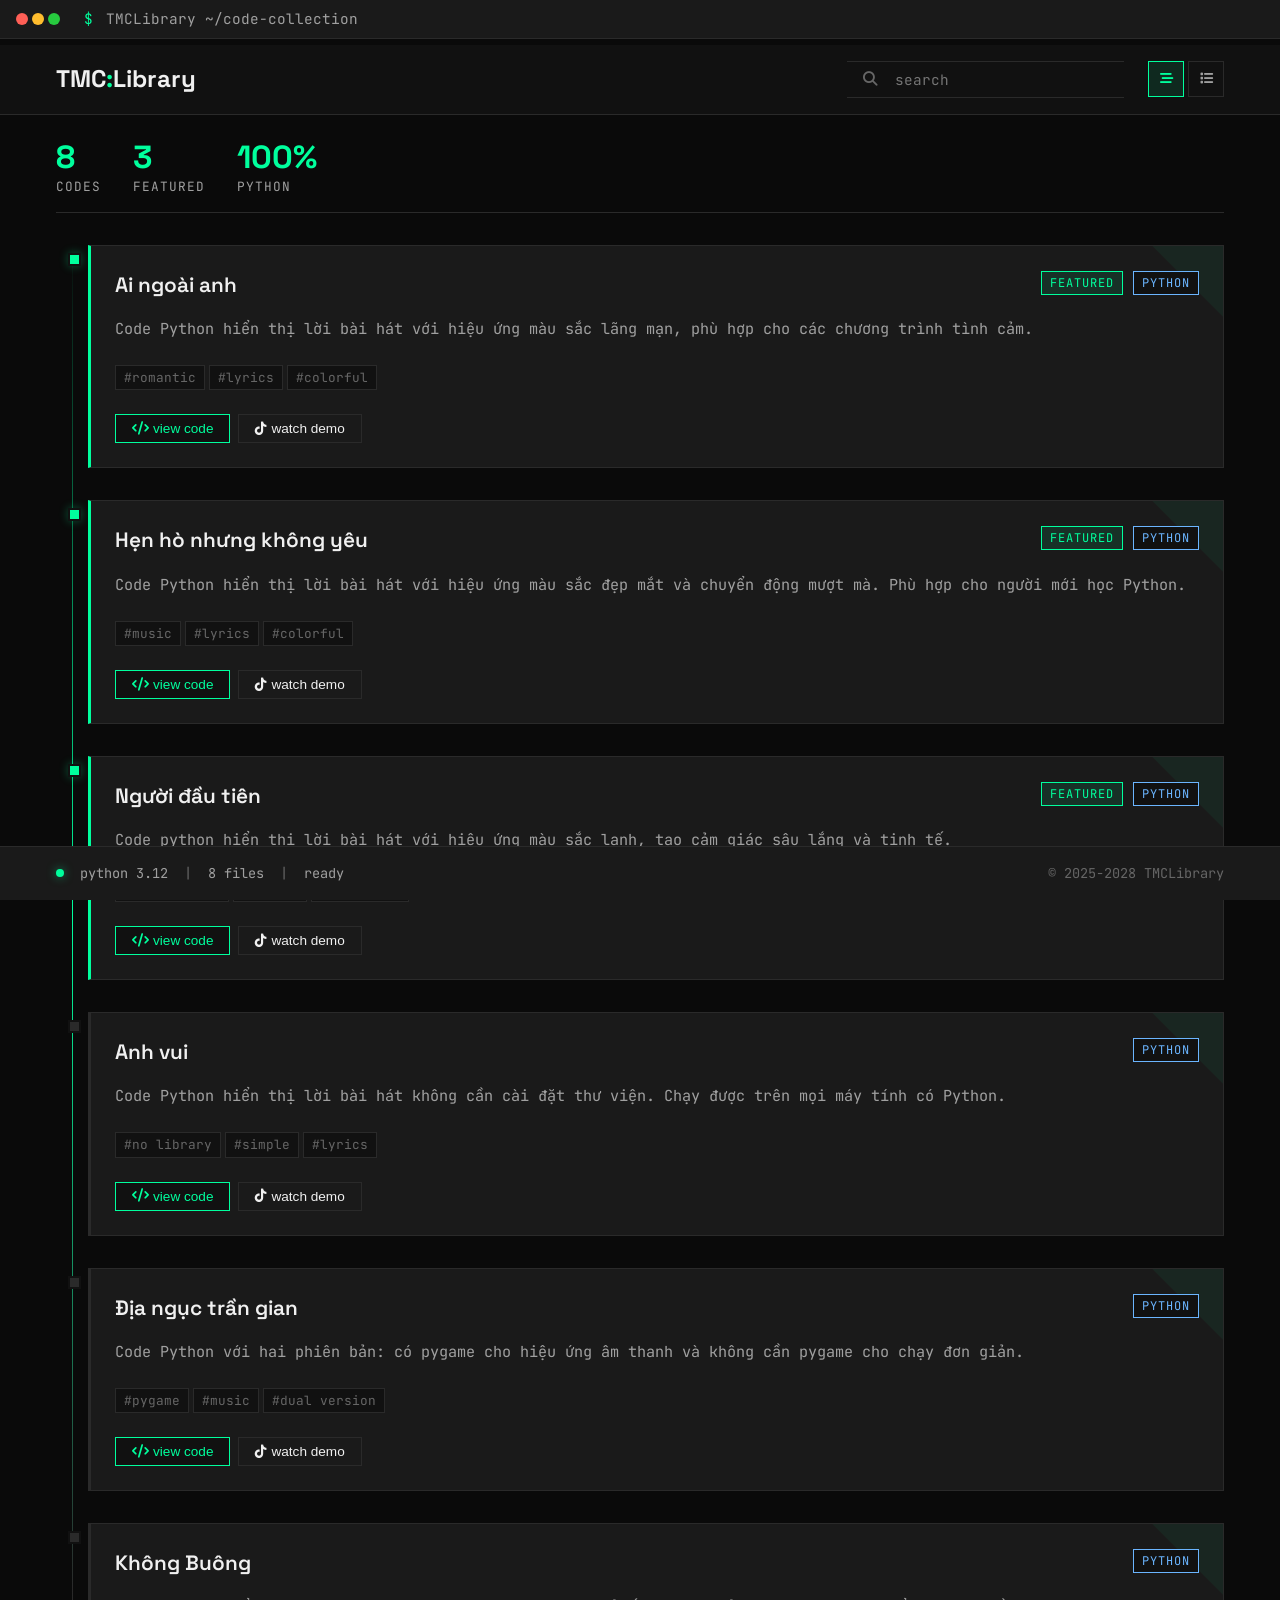
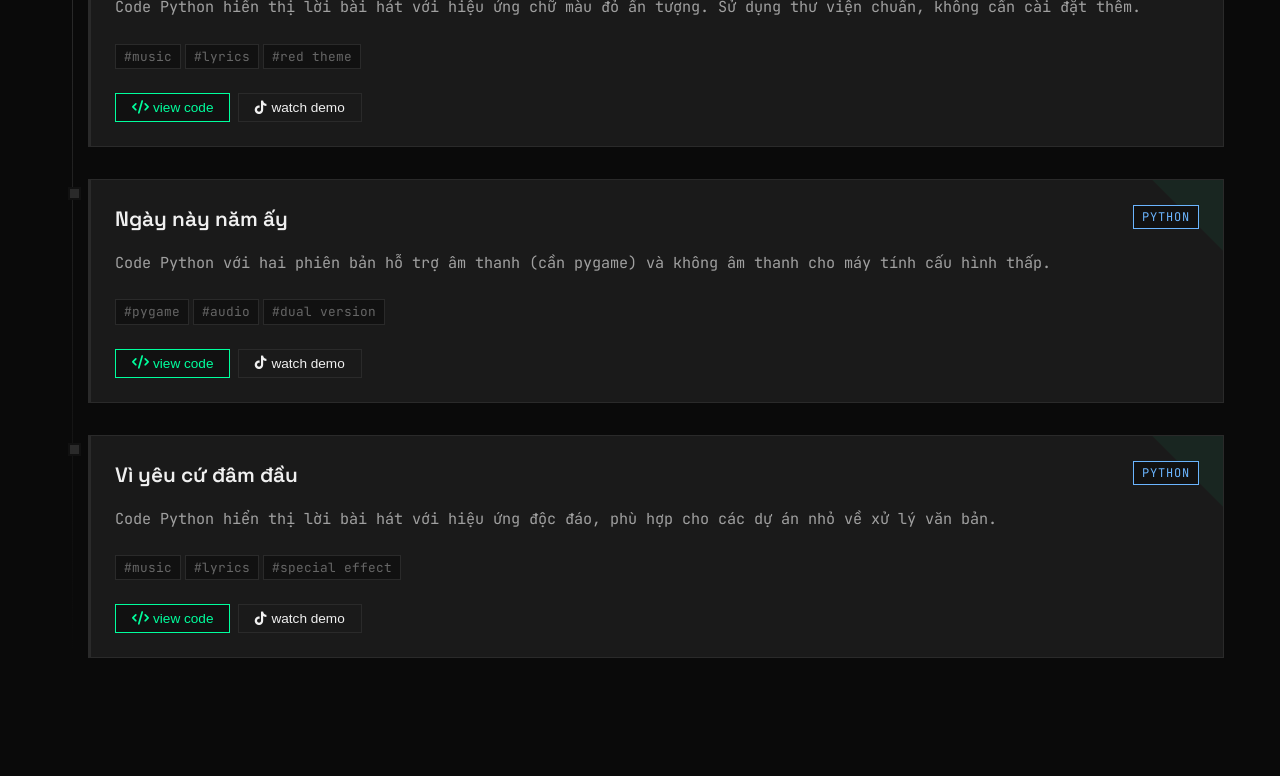
==== index.html @ ddb91f2e "Update index.html" ====
<!DOCTYPE html>
<html lang="vi">
<head>
    <meta charset="UTF-8">
    <meta name="viewport" content="width=device-width, initial-scale=1.0">
    <title>TMCLibrary | Code Collection</title>
    
    <!-- Favicon -->
    <link rel="icon" type="image/x-icon" href="https://cybertmc.github.io/TMCLibrary/favicon.ico">
    
    <!-- Font Awesome -->
    <link rel="stylesheet" href="https://cdnjs.cloudflare.com/ajax/libs/font-awesome/6.4.0/css/all.min.css">
    
    <!-- Google Fonts -->
    <link rel="preconnect" href="https://fonts.googleapis.com">
    <link rel="preconnect" href="https://fonts.gstatic.com" crossorigin>
    <link href="https://fonts.googleapis.com/css2?family=JetBrains+Mono:wght@300;400;500;600;700&family=Space+Grotesk:wght@300;400;500;600;700&display=swap" rel="stylesheet">
    
    <!-- Stylesheet -->
    <link rel="stylesheet" href="style.css">
</head>

<body>
    <!-- Terminal Header -->
    <div class="terminal-header">
        <div class="terminal-buttons">
            <span class="terminal-btn close"></span>
            <span class="terminal-btn minimize"></span>
            <span class="terminal-btn maximize"></span>
        </div>
        <div class="terminal-title">
            <span class="terminal-prompt">$</span> TMCLibrary ~/code-collection
        </div>
    </div>

    <!-- Navigation -->
    <nav class="nav-line">
        <div class="container nav-container">
            <div class="nav-brand">
                <span class="nav-brand-text">TMC<span class="nav-brand-highlight">:</span>Library</span>
            </div>
            
            <div class="nav-controls">
                <div class="search-wrapper">
                    <i class="fas fa-search"></i>
                    <input type="text" id="searchInput" placeholder="search code..." class="search-line">
                </div>
                
                <div class="view-controls">
                    <button class="view-control active" data-view="timeline">
                        <i class="fas fa-stream"></i>
                    </button>
                    <button class="view-control" data-view="compact">
                        <i class="fas fa-list"></i>
                    </button>
                </div>
            </div>
        </div>
    </nav>

    <!-- Main Content -->
    <main class="main-container">
        <div class="container">
            <!-- Stats Bar -->
            <div class="stats-line">
                <div class="stat-item">
                    <span class="stat-number" id="totalCodes">8</span>
                    <span class="stat-label">codes</span>
                </div>
                <div class="stat-item">
                    <span class="stat-number" id="featuredCodes">3</span>
                    <span class="stat-label">featured</span>
                </div>
                <div class="stat-item">
                    <span class="stat-number">100%</span>
                    <span class="stat-label">python</span>
                </div>
            </div>

            <!-- Code Timeline -->
            <div class="code-timeline" id="codeTimeline">
                <!-- Code items will be generated here -->
            </div>

            <!-- Empty State -->
            <div class="empty-terminal" id="emptyState" style="display: none;">
                <div class="terminal-output">
                    <span class="terminal-prompt">$</span> find . -name "*.py"
                    <div class="terminal-result">
                        <span class="text-muted">No matching files found</span>
                    </div>
                    <span class="terminal-prompt">$</span> <span class="cursor">█</span>
                </div>
            </div>
        </div>
    </main>

    <!-- Code Detail Panel -->
    <div class="detail-panel" id="detailPanel">
        <div class="panel-header">
            <div class="panel-title">
                <span class="panel-icon">></span>
                <h2 id="panelTitle">code_detail.py</h2>
            </div>
            <button class="panel-close" id="panelClose">
                <i class="fas fa-times"></i>
            </button>
        </div>

        <div class="panel-content">
            <div class="panel-section">
                <h3 class="section-title">
                    <span class="section-icon">#</span> description
                </h3>
                <div class="section-content">
                    <p id="panelDescription" class="panel-text"></p>
                </div>
            </div>

            <div class="panel-section" id="videoSection" style="display: none;">
                <h3 class="section-title">
                    <span class="section-icon">▶</span> tiktok_demo
                </h3>
                <div class="section-content">
                    <div class="video-wrapper">
                        <iframe id="tiktokVideo" src="" frameborder="0" allowfullscreen></iframe>
                    </div>
                    <p class="panel-note">// Cho xin 1 tim ❤️</p>
                </div>
            </div>

            <div class="panel-section" id="ideoneSection" style="display: none;">
                <h3 class="section-title">
                    <span class="section-icon"><i class="fas fa-code"></i></span> code_preview
                </h3>
                <div class="section-content">
                    <div class="ideone-container" id="ideoneContainer">
                        <!-- Ideone script will be loaded here -->
                    </div>
                </div>
            </div>

            <div class="panel-section">
                <h3 class="section-title">
                    <span class="section-icon">↗</span> code_links
                </h3>
                <div class="section-content">
                    <div class="links-grid" id="codeLinks">
                        <!-- Code links will be generated here -->
                    </div>
                </div>
            </div>

            <div class="panel-section">
                <h3 class="section-title">
                    <span class="section-icon">📋</span> share_code
                </h3>
                <div class="section-content">
                    <div class="share-actions">
                        <button class="share-action" id="copyLinkBtn">
                            <i class="fas fa-copy"></i>
                            <span>copy link</span>
                        </button>
                        <button class="share-action" id="shareFacebook">
                            <i class="fab fa-facebook-f"></i>
                            <span>facebook</span>
                        </button>
                        <button class="share-action" id="shareTwitter">
                            <i class="fab fa-twitter"></i>
                            <span>twitter</span>
                        </button>
                    </div>
                </div>
            </div>
        </div>
    </div>

    <!-- Footer -->
    <footer class="terminal-footer">
        <div class="container">
            <div class="footer-line">
                <div class="footer-status">
                    <span class="status-indicator"></span>
                    <span>python 3.12</span>
                    <span class="separator">|</span>
                    <span>8 files</span>
                    <span class="separator">|</span>
                    <span>ready</span>
                </div>
                
                <div class="footer-copyright">
                    <span>© 2025-2028 TMCLibrary</span>
                </div>
            </div>
        </div>
    </footer>

    <!-- JavaScript -->
    <script src="script.js"></script>
</body>
</html>
---- style.css ----
/* ===== VARIABLES ===== */
:root {
    /* Terminal Colors */
    --terminal-bg: #0a0a0a;
    --terminal-fg: #e0e0e0;
    --terminal-border: #2a2a2a;
    --terminal-accent: #00ff9d;
    --terminal-secondary: #ff6b6b;
    --terminal-muted: #6b6b6b;
    
    /* UI Colors */
    --ui-bg: #111111;
    --ui-surface: #1a1a1a;
    --ui-border: #333333;
    --ui-hover: #222222;
    
    /* Text Colors */
    --text-primary: #f0f0f0;
    --text-secondary: #a0a0a0;
    --text-muted: #666666;
    
    /* Code Colors */
    --code-blue: #6bb5ff;
    --code-green: #00ff9d;
    --code-yellow: #ffd166;
    --code-red: #ff6b6b;
    --code-purple: #c792ea;
    
    /* Spacing */
    --spacing-xs: 4px;
    --spacing-sm: 8px;
    --spacing-md: 16px;
    --spacing-lg: 24px;
    --spacing-xl: 32px;
    --spacing-2xl: 48px;
}

/* ===== RESET & BASE ===== */
* {
    margin: 0;
    padding: 0;
    box-sizing: border-box;
}

html {
    font-size: 16px;
    scroll-behavior: smooth;
}

body {
    font-family: 'JetBrains Mono', 'Space Grotesk', monospace;
    background-color: var(--terminal-bg);
    color: var(--terminal-fg);
    line-height: 1.5;
    overflow-x: hidden;
    -webkit-font-smoothing: antialiased;
}

.container {
    max-width: 1200px;
    margin: 0 auto;
    padding: 0 var(--spacing-md);
}

/* ===== TERMINAL HEADER ===== */
.terminal-header {
    background: var(--ui-surface);
    border-bottom: 1px solid var(--terminal-border);
    padding: var(--spacing-sm) var(--spacing-md);
    display: flex;
    align-items: center;
    gap: var(--spacing-lg);
    position: sticky;
    top: 0;
    z-index: 100;
}

.terminal-buttons {
    display: flex;
    gap: var(--spacing-xs);
}

.terminal-btn {
    width: 12px;
    height: 12px;
    border-radius: 50%;
    display: inline-block;
}

.terminal-btn.close {
    background: #ff5f56;
}

.terminal-btn.minimize {
    background: #ffbd2e;
}

.terminal-btn.maximize {
    background: #27ca3f;
}

.terminal-title {
    font-size: 0.9rem;
    color: var(--text-secondary);
    flex: 1;
}

.terminal-prompt {
    color: var(--terminal-accent);
    margin-right: var(--spacing-xs);
}

/* ===== NAVIGATION ===== */
.nav-line {
    background: var(--ui-bg);
    border-bottom: 1px solid var(--terminal-border);
    padding: var(--spacing-md) 0;
    position: sticky;
    top: 45px;
    z-index: 90;
}

.nav-container {
    display: flex;
    justify-content: space-between;
    align-items: center;
    flex-wrap: wrap;
    gap: var(--spacing-md);
}

.nav-brand {
    display: flex;
    align-items: center;
}

.nav-brand-text {
    font-size: 1.5rem;
    font-weight: 700;
    color: var(--text-primary);
    font-family: 'Space Grotesk', sans-serif;
}

.nav-brand-highlight {
    color: var(--terminal-accent);
}

.nav-controls {
    display: flex;
    align-items: center;
    gap: var(--spacing-lg);
}

.search-wrapper {
    position: relative;
    min-width: 250px;
}

.search-wrapper i {
    position: absolute;
    left: var(--spacing-md);
    top: 50%;
    transform: translateY(-50%);
    color: var(--text-muted);
    font-size: 0.9rem;
}

.search-line {
    width: 100%;
    padding: var(--spacing-sm) var(--spacing-md) var(--spacing-sm) calc(var(--spacing-md) * 2 + 1rem);
    background: transparent;
    border: 1px solid var(--terminal-border);
    border-left: none;
    border-right: none;
    color: var(--text-primary);
    font-family: 'JetBrains Mono', monospace;
    font-size: 0.9rem;
    outline: none;
    transition: all 0.2s ease;
}

.search-line:focus {
    border-color: var(--terminal-accent);
    background: var(--ui-surface);
}

.view-controls {
    display: flex;
    gap: var(--spacing-xs);
}

.view-control {
    width: 36px;
    height: 36px;
    background: transparent;
    color: var(--text-secondary);
    border: 1px solid var(--terminal-border);
    cursor: pointer;
    transition: all 0.2s ease;
    display: flex;
    align-items: center;
    justify-content: center;
}

.view-control:hover {
    color: var(--text-primary);
    border-color: var(--text-primary);
}

.view-control.active {
    color: var(--terminal-accent);
    border-color: var(--terminal-accent);
    background: rgba(0, 255, 157, 0.1);
}

/* ===== MAIN CONTENT ===== */
.main-container {
    padding: var(--spacing-xl) 0;
}

.stats-line {
    display: flex;
    gap: var(--spacing-xl);
    margin-bottom: var(--spacing-xl);
    padding-bottom: var(--spacing-md);
    border-bottom: 1px solid var(--terminal-border);
}

.stat-item {
    display: flex;
    flex-direction: column;
    align-items: flex-start;
}

.stat-number {
    font-size: 2rem;
    font-weight: 700;
    color: var(--terminal-accent);
    line-height: 1;
    font-family: 'Space Grotesk', sans-serif;
}

.stat-label {
    font-size: 0.8rem;
    color: var(--text-secondary);
    text-transform: uppercase;
    letter-spacing: 1px;
    margin-top: var(--spacing-xs);
}

/* ===== CODE TIMELINE ===== */
.code-timeline {
    position: relative;
}

.code-timeline::before {
    content: '';
    position: absolute;
    left: 16px;
    top: 0;
    bottom: 0;
    width: 1px;
    background: linear-gradient(to bottom, 
        transparent, 
        var(--terminal-accent), 
        var(--terminal-border), 
        transparent);
}

.timeline-item {
    position: relative;
    margin-bottom: var(--spacing-xl);
    padding-left: var(--spacing-xl);
    cursor: pointer;
    transition: all 0.3s ease;
}

.timeline-item:hover {
    padding-left: calc(var(--spacing-xl) + 8px);
}

.timeline-item::before {
    content: '';
    position: absolute;
    left: 12px;
    top: 8px;
    width: 9px;
    height: 9px;
    background: var(--terminal-border);
    border: 2px solid var(--ui-bg);
    z-index: 1;
}

.timeline-item.featured::before {
    background: var(--terminal-accent);
    box-shadow: 0 0 10px rgba(0, 255, 157, 0.3);
}

.timeline-content {
    background: var(--ui-surface);
    border: 1px solid var(--terminal-border);
    border-left: 3px solid var(--terminal-border);
    padding: var(--spacing-lg);
    position: relative;
    overflow: hidden;
}

.timeline-item.featured .timeline-content {
    border-left-color: var(--terminal-accent);
}

.timeline-content::before {
    content: '';
    position: absolute;
    right: -50px;
    top: -50px;
    width: 100px;
    height: 100px;
    background: rgba(0, 255, 157, 0.05);
    transform: rotate(45deg);
}

.timeline-header {
    display: flex;
    justify-content: space-between;
    align-items: flex-start;
    margin-bottom: var(--spacing-md);
    position: relative;
}

.timeline-title {
    font-size: 1.3rem;
    font-weight: 600;
    color: var(--text-primary);
    font-family: 'Space Grotesk', sans-serif;
}

.timeline-badge {
    display: inline-flex;
    align-items: center;
    gap: var(--spacing-xs);
    padding: 2px 8px;
    background: var(--ui-bg);
    border: 1px solid var(--terminal-border);
    color: var(--text-secondary);
    font-size: 0.75rem;
    text-transform: uppercase;
    letter-spacing: 1px;
}

.timeline-badge.featured {
    background: rgba(0, 255, 157, 0.1);
    border-color: var(--terminal-accent);
    color: var(--terminal-accent);
}

.timeline-badge.language {
    background: var(--ui-bg);
    border-color: var(--code-blue);
    color: var(--code-blue);
}

.timeline-description {
    color: var(--text-secondary);
    margin-bottom: var(--spacing-lg);
    line-height: 1.6;
    font-size: 0.95rem;
}

.timeline-tags {
    display: flex;
    flex-wrap: wrap;
    gap: var(--spacing-xs);
    margin-bottom: var(--spacing-lg);
}

.timeline-tag {
    padding: 2px 8px;
    background: var(--ui-bg);
    color: var(--text-muted);
    font-size: 0.8rem;
    border: 1px solid var(--terminal-border);
}

.timeline-actions {
    display: flex;
    gap: var(--spacing-sm);
}

.timeline-btn {
    padding: 6px 16px;
    background: transparent;
    border: 1px solid var(--terminal-border);
    color: var(--text-primary);
    font-size: 0.85rem;
    cursor: pointer;
    transition: all 0.2s ease;
    display: flex;
    align-items: center;
    gap: var(--spacing-xs);
}

.timeline-btn:hover {
    background: var(--ui-hover);
    border-color: var(--text-primary);
}

.timeline-btn.primary {
    background: var(--ui-bg);
    border-color: var(--terminal-accent);
    color: var(--terminal-accent);
}

.timeline-btn.primary:hover {
    background: var(--terminal-accent);
    color: var(--ui-bg);
}

/* ===== EMPTY STATE ===== */
.empty-terminal {
    background: var(--ui-surface);
    border: 1px solid var(--terminal-border);
    padding: var(--spacing-xl);
    font-family: 'JetBrains Mono', monospace;
}

.terminal-output {
    line-height: 1.8;
    color: var(--text-secondary);
}

.terminal-result {
    margin: var(--spacing-sm) 0;
    padding-left: calc(var(--spacing-md) * 2);
}

.cursor {
    color: var(--terminal-accent);
    animation: blink 1s infinite;
}

@keyframes blink {
    0%, 100% { opacity: 1; }
    50% { opacity: 0; }
}

/* ===== DETAIL PANEL ===== */
.detail-panel {
    position: fixed;
    top: 0;
    right: 0;
    width: 700px;
    height: 100vh;
    background: var(--ui-bg);
    border-left: 1px solid var(--terminal-border);
    transform: translateX(100%);
    transition: transform 0.3s ease;
    z-index: 1000;
    display: flex;
    flex-direction: column;
}

.detail-panel.active {
    transform: translateX(0);
}

.panel-header {
    padding: var(--spacing-lg);
    border-bottom: 1px solid var(--terminal-border);
    display: flex;
    justify-content: space-between;
    align-items: center;
    background: var(--ui-surface);
}

.panel-title {
    display: flex;
    align-items: center;
    gap: var(--spacing-sm);
}

.panel-icon {
    color: var(--terminal-accent);
    font-weight: bold;
}

.panel-title h2 {
    font-size: 1.3rem;
    font-weight: 600;
    color: var(--text-primary);
}

.panel-close {
    width: 36px;
    height: 36px;
    background: transparent;
    border: 1px solid var(--terminal-border);
    color: var(--text-secondary);
    cursor: pointer;
    transition: all 0.2s ease;
    display: flex;
    align-items: center;
    justify-content: center;
}

.panel-close:hover {
    color: var(--text-primary);
    border-color: var(--text-primary);
    background: var(--ui-hover);
}

.panel-content {
    flex: 1;
    overflow-y: auto;
    padding: var(--spacing-lg);
}

.panel-section {
    margin-bottom: var(--spacing-xl);
}

.panel-section:last-child {
    margin-bottom: 0;
}

.section-title {
    display: flex;
    align-items: center;
    gap: var(--spacing-sm);
    font-size: 1rem;
    font-weight: 600;
    color: var(--text-primary);
    margin-bottom: var(--spacing-md);
    text-transform: lowercase;
}

.section-icon {
    color: var(--terminal-accent);
    font-weight: bold;
}

.section-content {
    padding-left: calc(var(--spacing-md) * 1.5);
}

.panel-text {
    color: var(--text-secondary);
    line-height: 1.7;
    font-size: 0.95rem;
}

.video-wrapper {
    position: relative;
    padding-bottom: 56.25%;
    height: 0;
    overflow: hidden;
    margin-bottom: var(--spacing-md);
    background: #000;
    border: 1px solid var(--terminal-border);
}

.video-wrapper iframe {
    position: absolute;
    top: 0;
    left: 0;
    width: 100%;
    height: 100%;
    border: none;
}

.panel-note {
    color: var(--text-muted);
    font-style: italic;
    font-size: 0.9rem;
    text-align: center;
    padding: var(--spacing-sm);
    background: var(--ui-surface);
    border: 1px solid var(--terminal-border);
}

/* ===== IDEONE CONTAINER ===== */
.ideone-container {
    width: 100%;
    min-height: 400px;
    border: 1px solid var(--terminal-border);
    background: #000;
    overflow: hidden;
    position: relative;
}

.ideone-container iframe {
    width: 100%;
    height: 100%;
    border: none;
}

.ideone-loading {
    position: absolute;
    top: 0;
    left: 0;
    width: 100%;
    height: 100%;
    display: flex;
    flex-direction: column;
    align-items: center;
    justify-content: center;
    background: var(--ui-bg);
}

.ideone-loading .spinner {
    width: 40px;
    height: 40px;
    border: 3px solid var(--terminal-border);
    border-top-color: var(--terminal-accent);
    border-radius: 50%;
    animation: spin 1s linear infinite;
    margin-bottom: var(--spacing-md);
}

@keyframes spin {
    to { transform: rotate(360deg); }
}

.links-grid {
    display: grid;
    gap: var(--spacing-sm);
}

.link-item {
    padding: var(--spacing-md);
    background: var(--ui-surface);
    border: 1px solid var(--terminal-border);
    cursor: pointer;
    transition: all 0.2s ease;
    display: flex;
    align-items: center;
    gap: var(--spacing-md);
}

.link-item:hover {
    background: var(--ui-hover);
    border-color: var(--terminal-accent);
    transform: translateX(4px);
}

.link-icon {
    width: 32px;
    height: 32px;
    background: var(--ui-bg);
    border: 1px solid var(--terminal-border);
    display: flex;
    align-items: center;
    justify-content: center;
    flex-shrink: 0;
    color: var(--terminal-accent);
}

.link-info {
    flex: 1;
}

.link-title {
    font-weight: 600;
    color: var(--text-primary);
    margin-bottom: 2px;
}

.link-url {
    font-size: 0.85rem;
    color: var(--text-muted);
    word-break: break-all;
}

.share-actions {
    display: flex;
    gap: var(--spacing-sm);
    flex-wrap: wrap;
}

.share-action {
    flex: 1;
    min-width: 120px;
    padding: var(--spacing-sm) var(--spacing-md);
    background: var(--ui-surface);
    border: 1px solid var(--terminal-border);
    color: var(--text-primary);
    cursor: pointer;
    transition: all 0.2s ease;
    display: flex;
    align-items: center;
    justify-content: center;
    gap: var(--spacing-sm);
}

.share-action:hover {
    background: var(--ui-hover);
    border-color: var(--text-primary);
}

.share-action:nth-child(1):hover {
    border-color: var(--terminal-accent);
    color: var(--terminal-accent);
}

.share-action:nth-child(2):hover {
    border-color: #1877f2;
    color: #1877f2;
}

.share-action:nth-child(3):hover {
    border-color: #1da1f2;
    color: #1da1f2;
}

/* ===== FOOTER ===== */
.terminal-footer {
    background: var(--ui-surface);
    border-top: 1px solid var(--terminal-border);
    padding: var(--spacing-md) 0;
    position: sticky;
    bottom: 0;
    z-index: 50;
}

.footer-line {
    display: flex;
    justify-content: space-between;
    align-items: center;
    flex-wrap: wrap;
    gap: var(--spacing-md);
}

.footer-status {
    display: flex;
    align-items: center;
    gap: var(--spacing-md);
    font-size: 0.85rem;
    color: var(--text-secondary);
}

.status-indicator {
    width: 8px;
    height: 8px;
    background: var(--terminal-accent);
    border-radius: 50%;
    box-shadow: 0 0 10px rgba(0, 255, 157, 0.5);
}

.separator {
    color: var(--text-muted);
}

.footer-copyright {
    font-size: 0.85rem;
    color: var(--text-muted);
}

/* ===== RESPONSIVE ===== */
@media (max-width: 1024px) {
    .detail-panel {
        width: 600px;
    }
}

@media (max-width: 768px) {
    .nav-container {
        flex-direction: column;
        align-items: stretch;
        gap: var(--spacing-md);
    }
    
    .nav-controls {
        flex-direction: column;
        align-items: stretch;
    }
    
    .search-wrapper {
        min-width: 100%;
    }
    
    .stats-line {
        flex-direction: column;
        gap: var(--spacing-md);
    }
    
    .detail-panel {
        width: 100%;
    }
    
    .footer-line {
        flex-direction: column;
        align-items: flex-start;
        gap: var(--spacing-sm);
    }
    
    .code-timeline::before {
        left: 12px;
    }
    
    .timeline-item {
        padding-left: var(--spacing-lg);
    }
    
    .timeline-item::before {
        left: 8px;
    }
    
    .ideone-container {
        min-height: 300px;
    }
}

@media (max-width: 480px) {
    .timeline-header {
        flex-direction: column;
        align-items: flex-start;
        gap: var(--spacing-sm);
    }
    
    .share-actions {
        flex-direction: column;
    }
    
    .share-action {
        min-width: 100%;
    }
}
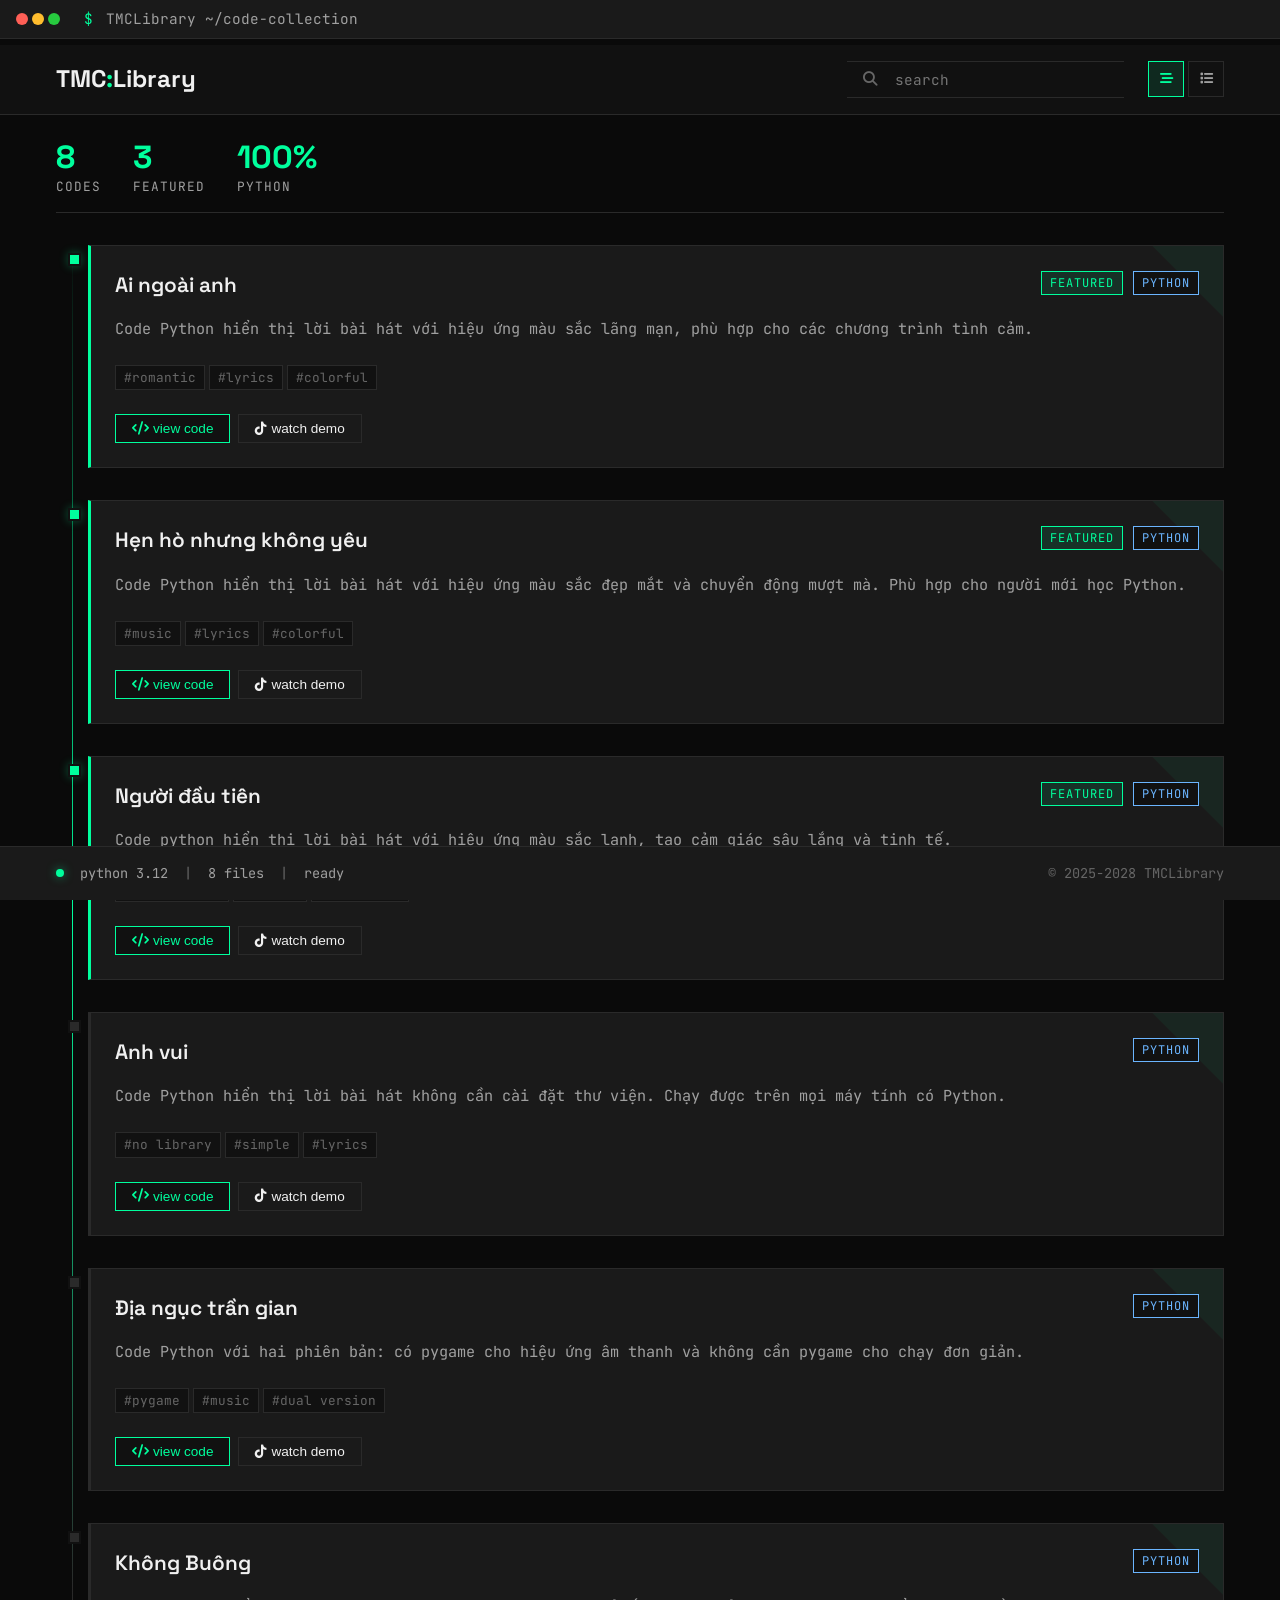
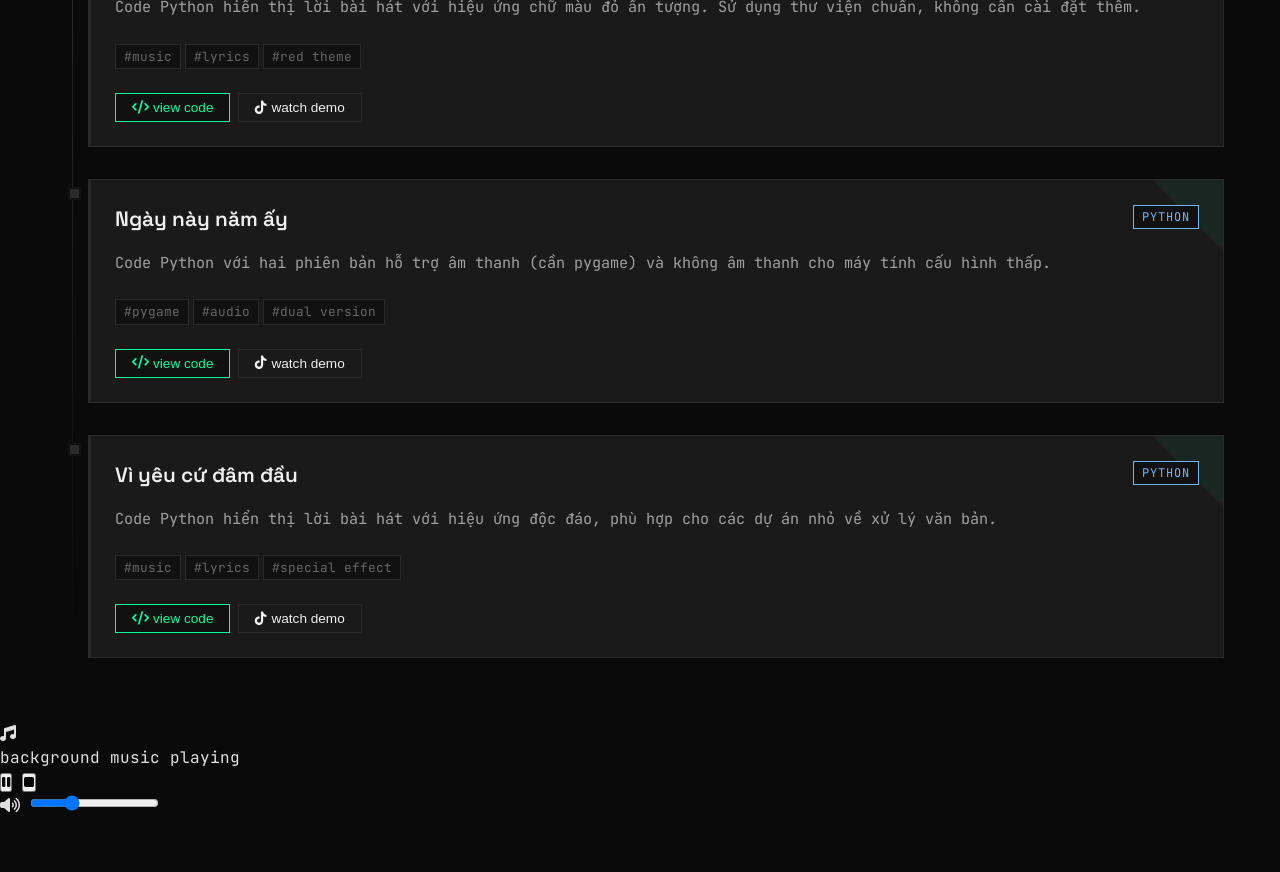
==== commit 7fad3539: "Update index.html" ====
--- a/index.html
+++ b/index.html
@@ -126,17 +126,6 @@
                         <iframe id="tiktokVideo" src="" frameborder="0" allowfullscreen></iframe>
                     </div>
                     <p class="panel-note">// Cho xin 1 tim ❤️</p>
-                </div>
-            </div>
-
-            <div class="panel-section" id="ideoneSection" style="display: none;">
-                <h3 class="section-title">
-                    <span class="section-icon"><i class="fas fa-code"></i></span> code_preview
-                </h3>
-                <div class="section-content">
-                    <div class="ideone-container" id="ideoneContainer">
-                        <!-- Ideone script will be loaded here -->
-                    </div>
                 </div>
             </div>
 
@@ -175,6 +164,37 @@
         </div>
     </div>
 
+    <!-- Background Music Player -->
+    <div class="music-player-mini" id="musicPlayer">
+        <div class="music-player-toggle" id="musicToggle">
+            <i class="fas fa-music"></i>
+        </div>
+        <div class="music-player-controls" id="musicControls">
+            <div class="music-info">
+                <span class="music-title">background music</span>
+                <span class="music-status" id="musicStatus">playing</span>
+            </div>
+            <div class="music-buttons">
+                <button class="music-btn" id="playPauseBtn">
+                    <i class="fas fa-pause"></i>
+                </button>
+                <button class="music-btn" id="stopBtn">
+                    <i class="fas fa-stop"></i>
+                </button>
+                <div class="volume-control">
+                    <i class="fas fa-volume-up" id="volumeIcon"></i>
+                    <input type="range" id="volumeSlider" min="0" max="100" value="30" class="volume-slider">
+                </div>
+            </div>
+        </div>
+    </div>
+
+    <!-- Audio Element -->
+    <audio id="bgMusic" loop preload="auto">
+        <source src="background-music.mp3" type="audio/mpeg">
+        Your browser does not support the audio element.
+    </audio>
+
     <!-- Footer -->
     <footer class="terminal-footer">
         <div class="container">
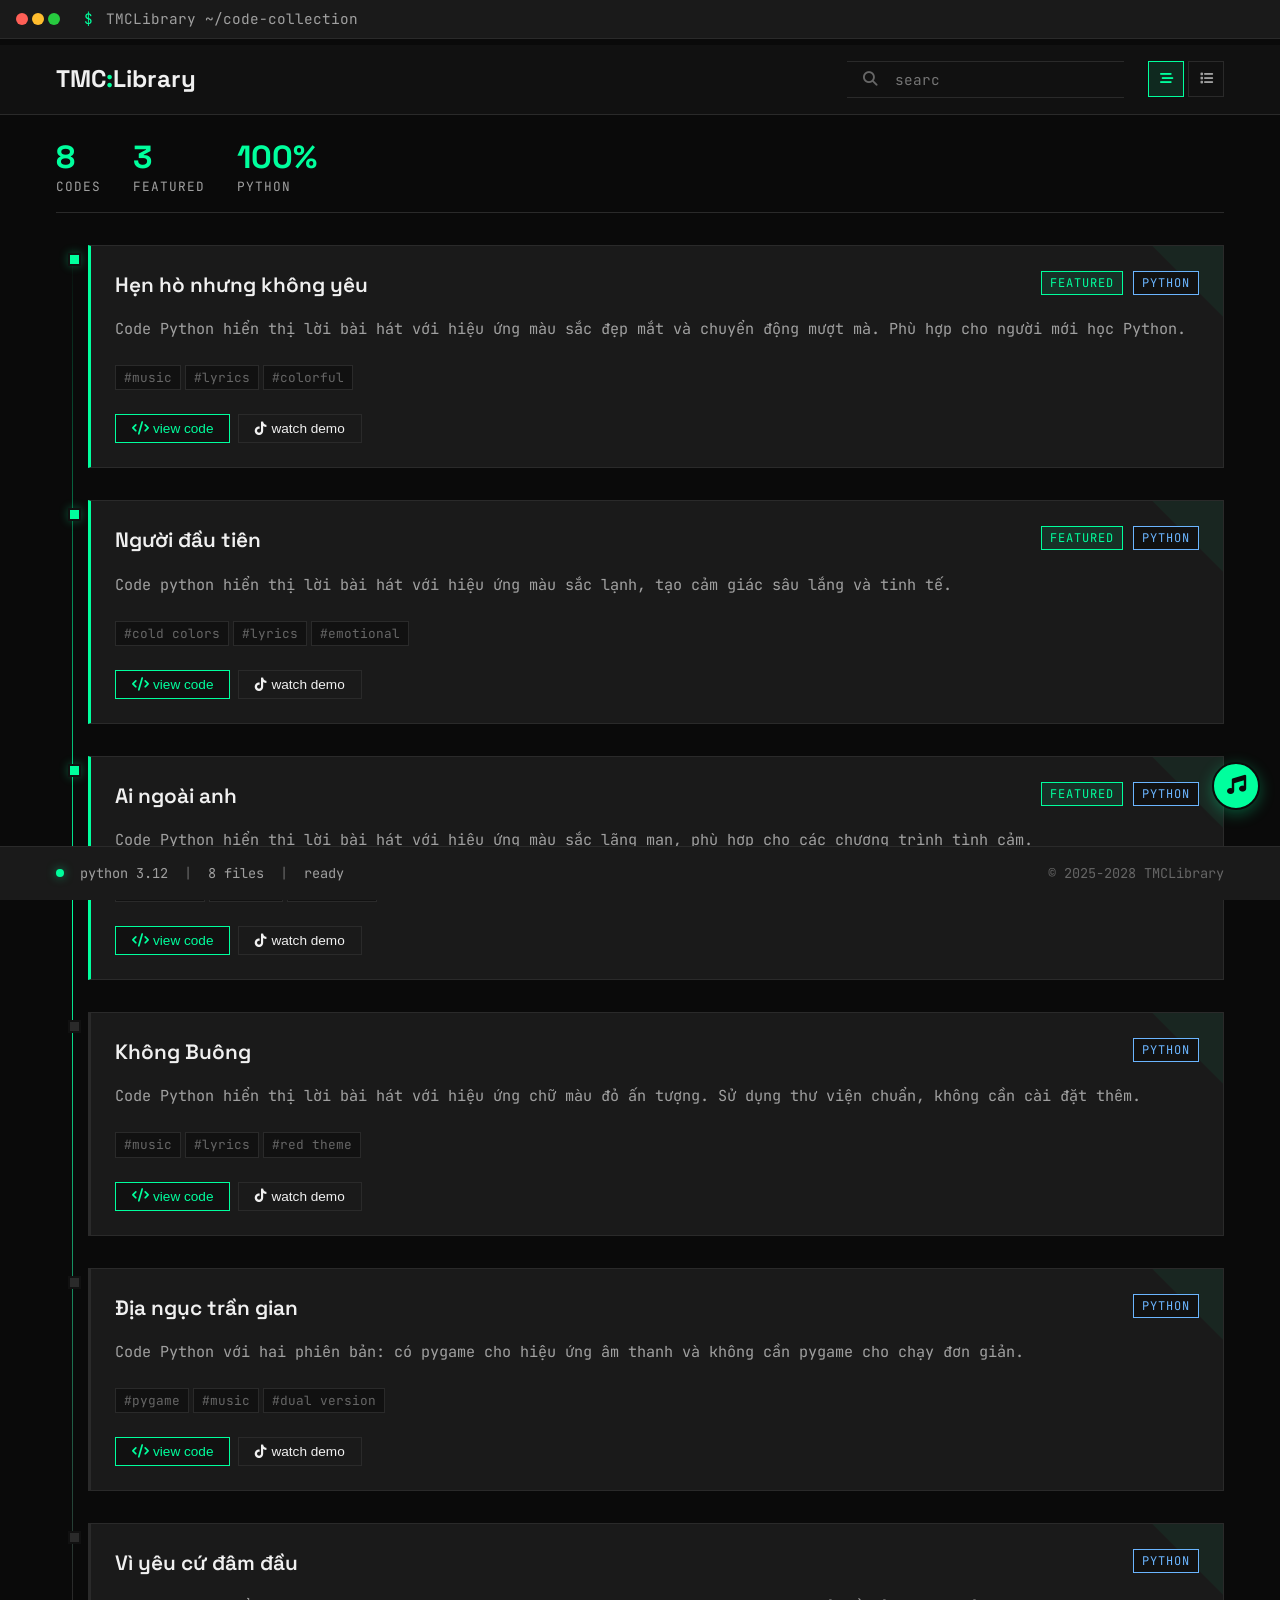
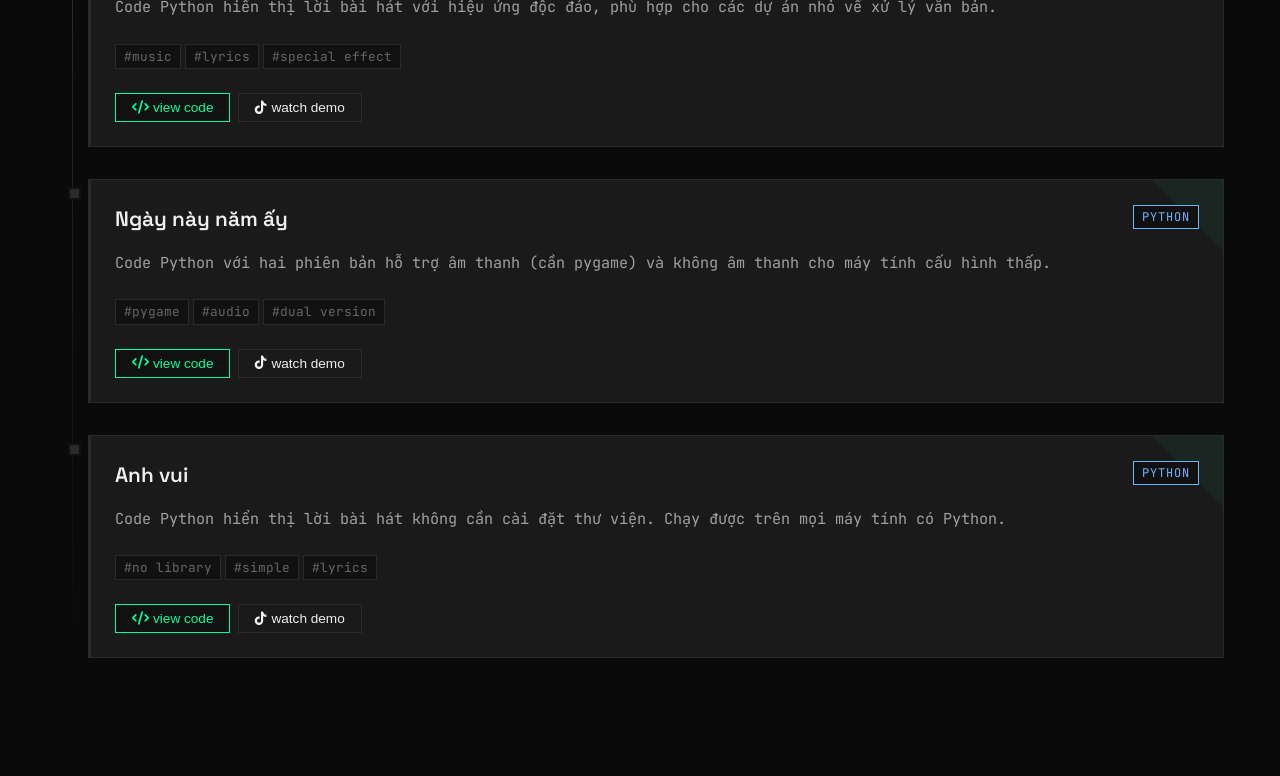
==== commit fbbd37cc: "Update index.html" ====
--- a/index.html
+++ b/index.html
@@ -169,7 +169,7 @@
         <div class="music-player-toggle" id="musicToggle">
             <i class="fas fa-music"></i>
         </div>
-        <div class="music-player-controls" id="musicControls">
+        <div class="music-player-controls hidden" id="musicControls">
             <div class="music-info">
                 <span class="music-title">background music</span>
                 <span class="music-status" id="musicStatus">playing</span>
--- a/style.css
+++ b/style.css
@@ -577,49 +577,6 @@
     border: 1px solid var(--terminal-border);
 }
 
-/* ===== IDEONE CONTAINER ===== */
-.ideone-container {
-    width: 100%;
-    min-height: 400px;
-    border: 1px solid var(--terminal-border);
-    background: #000;
-    overflow: hidden;
-    position: relative;
-}
-
-.ideone-container iframe {
-    width: 100%;
-    height: 100%;
-    border: none;
-}
-
-.ideone-loading {
-    position: absolute;
-    top: 0;
-    left: 0;
-    width: 100%;
-    height: 100%;
-    display: flex;
-    flex-direction: column;
-    align-items: center;
-    justify-content: center;
-    background: var(--ui-bg);
-}
-
-.ideone-loading .spinner {
-    width: 40px;
-    height: 40px;
-    border: 3px solid var(--terminal-border);
-    border-top-color: var(--terminal-accent);
-    border-radius: 50%;
-    animation: spin 1s linear infinite;
-    margin-bottom: var(--spacing-md);
-}
-
-@keyframes spin {
-    to { transform: rotate(360deg); }
-}
-
 .links-grid {
     display: grid;
     gap: var(--spacing-sm);
@@ -709,6 +666,216 @@
 .share-action:nth-child(3):hover {
     border-color: #1da1f2;
     color: #1da1f2;
+}
+
+/* ===== BACKGROUND MUSIC PLAYER ===== */
+.music-player-mini {
+    position: fixed;
+    bottom: 90px;
+    right: 20px;
+    z-index: 9999;
+    display: flex;
+    flex-direction: column;
+    align-items: flex-end;
+}
+
+.music-player-toggle {
+    width: 48px;
+    height: 48px;
+    background: var(--terminal-accent);
+    border: 2px solid var(--terminal-bg);
+    border-radius: 50%;
+    display: flex;
+    align-items: center;
+    justify-content: center;
+    cursor: pointer;
+    box-shadow: 0 4px 15px rgba(0, 255, 157, 0.3);
+    transition: all 0.3s cubic-bezier(0.175, 0.885, 0.32, 1.275);
+    animation: pulse 2s infinite;
+    position: relative;
+    z-index: 10000;
+}
+
+.music-player-toggle i {
+    color: var(--terminal-bg);
+    font-size: 1.2rem;
+    transition: all 0.3s ease;
+}
+
+.music-player-toggle:hover {
+    transform: scale(1.1);
+    box-shadow: 0 6px 20px rgba(0, 255, 157, 0.6);
+}
+
+.music-player-toggle.active {
+    background: var(--terminal-secondary);
+    animation: none;
+    transform: scale(0.95);
+    box-shadow: 0 4px 15px rgba(255, 107, 107, 0.4);
+}
+
+.music-player-toggle.active i {
+    transform: rotate(180deg);
+    color: white;
+}
+
+.music-player-controls {
+    background: var(--ui-surface);
+    border: 1px solid var(--terminal-accent);
+    border-radius: 12px;
+    padding: var(--spacing-md);
+    margin-bottom: var(--spacing-sm);
+    width: 280px;
+    box-shadow: 0 10px 30px rgba(0, 0, 0, 0.5);
+    animation: slideIn 0.3s cubic-bezier(0.175, 0.885, 0.32, 1.275);
+    position: relative;
+    z-index: 9999;
+}
+
+.music-player-controls.hidden {
+    display: none;
+}
+
+@keyframes slideIn {
+    from {
+        opacity: 0;
+        transform: translateY(20px) scale(0.9);
+    }
+    to {
+        opacity: 1;
+        transform: translateY(0) scale(1);
+    }
+}
+
+@keyframes pulse {
+    0% {
+        box-shadow: 0 4px 15px rgba(0, 255, 157, 0.3);
+    }
+    50% {
+        box-shadow: 0 4px 25px rgba(0, 255, 157, 0.7);
+    }
+    100% {
+        box-shadow: 0 4px 15px rgba(0, 255, 157, 0.3);
+    }
+}
+
+.music-info {
+    display: flex;
+    justify-content: space-between;
+    align-items: center;
+    margin-bottom: var(--spacing-md);
+    padding-bottom: var(--spacing-sm);
+    border-bottom: 1px solid var(--terminal-border);
+}
+
+.music-title {
+    font-size: 0.9rem;
+    font-weight: 600;
+    color: var(--text-primary);
+    text-transform: uppercase;
+    letter-spacing: 1px;
+    font-family: 'Space Grotesk', sans-serif;
+}
+
+.music-status {
+    font-size: 0.8rem;
+    color: var(--terminal-accent);
+    position: relative;
+    padding-left: 12px;
+    font-weight: 500;
+}
+
+.music-status::before {
+    content: '';
+    position: absolute;
+    left: 0;
+    top: 50%;
+    transform: translateY(-50%);
+    width: 8px;
+    height: 8px;
+    background: var(--terminal-accent);
+    border-radius: 50%;
+    animation: blink 1s infinite;
+}
+
+.music-status.paused::before {
+    background: var(--text-muted);
+    animation: none;
+}
+
+.music-status.paused {
+    color: var(--text-muted);
+}
+
+.music-buttons {
+    display: flex;
+    align-items: center;
+    gap: var(--spacing-sm);
+}
+
+.music-btn {
+    width: 36px;
+    height: 36px;
+    background: var(--ui-bg);
+    border: 1px solid var(--terminal-border);
+    color: var(--text-secondary);
+    border-radius: 8px;
+    cursor: pointer;
+    transition: all 0.2s ease;
+    display: flex;
+    align-items: center;
+    justify-content: center;
+}
+
+.music-btn:hover {
+    background: var(--ui-hover);
+    border-color: var(--terminal-accent);
+    color: var(--terminal-accent);
+}
+
+.volume-control {
+    flex: 1;
+    display: flex;
+    align-items: center;
+    gap: var(--spacing-sm);
+    margin-left: var(--spacing-sm);
+}
+
+.volume-control i {
+    color: var(--text-secondary);
+    font-size: 0.9rem;
+    min-width: 16px;
+    cursor: pointer;
+    transition: color 0.2s ease;
+}
+
+.volume-control i:hover {
+    color: var(--terminal-accent);
+}
+
+.volume-slider {
+    flex: 1;
+    height: 4px;
+    -webkit-appearance: none;
+    background: var(--terminal-border);
+    border-radius: 2px;
+    outline: none;
+}
+
+.volume-slider::-webkit-slider-thumb {
+    -webkit-appearance: none;
+    width: 14px;
+    height: 14px;
+    background: var(--terminal-accent);
+    border-radius: 50%;
+    cursor: pointer;
+    transition: all 0.2s ease;
+    box-shadow: 0 0 10px rgba(0, 255, 157, 0.5);
+}
+
+.volume-slider::-webkit-slider-thumb:hover {
+    transform: scale(1.2);
+    background: var(--text-primary);
 }
 
 /* ===== FOOTER ===== */
@@ -765,7 +932,6 @@
     .nav-container {
         flex-direction: column;
         align-items: stretch;
-        gap: var(--spacing-md);
     }
     
     .nav-controls {
@@ -789,7 +955,6 @@
     .footer-line {
         flex-direction: column;
         align-items: flex-start;
-        gap: var(--spacing-sm);
     }
     
     .code-timeline::before {
@@ -804,8 +969,8 @@
         left: 8px;
     }
     
-    .ideone-container {
-        min-height: 300px;
+    .music-player-controls {
+        width: 260px;
     }
 }
 
@@ -823,4 +988,13 @@
     .share-action {
         min-width: 100%;
     }
-}
+    
+    .music-player-controls {
+        width: 240px;
+    }
+    
+    .music-player-mini {
+        bottom: 80px;
+        right: 10px;
+    }
+}
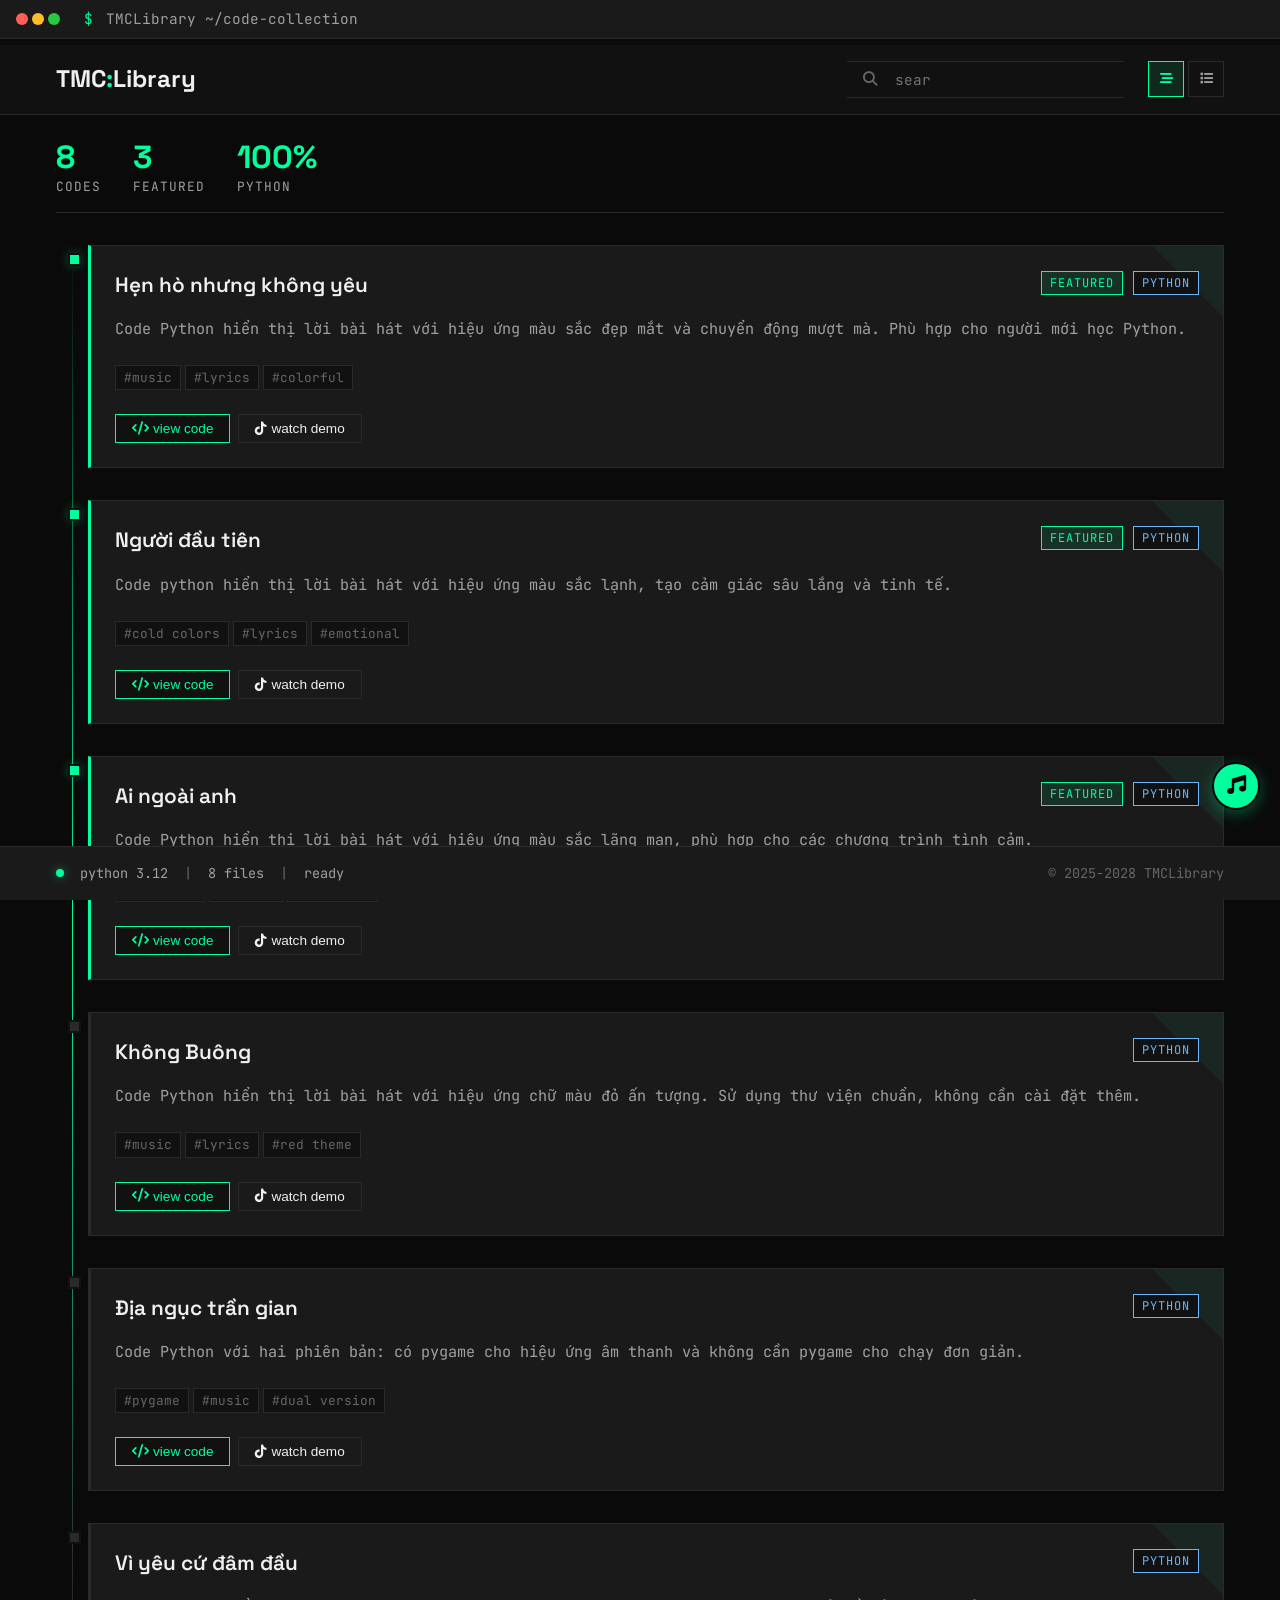
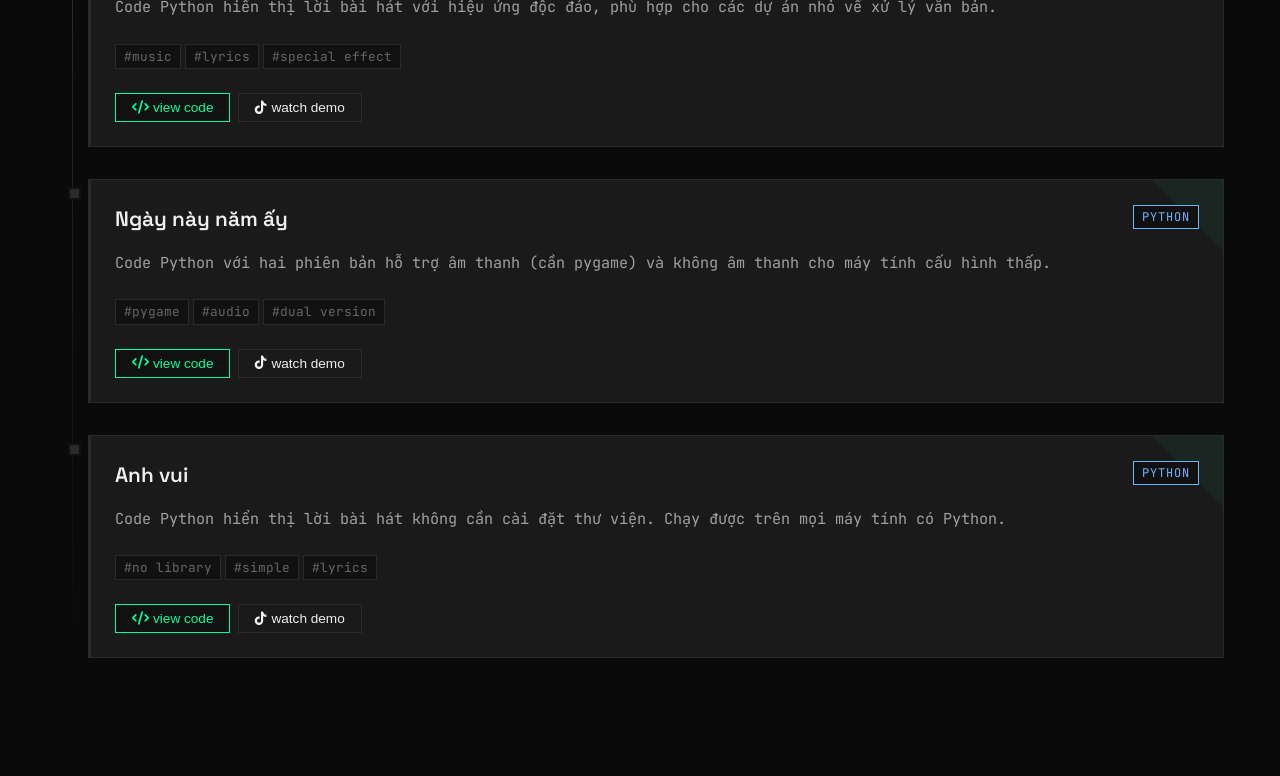
==== commit 0daac864: "Update index.html" ====
--- a/index.html
+++ b/index.html
@@ -171,15 +171,31 @@
         </div>
         <div class="music-player-controls hidden" id="musicControls">
             <div class="music-info">
-                <span class="music-title">background music</span>
+                <div class="music-title-info">
+                    <span class="music-title" id="currentSongTitle">background music</span>
+                    <span class="music-artist" id="currentSongArtist">random playlist</span>
+                </div>
                 <span class="music-status" id="musicStatus">playing</span>
             </div>
+            <div class="music-progress">
+                <span class="music-time" id="currentTime">0:00</span>
+                <div class="progress-bar">
+                    <div class="progress-fill" id="progressFill"></div>
+                </div>
+                <span class="music-time" id="durationTime">0:00</span>
+            </div>
             <div class="music-buttons">
+                <button class="music-btn" id="prevBtn">
+                    <i class="fas fa-backward"></i>
+                </button>
                 <button class="music-btn" id="playPauseBtn">
                     <i class="fas fa-pause"></i>
                 </button>
                 <button class="music-btn" id="stopBtn">
                     <i class="fas fa-stop"></i>
+                </button>
+                <button class="music-btn" id="nextBtn">
+                    <i class="fas fa-forward"></i>
                 </button>
                 <div class="volume-control">
                     <i class="fas fa-volume-up" id="volumeIcon"></i>
@@ -190,8 +206,8 @@
     </div>
 
     <!-- Audio Element -->
-    <audio id="bgMusic" loop preload="auto">
-        <source src="background-music.mp3" type="audio/mpeg">
+    <audio id="bgMusic" preload="auto">
+        <source src="" type="audio/mpeg">
         Your browser does not support the audio element.
     </audio>
 
--- a/style.css
+++ b/style.css
@@ -725,7 +725,7 @@
     border-radius: 12px;
     padding: var(--spacing-md);
     margin-bottom: var(--spacing-sm);
-    width: 280px;
+    width: 320px;
     box-shadow: 0 10px 30px rgba(0, 0, 0, 0.5);
     animation: slideIn 0.3s cubic-bezier(0.175, 0.885, 0.32, 1.275);
     position: relative;
@@ -762,19 +762,29 @@
 .music-info {
     display: flex;
     justify-content: space-between;
-    align-items: center;
+    align-items: flex-start;
     margin-bottom: var(--spacing-md);
     padding-bottom: var(--spacing-sm);
     border-bottom: 1px solid var(--terminal-border);
 }
 
+.music-title-info {
+    display: flex;
+    flex-direction: column;
+    gap: 4px;
+}
+
 .music-title {
-    font-size: 0.9rem;
+    font-size: 0.95rem;
     font-weight: 600;
-    color: var(--text-primary);
-    text-transform: uppercase;
-    letter-spacing: 1px;
+    color: var(--terminal-accent);
     font-family: 'Space Grotesk', sans-serif;
+}
+
+.music-artist {
+    font-size: 0.75rem;
+    color: var(--text-muted);
+    text-transform: lowercase;
 }
 
 .music-status {
@@ -807,6 +817,56 @@
     color: var(--text-muted);
 }
 
+.music-progress {
+    display: flex;
+    align-items: center;
+    gap: var(--spacing-sm);
+    margin-bottom: var(--spacing-md);
+}
+
+.music-time {
+    font-size: 0.75rem;
+    color: var(--text-muted);
+    font-family: 'JetBrains Mono', monospace;
+    min-width: 40px;
+}
+
+.progress-bar {
+    flex: 1;
+    height: 4px;
+    background: var(--terminal-border);
+    border-radius: 2px;
+    cursor: pointer;
+    position: relative;
+}
+
+.progress-fill {
+    width: 0%;
+    height: 100%;
+    background: var(--terminal-accent);
+    border-radius: 2px;
+    transition: width 0.1s linear;
+    position: relative;
+}
+
+.progress-fill::after {
+    content: '';
+    position: absolute;
+    right: -4px;
+    top: 50%;
+    transform: translateY(-50%);
+    width: 8px;
+    height: 8px;
+    background: var(--terminal-accent);
+    border-radius: 50%;
+    opacity: 0;
+    transition: opacity 0.2s ease;
+}
+
+.progress-bar:hover .progress-fill::after {
+    opacity: 1;
+}
+
 .music-buttons {
     display: flex;
     align-items: center;
@@ -970,7 +1030,7 @@
     }
     
     .music-player-controls {
-        width: 260px;
+        width: 300px;
     }
 }
 
@@ -990,7 +1050,8 @@
     }
     
     .music-player-controls {
-        width: 240px;
+        width: 280px;
+        right: 10px;
     }
     
     .music-player-mini {
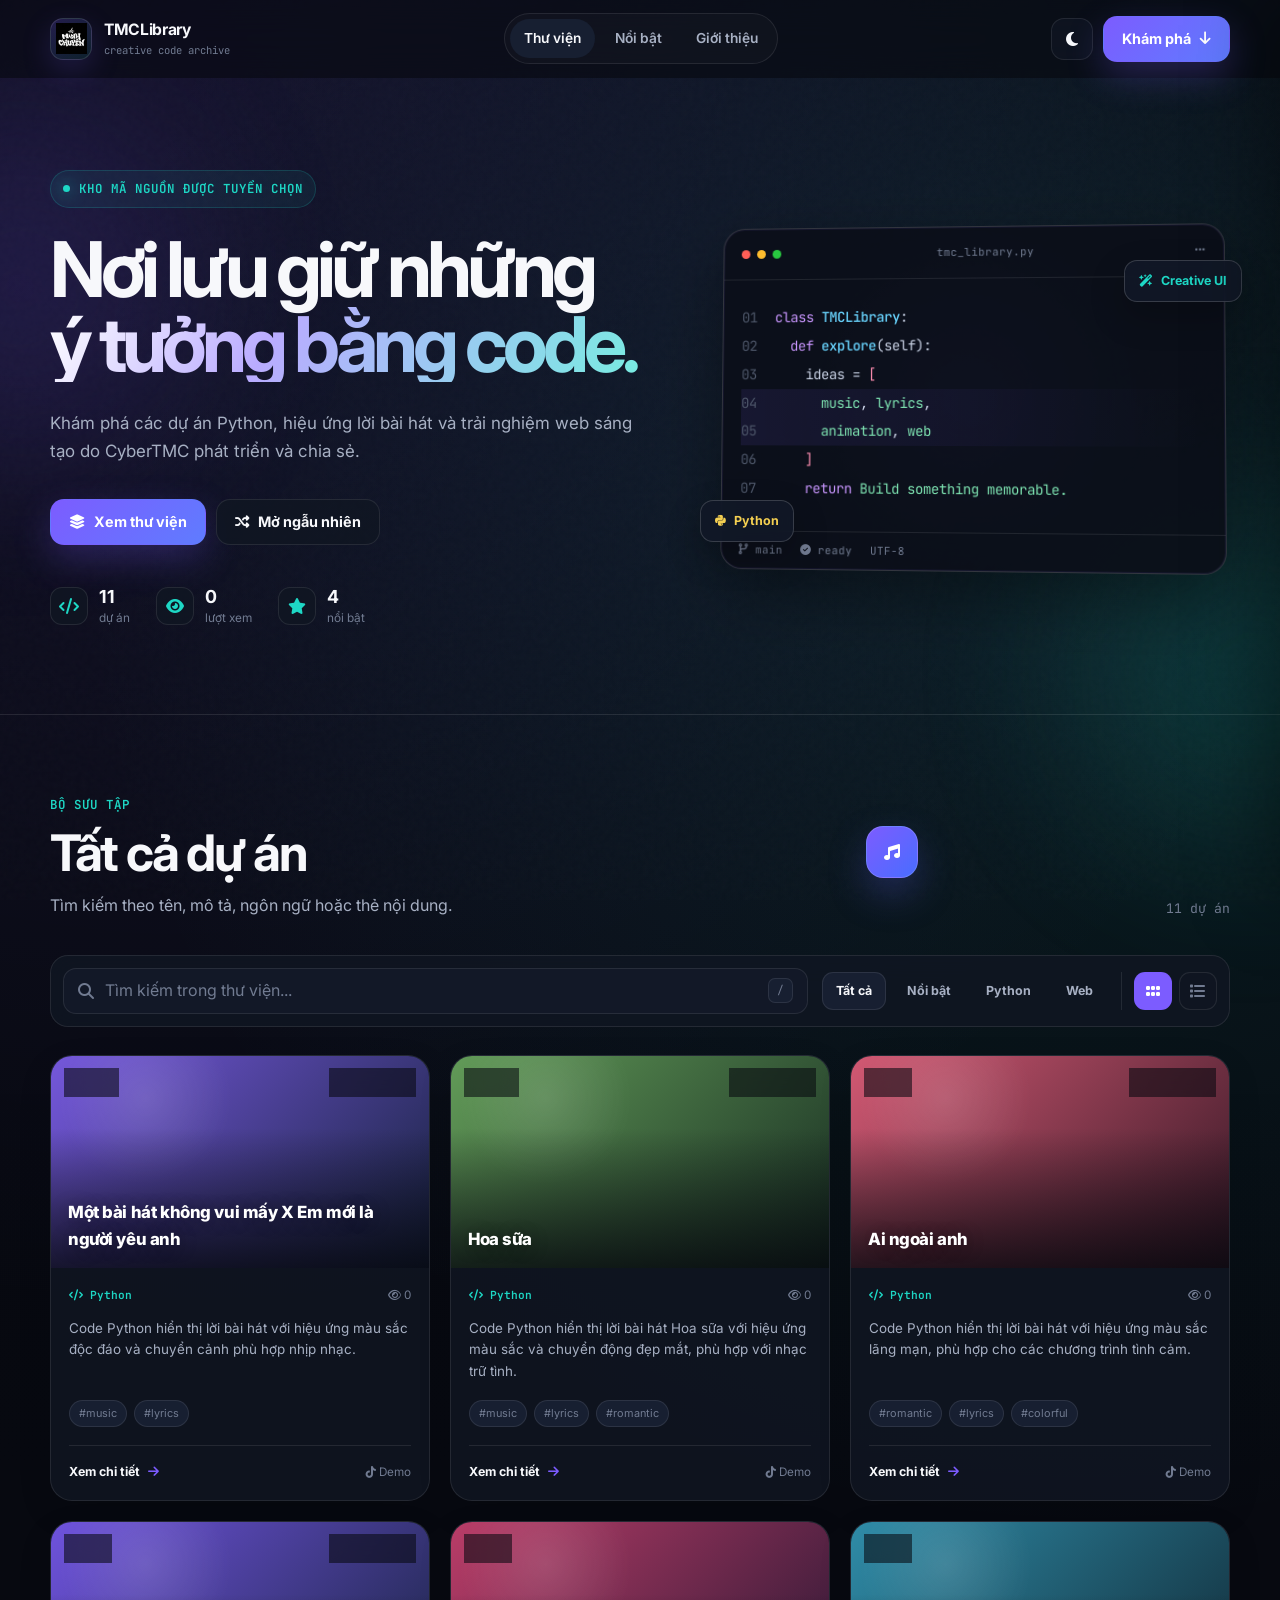
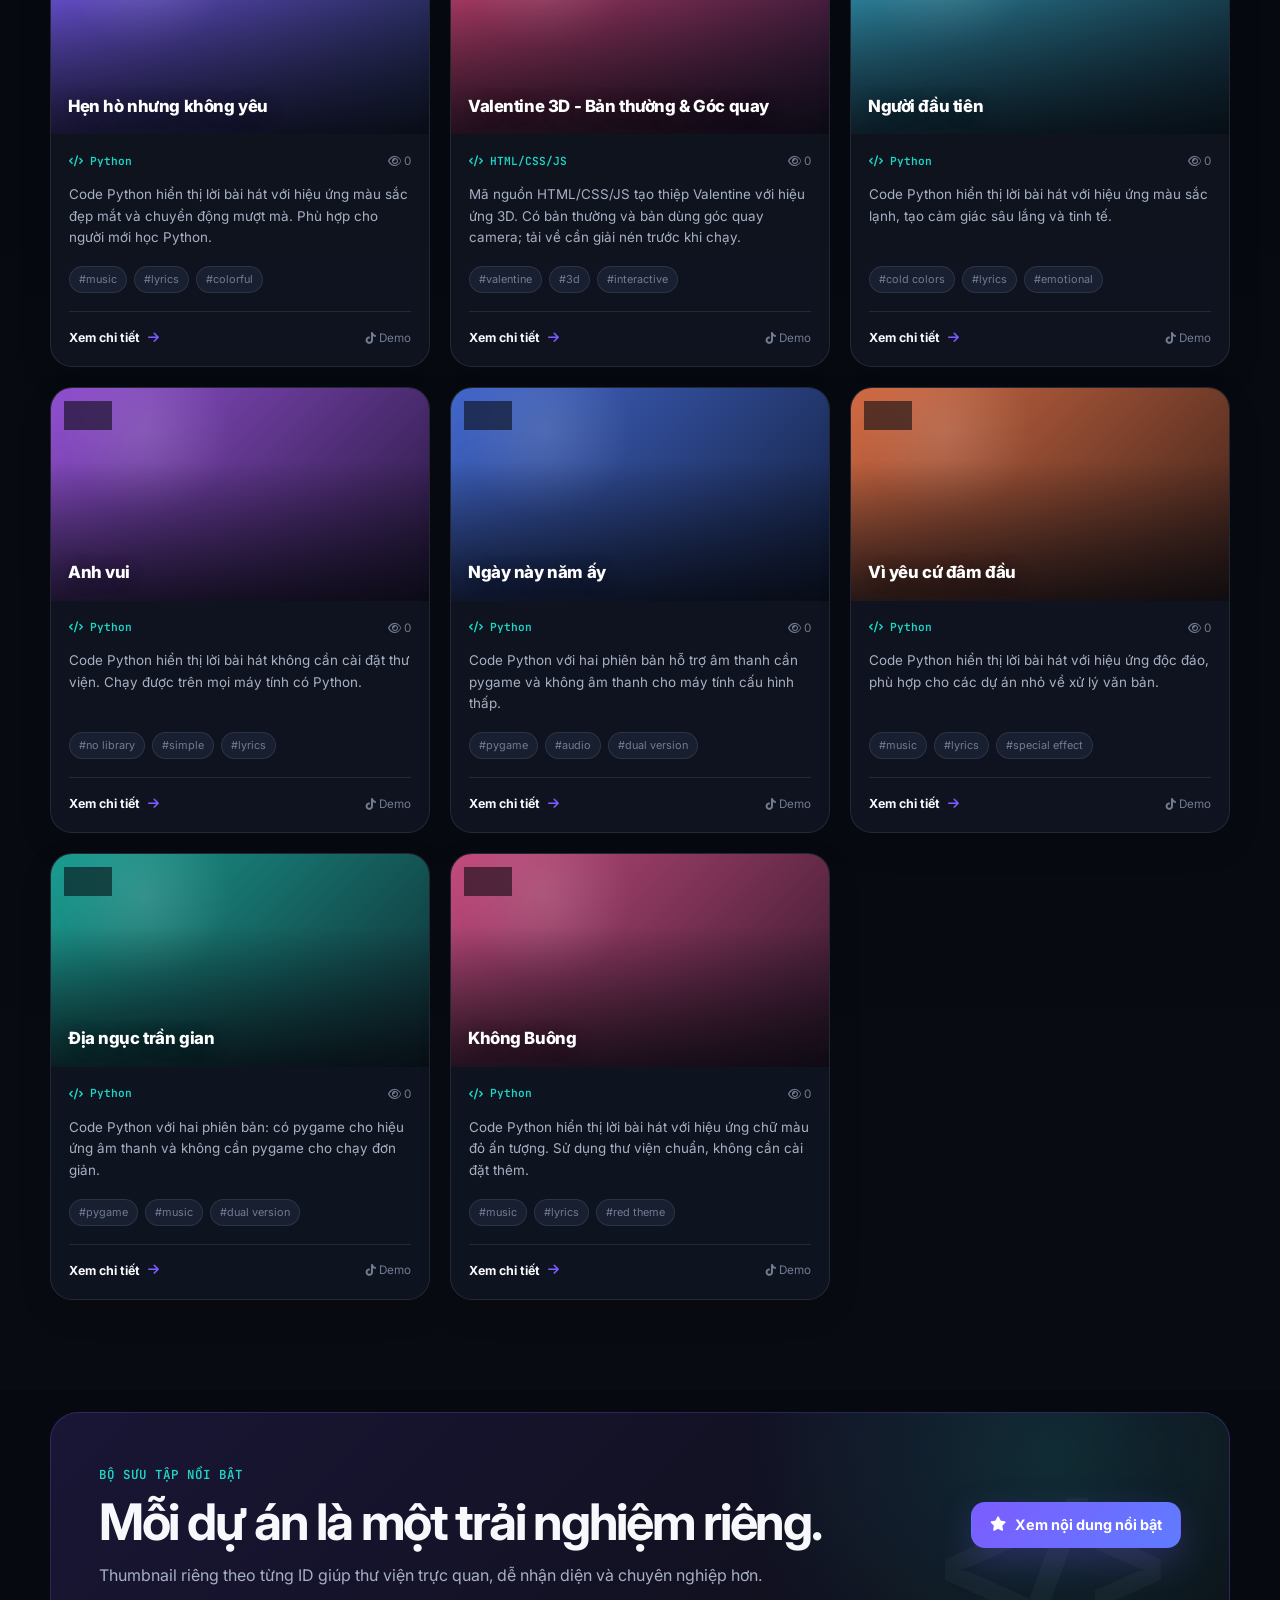
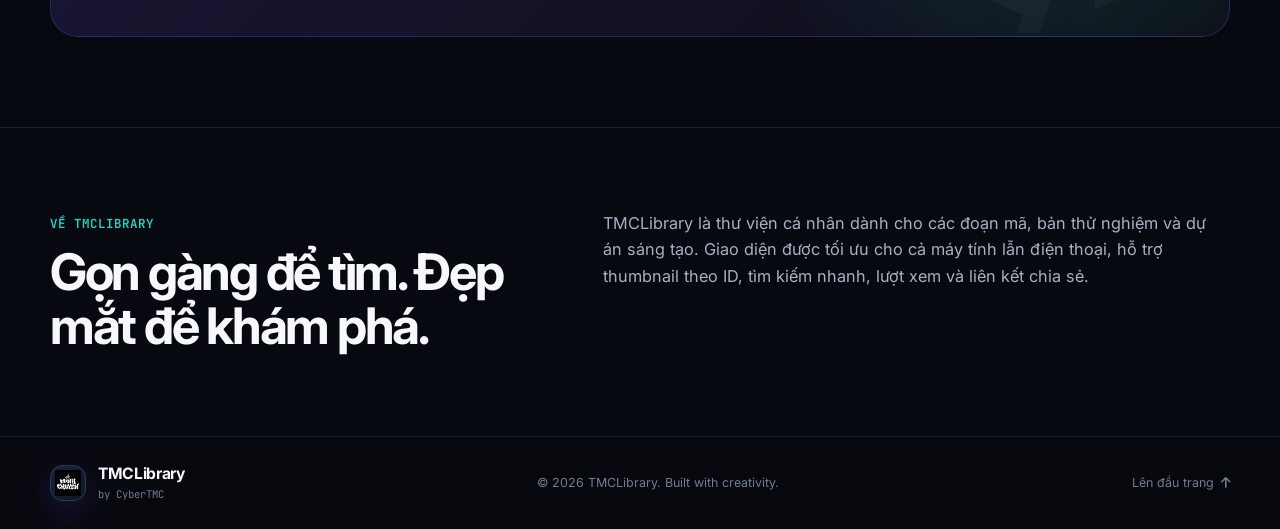
==== commit 186aff3a: "Add files via upload" ====
--- a/index.html
+++ b/index.html
@@ -3,235 +3,320 @@
 <head>
     <meta charset="UTF-8">
     <meta name="viewport" content="width=device-width, initial-scale=1.0">
-    <title>TMCLibrary | Code Collection</title>
-    
-    <!-- Favicon -->
-    <link rel="icon" type="image/x-icon" href="https://cybertmc.github.io/TMCLibrary/favicon.ico">
-    
-    <!-- Font Awesome -->
-    <link rel="stylesheet" href="https://cdnjs.cloudflare.com/ajax/libs/font-awesome/6.4.0/css/all.min.css">
-    
-    <!-- Google Fonts -->
+    <meta name="theme-color" content="#080b12">
+    <meta name="description" content="TMCLibrary - Thư viện mã nguồn, hiệu ứng và dự án sáng tạo của CyberTMC.">
+
+    <title>TMCLibrary | Creative Code Library</title>
+
+    <link rel="icon" type="image/x-icon" href="favicon.ico">
+    <link rel="icon" type="image/png" sizes="32x32" href="favicon-32x32.png">
+    <link rel="icon" type="image/png" sizes="16x16" href="favicon-16x16.png">
+    <link rel="apple-touch-icon" href="apple-touch-icon.png">
+
     <link rel="preconnect" href="https://fonts.googleapis.com">
     <link rel="preconnect" href="https://fonts.gstatic.com" crossorigin>
-    <link href="https://fonts.googleapis.com/css2?family=JetBrains+Mono:wght@300;400;500;600;700&family=Space+Grotesk:wght@300;400;500;600;700&display=swap" rel="stylesheet">
-    
-    <!-- Stylesheet -->
+    <link href="https://fonts.googleapis.com/css2?family=Inter:wght@400;500;600;700;800&family=JetBrains+Mono:wght@400;500;600&display=swap" rel="stylesheet">
+    <link rel="stylesheet" href="https://cdnjs.cloudflare.com/ajax/libs/font-awesome/6.5.2/css/all.min.css">
     <link rel="stylesheet" href="style.css">
 </head>
-
 <body>
-    <!-- Terminal Header -->
-    <div class="terminal-header">
-        <div class="terminal-buttons">
-            <span class="terminal-btn close"></span>
-            <span class="terminal-btn minimize"></span>
-            <span class="terminal-btn maximize"></span>
-        </div>
-        <div class="terminal-title">
-            <span class="terminal-prompt">$</span> TMCLibrary ~/code-collection
+    <div class="ambient ambient-one"></div>
+    <div class="ambient ambient-two"></div>
+    <div class="noise-layer"></div>
+
+    <header class="site-header" id="top">
+        <div class="container header-inner">
+            <a class="brand" href="#top" aria-label="TMCLibrary">
+                <span class="brand-logo-wrap">
+                    <img class="brand-logo" src="android-chrome-192x192.png" alt="TMCLibrary logo">
+                </span>
+                <span class="brand-copy">
+                    <strong>TMCLibrary</strong>
+                    <small>creative code archive</small>
+                </span>
+            </a>
+
+            <nav class="main-nav" aria-label="Điều hướng chính">
+                <a href="#library" class="nav-link active">Thư viện</a>
+                <a href="#featured" class="nav-link">Nổi bật</a>
+                <a href="#about" class="nav-link">Giới thiệu</a>
+            </nav>
+
+            <div class="header-actions">
+                <button class="icon-button" id="themeButton" type="button" aria-label="Đổi giao diện">
+                    <i class="fa-solid fa-moon"></i>
+                </button>
+                <a class="primary-button header-cta" href="#library">
+                    <span>Khám phá</span>
+                    <i class="fa-solid fa-arrow-down"></i>
+                </a>
+            </div>
+        </div>
+    </header>
+
+    <main>
+        <section class="hero-section">
+            <div class="container hero-grid">
+                <div class="hero-copy">
+                    <div class="eyebrow">
+                        <span class="eyebrow-dot"></span>
+                        Kho mã nguồn được tuyển chọn
+                    </div>
+
+                    <h1>
+                        Nơi lưu giữ những
+                        <span class="gradient-text">ý tưởng bằng code.</span>
+                    </h1>
+
+                    <p class="hero-description">
+                        Khám phá các dự án Python, hiệu ứng lời bài hát và trải nghiệm web sáng tạo do CyberTMC phát triển và chia sẻ.
+                    </p>
+
+                    <div class="hero-actions">
+                        <a href="#library" class="primary-button">
+                            <i class="fa-solid fa-layer-group"></i>
+                            Xem thư viện
+                        </a>
+                        <button class="secondary-button" id="randomCodeButton" type="button">
+                            <i class="fa-solid fa-shuffle"></i>
+                            Mở ngẫu nhiên
+                        </button>
+                    </div>
+
+                    <div class="hero-meta">
+                        <div class="meta-item">
+                            <span class="meta-icon"><i class="fa-solid fa-code"></i></span>
+                            <div>
+                                <strong id="heroTotalCodes">0</strong>
+                                <small>dự án</small>
+                            </div>
+                        </div>
+                        <div class="meta-item">
+                            <span class="meta-icon"><i class="fa-solid fa-eye"></i></span>
+                            <div>
+                                <strong id="heroTotalViews">0</strong>
+                                <small>lượt xem</small>
+                            </div>
+                        </div>
+                        <div class="meta-item">
+                            <span class="meta-icon"><i class="fa-solid fa-star"></i></span>
+                            <div>
+                                <strong id="heroFeaturedCodes">0</strong>
+                                <small>nổi bật</small>
+                            </div>
+                        </div>
+                    </div>
+                </div>
+
+                <div class="hero-visual" aria-hidden="true">
+                    <div class="code-window">
+                        <div class="window-bar">
+                            <div class="window-dots">
+                                <span></span><span></span><span></span>
+                            </div>
+                            <span class="window-title">tmc_library.py</span>
+                            <span class="window-action"><i class="fa-solid fa-ellipsis"></i></span>
+                        </div>
+                        <div class="code-area">
+                            <div class="code-line"><span class="line-number">01</span><span><em>class</em> <b>TMCLibrary</b>:</span></div>
+                            <div class="code-line"><span class="line-number">02</span><span>&nbsp;&nbsp;<em>def</em> <b>explore</b>(self):</span></div>
+                            <div class="code-line"><span class="line-number">03</span><span>&nbsp;&nbsp;&nbsp;&nbsp;ideas = <i>[</i></span></div>
+                            <div class="code-line accent"><span class="line-number">04</span><span>&nbsp;&nbsp;&nbsp;&nbsp;&nbsp;&nbsp;<q>music</q>, <q>lyrics</q>,</span></div>
+                            <div class="code-line accent"><span class="line-number">05</span><span>&nbsp;&nbsp;&nbsp;&nbsp;&nbsp;&nbsp;<q>animation</q>, <q>web</q></span></div>
+                            <div class="code-line"><span class="line-number">06</span><span>&nbsp;&nbsp;&nbsp;&nbsp;<i>]</i></span></div>
+                            <div class="code-line"><span class="line-number">07</span><span>&nbsp;&nbsp;&nbsp;&nbsp;<em>return</em> <q>Build something memorable.</q></span></div>
+                        </div>
+                        <div class="window-footer">
+                            <span><i class="fa-solid fa-code-branch"></i> main</span>
+                            <span><i class="fa-solid fa-circle-check"></i> ready</span>
+                            <span>UTF-8</span>
+                        </div>
+                    </div>
+                    <div class="floating-chip chip-one"><i class="fa-brands fa-python"></i> Python</div>
+                    <div class="floating-chip chip-two"><i class="fa-solid fa-wand-magic-sparkles"></i> Creative UI</div>
+                </div>
+            </div>
+        </section>
+
+        <section class="library-section" id="library">
+            <div class="container">
+                <div class="section-heading-row">
+                    <div>
+                        <span class="section-kicker">Bộ sưu tập</span>
+                        <h2>Tất cả dự án</h2>
+                        <p>Tìm kiếm theo tên, mô tả, ngôn ngữ hoặc thẻ nội dung.</p>
+                    </div>
+                    <div class="library-summary">
+                        <span id="resultCount">0 dự án</span>
+                    </div>
+                </div>
+
+                <div class="toolbar">
+                    <label class="search-box" for="searchInput">
+                        <i class="fa-solid fa-magnifying-glass"></i>
+                        <input id="searchInput" type="search" placeholder="Tìm kiếm trong thư viện..." autocomplete="off">
+                        <kbd>/</kbd>
+                    </label>
+
+                    <div class="filter-row" id="filterRow">
+                        <button class="filter-button active" data-filter="all" type="button">Tất cả</button>
+                        <button class="filter-button" data-filter="featured" type="button">Nổi bật</button>
+                        <button class="filter-button" data-filter="Python" type="button">Python</button>
+                        <button class="filter-button" data-filter="HTML/CSS/JS" type="button">Web</button>
+                    </div>
+
+                    <div class="view-switcher" aria-label="Kiểu hiển thị">
+                        <button class="view-button active" data-view="grid" type="button" aria-label="Dạng lưới">
+                            <i class="fa-solid fa-grip"></i>
+                        </button>
+                        <button class="view-button" data-view="list" type="button" aria-label="Dạng danh sách">
+                            <i class="fa-solid fa-list"></i>
+                        </button>
+                    </div>
+                </div>
+
+                <div class="code-grid" id="codeGrid"></div>
+
+                <div class="empty-state" id="emptyState" hidden>
+                    <div class="empty-icon"><i class="fa-solid fa-folder-open"></i></div>
+                    <h3>Không tìm thấy dự án</h3>
+                    <p>Hãy thử từ khóa hoặc bộ lọc khác.</p>
+                    <button class="secondary-button" id="resetSearchButton" type="button">Đặt lại tìm kiếm</button>
+                </div>
+            </div>
+        </section>
+
+        <section class="featured-section" id="featured">
+            <div class="container featured-banner">
+                <div>
+                    <span class="section-kicker">Bộ sưu tập nổi bật</span>
+                    <h2>Mỗi dự án là một trải nghiệm riêng.</h2>
+                    <p>Thumbnail riêng theo từng ID giúp thư viện trực quan, dễ nhận diện và chuyên nghiệp hơn.</p>
+                </div>
+                <button class="primary-button" id="featuredButton" type="button">
+                    <i class="fa-solid fa-star"></i>
+                    Xem nội dung nổi bật
+                </button>
+            </div>
+        </section>
+
+        <section class="about-section" id="about">
+            <div class="container about-grid">
+                <div>
+                    <span class="section-kicker">Về TMCLibrary</span>
+                    <h2>Gọn gàng để tìm. Đẹp mắt để khám phá.</h2>
+                </div>
+                <p>
+                    TMCLibrary là thư viện cá nhân dành cho các đoạn mã, bản thử nghiệm và dự án sáng tạo. Giao diện được tối ưu cho cả máy tính lẫn điện thoại, hỗ trợ thumbnail theo ID, tìm kiếm nhanh, lượt xem và liên kết chia sẻ.
+                </p>
+            </div>
+        </section>
+    </main>
+
+    <footer class="site-footer">
+        <div class="container footer-inner">
+            <a class="brand footer-brand" href="#top">
+                <span class="brand-logo-wrap">
+                    <img class="brand-logo" src="android-chrome-192x192.png" alt="TMCLibrary logo">
+                </span>
+                <span class="brand-copy">
+                    <strong>TMCLibrary</strong>
+                    <small>by CyberTMC</small>
+                </span>
+            </a>
+            <p>© <span id="currentYear"></span> TMCLibrary. Built with creativity.</p>
+            <a href="#top" class="back-to-top">Lên đầu trang <i class="fa-solid fa-arrow-up"></i></a>
+        </div>
+    </footer>
+
+    <div class="modal-backdrop" id="modalBackdrop"></div>
+    <aside class="detail-drawer" id="detailDrawer" role="dialog" aria-modal="true" aria-labelledby="drawerTitle" aria-hidden="true">
+        <button class="drawer-close" id="drawerClose" type="button" aria-label="Đóng chi tiết">
+            <i class="fa-solid fa-xmark"></i>
+        </button>
+
+        <div class="drawer-cover">
+            <img id="drawerThumbnail" src="" alt="">
+            <div class="drawer-cover-overlay"></div>
+            <div class="drawer-cover-content">
+                <div class="drawer-badges" id="drawerBadges"></div>
+                <h2 id="drawerTitle">Tên dự án</h2>
+                <div class="drawer-meta">
+                    <span><i class="fa-solid fa-hashtag"></i> ID <b id="drawerId">0</b></span>
+                    <span><i class="fa-solid fa-eye"></i> <b id="drawerViews">0</b> lượt xem</span>
+                </div>
+            </div>
+        </div>
+
+        <div class="drawer-body">
+            <section class="drawer-section">
+                <span class="drawer-label">Giới thiệu</span>
+                <p id="drawerDescription"></p>
+                <div class="drawer-tags" id="drawerTags"></div>
+            </section>
+
+            <section class="drawer-section" id="videoSection" hidden>
+                <div class="drawer-section-heading">
+                    <span class="drawer-label">Video demo</span>
+                    <i class="fa-brands fa-tiktok"></i>
+                </div>
+                <div class="video-frame">
+                    <iframe id="tiktokVideo" src="" title="TikTok demo" allowfullscreen loading="lazy"></iframe>
+                </div>
+            </section>
+
+            <section class="drawer-section">
+                <span class="drawer-label">Liên kết mã nguồn</span>
+                <div class="source-links" id="sourceLinks"></div>
+            </section>
+
+            <section class="drawer-section">
+                <span class="drawer-label">Chia sẻ dự án</span>
+                <div class="share-buttons">
+                    <button class="share-button" id="copyLinkButton" type="button"><i class="fa-solid fa-link"></i> Sao chép</button>
+                    <button class="share-button" id="facebookShareButton" type="button"><i class="fa-brands fa-facebook-f"></i> Facebook</button>
+                    <button class="share-button" id="xShareButton" type="button"><i class="fa-brands fa-x-twitter"></i> X</button>
+                </div>
+            </section>
+        </div>
+    </aside>
+
+    <div class="music-widget" id="musicWidget">
+        <button class="music-toggle" id="musicToggle" type="button" aria-label="Mở trình phát nhạc">
+            <i class="fa-solid fa-music"></i>
+        </button>
+        <div class="music-panel" id="musicPanel">
+            <div class="music-main">
+                <div class="music-art"><i class="fa-solid fa-wave-square"></i></div>
+                <div class="music-copy">
+                    <strong id="currentSongTitle">Background music</strong>
+                    <span id="currentSongArtist">TMCLibrary playlist</span>
+                </div>
+                <button class="music-control main-control" id="playPauseButton" type="button" aria-label="Phát hoặc tạm dừng">
+                    <i class="fa-solid fa-play"></i>
+                </button>
+            </div>
+            <div class="music-progress-row">
+                <span id="currentTime">0:00</span>
+                <button class="music-progress" id="musicProgress" type="button" aria-label="Tua nhạc">
+                    <span id="musicProgressFill"></span>
+                </button>
+                <span id="durationTime">0:00</span>
+            </div>
+            <div class="music-actions">
+                <button class="music-control" id="previousButton" type="button"><i class="fa-solid fa-backward-step"></i></button>
+                <button class="music-control" id="nextButton" type="button"><i class="fa-solid fa-forward-step"></i></button>
+                <div class="volume-wrap">
+                    <i class="fa-solid fa-volume-low" id="volumeIcon"></i>
+                    <input id="volumeSlider" type="range" min="0" max="100" value="30">
+                </div>
+            </div>
         </div>
     </div>
 
-    <!-- Navigation -->
-    <nav class="nav-line">
-        <div class="container nav-container">
-            <div class="nav-brand">
-                <span class="nav-brand-text">TMC<span class="nav-brand-highlight">:</span>Library</span>
-            </div>
-            
-            <div class="nav-controls">
-                <div class="search-wrapper">
-                    <i class="fas fa-search"></i>
-                    <input type="text" id="searchInput" placeholder="search code..." class="search-line">
-                </div>
-                
-                <div class="view-controls">
-                    <button class="view-control active" data-view="timeline">
-                        <i class="fas fa-stream"></i>
-                    </button>
-                    <button class="view-control" data-view="compact">
-                        <i class="fas fa-list"></i>
-                    </button>
-                </div>
-            </div>
-        </div>
-    </nav>
-
-    <!-- Main Content -->
-    <main class="main-container">
-        <div class="container">
-            <!-- Stats Bar -->
-            <div class="stats-line">
-                <div class="stat-item">
-                    <span class="stat-number" id="totalCodes">8</span>
-                    <span class="stat-label">codes</span>
-                </div>
-                <div class="stat-item">
-                    <span class="stat-number" id="featuredCodes">3</span>
-                    <span class="stat-label">featured</span>
-                </div>
-                <div class="stat-item">
-                    <span class="stat-number">100%</span>
-                    <span class="stat-label">python</span>
-                </div>
-            </div>
-
-            <!-- Code Timeline -->
-            <div class="code-timeline" id="codeTimeline">
-                <!-- Code items will be generated here -->
-            </div>
-
-            <!-- Empty State -->
-            <div class="empty-terminal" id="emptyState" style="display: none;">
-                <div class="terminal-output">
-                    <span class="terminal-prompt">$</span> find . -name "*.py"
-                    <div class="terminal-result">
-                        <span class="text-muted">No matching files found</span>
-                    </div>
-                    <span class="terminal-prompt">$</span> <span class="cursor">█</span>
-                </div>
-            </div>
-        </div>
-    </main>
-
-    <!-- Code Detail Panel -->
-    <div class="detail-panel" id="detailPanel">
-        <div class="panel-header">
-            <div class="panel-title">
-                <span class="panel-icon">></span>
-                <h2 id="panelTitle">code_detail.py</h2>
-            </div>
-            <button class="panel-close" id="panelClose">
-                <i class="fas fa-times"></i>
-            </button>
-        </div>
-
-        <div class="panel-content">
-            <div class="panel-section">
-                <h3 class="section-title">
-                    <span class="section-icon">#</span> description
-                </h3>
-                <div class="section-content">
-                    <p id="panelDescription" class="panel-text"></p>
-                </div>
-            </div>
-
-            <div class="panel-section" id="videoSection" style="display: none;">
-                <h3 class="section-title">
-                    <span class="section-icon">▶</span> tiktok_demo
-                </h3>
-                <div class="section-content">
-                    <div class="video-wrapper">
-                        <iframe id="tiktokVideo" src="" frameborder="0" allowfullscreen></iframe>
-                    </div>
-                    <p class="panel-note">// Cho xin 1 tim ❤️</p>
-                </div>
-            </div>
-
-            <div class="panel-section">
-                <h3 class="section-title">
-                    <span class="section-icon">↗</span> code_links
-                </h3>
-                <div class="section-content">
-                    <div class="links-grid" id="codeLinks">
-                        <!-- Code links will be generated here -->
-                    </div>
-                </div>
-            </div>
-
-            <div class="panel-section">
-                <h3 class="section-title">
-                    <span class="section-icon">📋</span> share_code
-                </h3>
-                <div class="section-content">
-                    <div class="share-actions">
-                        <button class="share-action" id="copyLinkBtn">
-                            <i class="fas fa-copy"></i>
-                            <span>copy link</span>
-                        </button>
-                        <button class="share-action" id="shareFacebook">
-                            <i class="fab fa-facebook-f"></i>
-                            <span>facebook</span>
-                        </button>
-                        <button class="share-action" id="shareTwitter">
-                            <i class="fab fa-twitter"></i>
-                            <span>twitter</span>
-                        </button>
-                    </div>
-                </div>
-            </div>
-        </div>
-    </div>
-
-    <!-- Background Music Player -->
-    <div class="music-player-mini" id="musicPlayer">
-        <div class="music-player-toggle" id="musicToggle">
-            <i class="fas fa-music"></i>
-        </div>
-        <div class="music-player-controls hidden" id="musicControls">
-            <div class="music-info">
-                <div class="music-title-info">
-                    <span class="music-title" id="currentSongTitle">background music</span>
-                    <span class="music-artist" id="currentSongArtist">random playlist</span>
-                </div>
-                <span class="music-status" id="musicStatus">playing</span>
-            </div>
-            <div class="music-progress">
-                <span class="music-time" id="currentTime">0:00</span>
-                <div class="progress-bar">
-                    <div class="progress-fill" id="progressFill"></div>
-                </div>
-                <span class="music-time" id="durationTime">0:00</span>
-            </div>
-            <div class="music-buttons">
-                <button class="music-btn" id="prevBtn">
-                    <i class="fas fa-backward"></i>
-                </button>
-                <button class="music-btn" id="playPauseBtn">
-                    <i class="fas fa-pause"></i>
-                </button>
-                <button class="music-btn" id="stopBtn">
-                    <i class="fas fa-stop"></i>
-                </button>
-                <button class="music-btn" id="nextBtn">
-                    <i class="fas fa-forward"></i>
-                </button>
-                <div class="volume-control">
-                    <i class="fas fa-volume-up" id="volumeIcon"></i>
-                    <input type="range" id="volumeSlider" min="0" max="100" value="30" class="volume-slider">
-                </div>
-            </div>
-        </div>
-    </div>
-
-    <!-- Audio Element -->
-    <audio id="bgMusic" preload="auto">
-        <source src="" type="audio/mpeg">
-        Your browser does not support the audio element.
-    </audio>
-
-    <!-- Footer -->
-    <footer class="terminal-footer">
-        <div class="container">
-            <div class="footer-line">
-                <div class="footer-status">
-                    <span class="status-indicator"></span>
-                    <span>python 3.12</span>
-                    <span class="separator">|</span>
-                    <span>8 files</span>
-                    <span class="separator">|</span>
-                    <span>ready</span>
-                </div>
-                
-                <div class="footer-copyright">
-                    <span>© 2025-2028 TMCLibrary</span>
-                </div>
-            </div>
-        </div>
-    </footer>
-
-    <!-- JavaScript -->
+    <div class="toast" id="toast" role="status" aria-live="polite"></div>
+
+    <audio id="backgroundMusic" preload="metadata"></audio>
     <script src="script.js"></script>
 </body>
 </html>
--- a/style.css
+++ b/style.css
@@ -1,1061 +1,1425 @@
-/* ===== VARIABLES ===== */
 :root {
-    /* Terminal Colors */
-    --terminal-bg: #0a0a0a;
-    --terminal-fg: #e0e0e0;
-    --terminal-border: #2a2a2a;
-    --terminal-accent: #00ff9d;
-    --terminal-secondary: #ff6b6b;
-    --terminal-muted: #6b6b6b;
-    
-    /* UI Colors */
-    --ui-bg: #111111;
-    --ui-surface: #1a1a1a;
-    --ui-border: #333333;
-    --ui-hover: #222222;
-    
-    /* Text Colors */
-    --text-primary: #f0f0f0;
-    --text-secondary: #a0a0a0;
-    --text-muted: #666666;
-    
-    /* Code Colors */
-    --code-blue: #6bb5ff;
-    --code-green: #00ff9d;
-    --code-yellow: #ffd166;
-    --code-red: #ff6b6b;
-    --code-purple: #c792ea;
-    
-    /* Spacing */
-    --spacing-xs: 4px;
-    --spacing-sm: 8px;
-    --spacing-md: 16px;
-    --spacing-lg: 24px;
-    --spacing-xl: 32px;
-    --spacing-2xl: 48px;
-}
-
-/* ===== RESET & BASE ===== */
+    --bg: #070910;
+    --bg-soft: #0c101a;
+    --surface: rgba(17, 22, 35, 0.82);
+    --surface-strong: #121827;
+    --surface-light: #171f31;
+    --border: rgba(255, 255, 255, 0.09);
+    --border-strong: rgba(255, 255, 255, 0.16);
+    --text: #f7f8fb;
+    --text-soft: #a7b0c3;
+    --text-muted: #717b91;
+    --accent: #7c5cff;
+    --accent-two: #1ed7c5;
+    --accent-three: #ff6e9f;
+    --success: #34d399;
+    --danger: #ff6684;
+    --shadow: 0 24px 70px rgba(0, 0, 0, 0.38);
+    --radius-xl: 28px;
+    --radius-lg: 22px;
+    --radius-md: 16px;
+    --radius-sm: 12px;
+    --container: 1180px;
+    --header-height: 78px;
+    color-scheme: dark;
+}
+
+body.light-theme {
+    --bg: #f4f6fb;
+    --bg-soft: #ebeff7;
+    --surface: rgba(255, 255, 255, 0.85);
+    --surface-strong: #ffffff;
+    --surface-light: #f2f5fb;
+    --border: rgba(20, 29, 48, 0.10);
+    --border-strong: rgba(20, 29, 48, 0.18);
+    --text: #101827;
+    --text-soft: #546079;
+    --text-muted: #7a8498;
+    --shadow: 0 24px 70px rgba(34, 45, 72, 0.16);
+    color-scheme: light;
+}
+
 * {
+    box-sizing: border-box;
     margin: 0;
     padding: 0;
-    box-sizing: border-box;
 }
 
 html {
-    font-size: 16px;
     scroll-behavior: smooth;
 }
 
 body {
-    font-family: 'JetBrains Mono', 'Space Grotesk', monospace;
-    background-color: var(--terminal-bg);
-    color: var(--terminal-fg);
-    line-height: 1.5;
+    min-height: 100vh;
     overflow-x: hidden;
-    -webkit-font-smoothing: antialiased;
+    background:
+        radial-gradient(circle at 15% 0%, rgba(124, 92, 255, 0.12), transparent 34%),
+        radial-gradient(circle at 85% 14%, rgba(30, 215, 197, 0.10), transparent 30%),
+        var(--bg);
+    color: var(--text);
+    font-family: "Inter", sans-serif;
+    line-height: 1.6;
+    transition: background 0.25s ease, color 0.25s ease;
+}
+
+body.drawer-open {
+    overflow: hidden;
+}
+
+button,
+input,
+a {
+    font: inherit;
+}
+
+button,
+a {
+    -webkit-tap-highlight-color: transparent;
+}
+
+a {
+    color: inherit;
+    text-decoration: none;
+}
+
+button {
+    color: inherit;
+}
+
+img {
+    display: block;
+    max-width: 100%;
 }
 
 .container {
-    max-width: 1200px;
-    margin: 0 auto;
-    padding: 0 var(--spacing-md);
-}
-
-/* ===== TERMINAL HEADER ===== */
-.terminal-header {
-    background: var(--ui-surface);
-    border-bottom: 1px solid var(--terminal-border);
-    padding: var(--spacing-sm) var(--spacing-md);
-    display: flex;
-    align-items: center;
-    gap: var(--spacing-lg);
+    width: min(calc(100% - 40px), var(--container));
+    margin-inline: auto;
+}
+
+.ambient {
+    position: fixed;
+    z-index: -3;
+    width: 360px;
+    height: 360px;
+    border-radius: 50%;
+    filter: blur(90px);
+    opacity: 0.14;
+    pointer-events: none;
+}
+
+.ambient-one {
+    top: 12%;
+    left: -160px;
+    background: var(--accent);
+}
+
+.ambient-two {
+    right: -150px;
+    top: 55%;
+    background: var(--accent-two);
+}
+
+.noise-layer {
+    position: fixed;
+    inset: 0;
+    z-index: -2;
+    pointer-events: none;
+    opacity: 0.035;
+    background-image: url("data:image/svg+xml,%3Csvg viewBox='0 0 180 180' xmlns='http://www.w3.org/2000/svg'%3E%3Cfilter id='n'%3E%3CfeTurbulence type='fractalNoise' baseFrequency='.9' numOctaves='3' stitchTiles='stitch'/%3E%3C/filter%3E%3Crect width='100%25' height='100%25' filter='url(%23n)' opacity='.55'/%3E%3C/svg%3E");
+}
+
+.site-header {
     position: sticky;
     top: 0;
-    z-index: 100;
-}
-
-.terminal-buttons {
-    display: flex;
-    gap: var(--spacing-xs);
-}
-
-.terminal-btn {
-    width: 12px;
-    height: 12px;
+    z-index: 40;
+    height: var(--header-height);
+    border-bottom: 1px solid transparent;
+    background: rgba(7, 9, 16, 0.60);
+    backdrop-filter: blur(18px);
+    transition: border-color 0.2s ease, background 0.2s ease;
+}
+
+.light-theme .site-header {
+    background: rgba(244, 246, 251, 0.74);
+}
+
+.site-header.scrolled {
+    border-color: var(--border);
+    background: color-mix(in srgb, var(--bg) 80%, transparent);
+}
+
+.header-inner {
+    height: 100%;
+    display: flex;
+    align-items: center;
+    justify-content: space-between;
+    gap: 28px;
+}
+
+.brand {
+    display: inline-flex;
+    align-items: center;
+    gap: 12px;
+    min-width: max-content;
+}
+
+.brand-logo-wrap {
+    width: 42px;
+    height: 42px;
+    display: grid;
+    place-items: center;
+    overflow: hidden;
+    border: 1px solid rgba(255, 255, 255, 0.12);
+    border-radius: 13px;
+    background: linear-gradient(145deg, rgba(124, 92, 255, 0.22), rgba(30, 215, 197, 0.10));
+    box-shadow: 0 10px 30px rgba(124, 92, 255, 0.18);
+}
+
+.brand-logo {
+    width: 31px;
+    height: 31px;
+    object-fit: contain;
+}
+
+.brand-copy {
+    display: grid;
+    line-height: 1.2;
+}
+
+.brand-copy strong {
+    font-size: 0.98rem;
+    letter-spacing: -0.02em;
+}
+
+.brand-copy small {
+    color: var(--text-muted);
+    font-family: "JetBrains Mono", monospace;
+    font-size: 0.66rem;
+    margin-top: 4px;
+}
+
+.main-nav {
+    display: flex;
+    align-items: center;
+    gap: 6px;
+    padding: 5px;
+    border: 1px solid var(--border);
+    border-radius: 999px;
+    background: rgba(255, 255, 255, 0.025);
+}
+
+.nav-link {
+    padding: 8px 14px;
+    border-radius: 999px;
+    color: var(--text-soft);
+    font-size: 0.86rem;
+    font-weight: 600;
+    transition: 0.2s ease;
+}
+
+.nav-link:hover,
+.nav-link.active {
+    color: var(--text);
+    background: var(--surface-light);
+}
+
+.header-actions,
+.hero-actions,
+.music-actions,
+.share-buttons {
+    display: flex;
+    align-items: center;
+    gap: 10px;
+}
+
+.icon-button,
+.view-button,
+.music-control,
+.drawer-close {
+    border: 1px solid var(--border);
+    background: var(--surface);
+    cursor: pointer;
+    transition: 0.2s ease;
+}
+
+.icon-button {
+    width: 42px;
+    height: 42px;
+    display: grid;
+    place-items: center;
+    border-radius: 13px;
+}
+
+.icon-button:hover,
+.view-button:hover,
+.music-control:hover,
+.drawer-close:hover {
+    border-color: var(--border-strong);
+    transform: translateY(-1px);
+}
+
+.primary-button,
+.secondary-button {
+    min-height: 46px;
+    display: inline-flex;
+    align-items: center;
+    justify-content: center;
+    gap: 9px;
+    border-radius: 14px;
+    padding: 0 18px;
+    border: 1px solid transparent;
+    font-size: 0.9rem;
+    font-weight: 700;
+    cursor: pointer;
+    transition: transform 0.2s ease, box-shadow 0.2s ease, border-color 0.2s ease;
+}
+
+.primary-button {
+    color: #fff;
+    background: linear-gradient(135deg, var(--accent), #5f7cff);
+    box-shadow: 0 14px 36px rgba(124, 92, 255, 0.25);
+}
+
+.primary-button:hover,
+.secondary-button:hover {
+    transform: translateY(-2px);
+}
+
+.primary-button:hover {
+    box-shadow: 0 18px 40px rgba(124, 92, 255, 0.34);
+}
+
+.secondary-button {
+    border-color: var(--border);
+    color: var(--text);
+    background: var(--surface);
+}
+
+.hero-section {
+    position: relative;
+    padding: 92px 0 88px;
+}
+
+.hero-grid {
+    display: grid;
+    grid-template-columns: minmax(0, 1.06fr) minmax(360px, 0.94fr);
+    align-items: center;
+    gap: 70px;
+}
+
+.eyebrow,
+.section-kicker {
+    color: var(--accent-two);
+    font-family: "JetBrains Mono", monospace;
+    font-size: 0.78rem;
+    font-weight: 600;
+    letter-spacing: 0.08em;
+    text-transform: uppercase;
+}
+
+.eyebrow {
+    width: fit-content;
+    display: flex;
+    align-items: center;
+    gap: 9px;
+    padding: 8px 12px;
+    border: 1px solid rgba(30, 215, 197, 0.18);
+    border-radius: 999px;
+    background: rgba(30, 215, 197, 0.07);
+}
+
+.eyebrow-dot {
+    width: 7px;
+    height: 7px;
     border-radius: 50%;
-    display: inline-block;
-}
-
-.terminal-btn.close {
-    background: #ff5f56;
-}
-
-.terminal-btn.minimize {
-    background: #ffbd2e;
-}
-
-.terminal-btn.maximize {
-    background: #27ca3f;
-}
-
-.terminal-title {
-    font-size: 0.9rem;
-    color: var(--text-secondary);
-    flex: 1;
-}
-
-.terminal-prompt {
-    color: var(--terminal-accent);
-    margin-right: var(--spacing-xs);
-}
-
-/* ===== NAVIGATION ===== */
-.nav-line {
-    background: var(--ui-bg);
-    border-bottom: 1px solid var(--terminal-border);
-    padding: var(--spacing-md) 0;
-    position: sticky;
-    top: 45px;
-    z-index: 90;
-}
-
-.nav-container {
-    display: flex;
+    background: var(--accent-two);
+    box-shadow: 0 0 18px var(--accent-two);
+}
+
+.hero-copy h1 {
+    max-width: 760px;
+    margin-top: 24px;
+    font-size: clamp(3rem, 6vw, 5.9rem);
+    line-height: 0.98;
+    letter-spacing: -0.065em;
+}
+
+.gradient-text {
+    display: block;
+    color: transparent;
+    background: linear-gradient(120deg, #ffffff 0%, #b9abff 38%, #78ece1 100%);
+    -webkit-background-clip: text;
+    background-clip: text;
+}
+
+.light-theme .gradient-text {
+    background: linear-gradient(120deg, #17213a 0%, #7256e8 45%, #0ea99c 100%);
+    -webkit-background-clip: text;
+    background-clip: text;
+}
+
+.hero-description {
+    max-width: 650px;
+    margin-top: 28px;
+    color: var(--text-soft);
+    font-size: 1.06rem;
+}
+
+.hero-actions {
+    margin-top: 34px;
+}
+
+.hero-meta {
+    display: flex;
+    flex-wrap: wrap;
+    gap: 26px;
+    margin-top: 42px;
+}
+
+.meta-item {
+    display: flex;
+    align-items: center;
+    gap: 11px;
+}
+
+.meta-icon {
+    width: 38px;
+    height: 38px;
+    display: grid;
+    place-items: center;
+    border: 1px solid var(--border);
+    border-radius: 12px;
+    color: var(--accent-two);
+    background: var(--surface);
+}
+
+.meta-item div {
+    display: grid;
+    line-height: 1.15;
+}
+
+.meta-item strong {
+    font-size: 1.12rem;
+}
+
+.meta-item small {
+    margin-top: 5px;
+    color: var(--text-muted);
+    font-size: 0.74rem;
+}
+
+.hero-visual {
+    position: relative;
+    min-height: 420px;
+    display: grid;
+    place-items: center;
+}
+
+.hero-visual::before {
+    content: "";
+    position: absolute;
+    width: 76%;
+    height: 76%;
+    border-radius: 50%;
+    background: radial-gradient(circle, rgba(124, 92, 255, 0.25), transparent 68%);
+    filter: blur(10px);
+}
+
+.code-window {
+    position: relative;
+    z-index: 2;
+    width: min(100%, 505px);
+    overflow: hidden;
+    border: 1px solid var(--border-strong);
+    border-radius: 22px;
+    background: rgba(10, 14, 24, 0.9);
+    box-shadow: var(--shadow), 0 0 0 1px rgba(124, 92, 255, 0.08) inset;
+    transform: perspective(1000px) rotateY(-4deg) rotateX(2deg);
+}
+
+.light-theme .code-window {
+    background: rgba(255, 255, 255, 0.94);
+}
+
+.window-bar,
+.window-footer {
+    display: flex;
+    align-items: center;
     justify-content: space-between;
-    align-items: center;
+    border-color: var(--border);
+    color: var(--text-muted);
+    font-family: "JetBrains Mono", monospace;
+    font-size: 0.68rem;
+}
+
+.window-bar {
+    height: 52px;
+    padding: 0 18px;
+    border-bottom: 1px solid var(--border);
+}
+
+.window-dots {
+    display: flex;
+    gap: 7px;
+}
+
+.window-dots span {
+    width: 9px;
+    height: 9px;
+    border-radius: 50%;
+    background: #ff5f57;
+}
+
+.window-dots span:nth-child(2) { background: #ffbd2e; }
+.window-dots span:nth-child(3) { background: #28c840; }
+
+.code-area {
+    padding: 24px 19px 28px;
+    font-family: "JetBrains Mono", monospace;
+    font-size: clamp(0.72rem, 1.3vw, 0.88rem);
+    line-height: 2.05;
+}
+
+.code-line {
+    display: grid;
+    grid-template-columns: 34px 1fr;
+    white-space: nowrap;
+    color: #cbd4e7;
+}
+
+.light-theme .code-line { color: #3f4b62; }
+
+.code-line.accent {
+    background: linear-gradient(90deg, rgba(124, 92, 255, 0.10), transparent);
+}
+
+.line-number { color: #4d5669; user-select: none; }
+.code-line em { color: #c996ff; font-style: normal; }
+.code-line b { color: #69d5ff; font-weight: 500; }
+.code-line q { color: #7ee4b2; quotes: none; }
+.code-line i { color: #ff8eb2; font-style: normal; }
+
+.window-footer {
+    min-height: 38px;
+    justify-content: flex-start;
+    gap: 18px;
+    padding: 0 18px;
+    border-top: 1px solid var(--border);
+}
+
+.floating-chip {
+    position: absolute;
+    z-index: 3;
+    display: flex;
+    align-items: center;
+    gap: 8px;
+    padding: 10px 14px;
+    border: 1px solid var(--border-strong);
+    border-radius: 13px;
+    background: color-mix(in srgb, var(--surface-strong) 88%, transparent);
+    box-shadow: 0 14px 35px rgba(0, 0, 0, 0.22);
+    font-size: 0.78rem;
+    font-weight: 700;
+    backdrop-filter: blur(12px);
+}
+
+.chip-one { left: -8px; bottom: 66px; color: #f4cf51; }
+.chip-two { right: -12px; top: 72px; color: var(--accent-two); }
+
+.library-section,
+.featured-section,
+.about-section {
+    scroll-margin-top: calc(var(--header-height) + 24px);
+}
+
+.library-section {
+    padding: 76px 0 90px;
+    border-top: 1px solid var(--border);
+    background: linear-gradient(180deg, transparent, rgba(255, 255, 255, 0.012));
+}
+
+.section-heading-row {
+    display: flex;
+    align-items: end;
+    justify-content: space-between;
+    gap: 30px;
+}
+
+.section-heading-row h2,
+.featured-banner h2,
+.about-grid h2 {
+    margin-top: 9px;
+    font-size: clamp(2rem, 4vw, 3.15rem);
+    line-height: 1.08;
+    letter-spacing: -0.045em;
+}
+
+.section-heading-row p,
+.featured-banner p,
+.about-grid p {
+    margin-top: 13px;
+    color: var(--text-soft);
+}
+
+.library-summary {
+    color: var(--text-muted);
+    font-family: "JetBrains Mono", monospace;
+    font-size: 0.82rem;
+}
+
+.toolbar {
+    display: grid;
+    grid-template-columns: minmax(260px, 1fr) auto auto;
+    align-items: center;
+    gap: 14px;
+    margin-top: 36px;
+    padding: 12px;
+    border: 1px solid var(--border);
+    border-radius: 18px;
+    background: var(--surface);
+    backdrop-filter: blur(14px);
+}
+
+.search-box {
+    height: 46px;
+    display: flex;
+    align-items: center;
+    gap: 11px;
+    padding: 0 14px;
+    border: 1px solid var(--border);
+    border-radius: 13px;
+    background: var(--surface-strong);
+    color: var(--text-muted);
+}
+
+.search-box:focus-within {
+    border-color: rgba(124, 92, 255, 0.55);
+    box-shadow: 0 0 0 3px rgba(124, 92, 255, 0.10);
+}
+
+.search-box input {
+    width: 100%;
+    border: 0;
+    outline: 0;
+    color: var(--text);
+    background: transparent;
+}
+
+.search-box input::placeholder { color: var(--text-muted); }
+.search-box kbd {
+    min-width: 25px;
+    height: 25px;
+    display: grid;
+    place-items: center;
+    border: 1px solid var(--border);
+    border-radius: 7px;
+    color: var(--text-muted);
+    background: var(--surface-light);
+    font-family: "JetBrains Mono", monospace;
+    font-size: 0.7rem;
+}
+
+.filter-row,
+.view-switcher {
+    display: flex;
+    align-items: center;
+    gap: 7px;
+}
+
+.filter-button {
+    height: 38px;
+    padding: 0 13px;
+    border: 1px solid transparent;
+    border-radius: 11px;
+    color: var(--text-soft);
+    background: transparent;
+    cursor: pointer;
+    font-size: 0.78rem;
+    font-weight: 700;
+    transition: 0.2s ease;
+}
+
+.filter-button:hover,
+.filter-button.active {
+    color: var(--text);
+    border-color: var(--border);
+    background: var(--surface-light);
+}
+
+.view-switcher {
+    padding-left: 12px;
+    border-left: 1px solid var(--border);
+}
+
+.view-button {
+    width: 38px;
+    height: 38px;
+    display: grid;
+    place-items: center;
+    border-radius: 11px;
+    color: var(--text-muted);
+}
+
+.view-button.active {
+    color: #fff;
+    border-color: transparent;
+    background: var(--accent);
+}
+
+.code-grid {
+    display: grid;
+    grid-template-columns: repeat(3, minmax(0, 1fr));
+    gap: 20px;
+    margin-top: 28px;
+}
+
+.project-card {
+    position: relative;
+    min-width: 0;
+    overflow: hidden;
+    border: 1px solid var(--border);
+    border-radius: var(--radius-lg);
+    background: var(--surface);
+    box-shadow: 0 12px 34px rgba(0, 0, 0, 0.10);
+    cursor: pointer;
+    transition: transform 0.25s ease, border-color 0.25s ease, box-shadow 0.25s ease;
+}
+
+.project-card:hover {
+    transform: translateY(-7px);
+    border-color: rgba(124, 92, 255, 0.38);
+    box-shadow: 0 25px 55px rgba(0, 0, 0, 0.22);
+}
+
+.card-thumbnail {
+    position: relative;
+    aspect-ratio: 16 / 9;
+    overflow: hidden;
+    background:
+        radial-gradient(circle at 25% 20%, rgba(255,255,255,0.12), transparent 26%),
+        linear-gradient(135deg, var(--thumb-a, #7256e8), var(--thumb-b, #17213a));
+}
+
+.card-thumbnail img {
+    width: 100%;
+    height: 100%;
+    object-fit: cover;
+    transition: transform 0.45s ease, opacity 0.2s ease;
+}
+
+.project-card:hover .card-thumbnail img {
+    transform: scale(1.045);
+}
+
+.card-thumbnail::after {
+    content: "";
+    position: absolute;
+    inset: 0;
+    background: linear-gradient(180deg, transparent 34%, rgba(5, 7, 13, 0.78));
+}
+
+.card-id,
+.card-featured {
+    position: absolute;
+    z-index: 2;
+    top: 13px;
+    display: inline-flex;
+    align-items: center;
+    gap: 6px;
+    height: 28px;
+    padding: 0 9px;
+    border: 1px solid rgba(255,255,255,0.18);
+    border-radius: 9px;
+    color: #fff;
+    background: rgba(8, 10, 17, 0.58);
+    backdrop-filter: blur(10px);
+    font-family: "JetBrains Mono", monospace;
+    font-size: 0.68rem;
+}
+
+.card-id { left: 13px; }
+.card-featured { right: 13px; color: #ffd772; }
+
+.card-thumbnail-title {
+    position: absolute;
+    z-index: 2;
+    left: 17px;
+    right: 17px;
+    bottom: 15px;
+    color: #fff;
+    font-size: 1.05rem;
+    font-weight: 800;
+    letter-spacing: -0.025em;
+    text-shadow: 0 2px 18px rgba(0,0,0,0.45);
+}
+
+.card-body {
+    padding: 18px;
+}
+
+.card-topline,
+.card-footer {
+    display: flex;
+    align-items: center;
+    justify-content: space-between;
+    gap: 12px;
+}
+
+.language-badge {
+    display: inline-flex;
+    align-items: center;
+    gap: 7px;
+    color: var(--accent-two);
+    font-family: "JetBrains Mono", monospace;
+    font-size: 0.7rem;
+    font-weight: 600;
+}
+
+.card-views {
+    color: var(--text-muted);
+    font-size: 0.73rem;
+}
+
+.card-description {
+    min-height: 66px;
+    display: -webkit-box;
+    overflow: hidden;
+    margin-top: 13px;
+    color: var(--text-soft);
+    font-size: 0.84rem;
+    -webkit-line-clamp: 3;
+    -webkit-box-orient: vertical;
+}
+
+.card-tags {
+    display: flex;
     flex-wrap: wrap;
-    gap: var(--spacing-md);
-}
-
-.nav-brand {
-    display: flex;
-    align-items: center;
-}
-
-.nav-brand-text {
-    font-size: 1.5rem;
+    gap: 7px;
+    margin-top: 16px;
+}
+
+.card-tag,
+.drawer-tag {
+    display: inline-flex;
+    align-items: center;
+    min-height: 27px;
+    padding: 0 9px;
+    border: 1px solid var(--border);
+    border-radius: 999px;
+    color: var(--text-muted);
+    background: var(--surface-light);
+    font-size: 0.68rem;
+}
+
+.card-footer {
+    margin-top: 18px;
+    padding-top: 16px;
+    border-top: 1px solid var(--border);
+}
+
+.card-open {
+    display: inline-flex;
+    align-items: center;
+    gap: 8px;
+    color: var(--text);
+    font-size: 0.78rem;
     font-weight: 700;
-    color: var(--text-primary);
-    font-family: 'Space Grotesk', sans-serif;
-}
-
-.nav-brand-highlight {
-    color: var(--terminal-accent);
-}
-
-.nav-controls {
-    display: flex;
-    align-items: center;
-    gap: var(--spacing-lg);
-}
-
-.search-wrapper {
+}
+
+.card-open i {
+    color: var(--accent);
+    transition: transform 0.2s ease;
+}
+
+.project-card:hover .card-open i { transform: translateX(4px); }
+
+.card-demo {
+    color: var(--text-muted);
+    font-size: 0.73rem;
+}
+
+.code-grid.list-view {
+    grid-template-columns: 1fr;
+}
+
+.list-view .project-card {
+    display: grid;
+    grid-template-columns: 280px 1fr;
+}
+
+.list-view .card-thumbnail {
+    height: 100%;
+    min-height: 220px;
+    aspect-ratio: auto;
+}
+
+.list-view .card-body {
+    display: flex;
+    flex-direction: column;
+    justify-content: center;
+    padding: 24px;
+}
+
+.list-view .card-description {
+    min-height: auto;
+    -webkit-line-clamp: 2;
+}
+
+.empty-state {
+    margin-top: 28px;
+    padding: 70px 24px;
+    text-align: center;
+    border: 1px dashed var(--border-strong);
+    border-radius: var(--radius-lg);
+    background: var(--surface);
+}
+
+.empty-icon {
+    width: 64px;
+    height: 64px;
+    display: grid;
+    place-items: center;
+    margin: 0 auto 18px;
+    border-radius: 18px;
+    color: var(--accent);
+    background: rgba(124, 92, 255, 0.10);
+    font-size: 1.4rem;
+}
+
+.empty-state p { margin: 8px 0 22px; color: var(--text-muted); }
+
+.featured-section {
+    padding: 22px 0 90px;
+}
+
+.featured-banner {
     position: relative;
-    min-width: 250px;
-}
-
-.search-wrapper i {
+    overflow: hidden;
+    display: flex;
+    align-items: center;
+    justify-content: space-between;
+    gap: 30px;
+    padding: 48px;
+    border: 1px solid rgba(124, 92, 255, 0.25);
+    border-radius: var(--radius-xl);
+    background:
+        radial-gradient(circle at 85% 20%, rgba(30, 215, 197, 0.14), transparent 30%),
+        linear-gradient(135deg, rgba(124, 92, 255, 0.16), rgba(255,255,255,0.02));
+}
+
+.featured-banner::before {
+    content: "</>";
     position: absolute;
-    left: var(--spacing-md);
-    top: 50%;
-    transform: translateY(-50%);
-    color: var(--text-muted);
-    font-size: 0.9rem;
-}
-
-.search-line {
-    width: 100%;
-    padding: var(--spacing-sm) var(--spacing-md) var(--spacing-sm) calc(var(--spacing-md) * 2 + 1rem);
-    background: transparent;
-    border: 1px solid var(--terminal-border);
-    border-left: none;
-    border-right: none;
-    color: var(--text-primary);
-    font-family: 'JetBrains Mono', monospace;
-    font-size: 0.9rem;
-    outline: none;
-    transition: all 0.2s ease;
-}
-
-.search-line:focus {
-    border-color: var(--terminal-accent);
-    background: var(--ui-surface);
-}
-
-.view-controls {
-    display: flex;
-    gap: var(--spacing-xs);
-}
-
-.view-control {
+    right: 4%;
+    bottom: -44px;
+    color: rgba(255,255,255,0.035);
+    font-family: "JetBrains Mono", monospace;
+    font-size: 9rem;
+    font-weight: 800;
+}
+
+.featured-banner > * { position: relative; z-index: 1; }
+.featured-banner p { max-width: 680px; }
+
+.about-section {
+    padding: 82px 0;
+    border-top: 1px solid var(--border);
+}
+
+.about-grid {
+    display: grid;
+    grid-template-columns: 0.85fr 1.15fr;
+    gap: 90px;
+    align-items: start;
+}
+
+.about-grid p {
+    margin-top: 0;
+    font-size: 1.02rem;
+}
+
+.site-footer {
+    padding: 28px 0;
+    border-top: 1px solid var(--border);
+    background: rgba(0,0,0,0.08);
+}
+
+.footer-inner {
+    display: flex;
+    align-items: center;
+    justify-content: space-between;
+    gap: 24px;
+}
+
+.footer-brand .brand-logo-wrap {
     width: 36px;
     height: 36px;
-    background: transparent;
-    color: var(--text-secondary);
-    border: 1px solid var(--terminal-border);
-    cursor: pointer;
-    transition: all 0.2s ease;
-    display: flex;
-    align-items: center;
-    justify-content: center;
-}
-
-.view-control:hover {
-    color: var(--text-primary);
-    border-color: var(--text-primary);
-}
-
-.view-control.active {
-    color: var(--terminal-accent);
-    border-color: var(--terminal-accent);
-    background: rgba(0, 255, 157, 0.1);
-}
-
-/* ===== MAIN CONTENT ===== */
-.main-container {
-    padding: var(--spacing-xl) 0;
-}
-
-.stats-line {
-    display: flex;
-    gap: var(--spacing-xl);
-    margin-bottom: var(--spacing-xl);
-    padding-bottom: var(--spacing-md);
-    border-bottom: 1px solid var(--terminal-border);
-}
-
-.stat-item {
-    display: flex;
-    flex-direction: column;
-    align-items: flex-start;
-}
-
-.stat-number {
-    font-size: 2rem;
-    font-weight: 700;
-    color: var(--terminal-accent);
-    line-height: 1;
-    font-family: 'Space Grotesk', sans-serif;
-}
-
-.stat-label {
-    font-size: 0.8rem;
-    color: var(--text-secondary);
-    text-transform: uppercase;
-    letter-spacing: 1px;
-    margin-top: var(--spacing-xs);
-}
-
-/* ===== CODE TIMELINE ===== */
-.code-timeline {
-    position: relative;
-}
-
-.code-timeline::before {
-    content: '';
-    position: absolute;
-    left: 16px;
-    top: 0;
-    bottom: 0;
-    width: 1px;
-    background: linear-gradient(to bottom, 
-        transparent, 
-        var(--terminal-accent), 
-        var(--terminal-border), 
-        transparent);
-}
-
-.timeline-item {
-    position: relative;
-    margin-bottom: var(--spacing-xl);
-    padding-left: var(--spacing-xl);
-    cursor: pointer;
-    transition: all 0.3s ease;
-}
-
-.timeline-item:hover {
-    padding-left: calc(var(--spacing-xl) + 8px);
-}
-
-.timeline-item::before {
-    content: '';
-    position: absolute;
-    left: 12px;
-    top: 8px;
-    width: 9px;
-    height: 9px;
-    background: var(--terminal-border);
-    border: 2px solid var(--ui-bg);
-    z-index: 1;
-}
-
-.timeline-item.featured::before {
-    background: var(--terminal-accent);
-    box-shadow: 0 0 10px rgba(0, 255, 157, 0.3);
-}
-
-.timeline-content {
-    background: var(--ui-surface);
-    border: 1px solid var(--terminal-border);
-    border-left: 3px solid var(--terminal-border);
-    padding: var(--spacing-lg);
-    position: relative;
-    overflow: hidden;
-}
-
-.timeline-item.featured .timeline-content {
-    border-left-color: var(--terminal-accent);
-}
-
-.timeline-content::before {
-    content: '';
-    position: absolute;
-    right: -50px;
-    top: -50px;
-    width: 100px;
-    height: 100px;
-    background: rgba(0, 255, 157, 0.05);
-    transform: rotate(45deg);
-}
-
-.timeline-header {
-    display: flex;
-    justify-content: space-between;
-    align-items: flex-start;
-    margin-bottom: var(--spacing-md);
-    position: relative;
-}
-
-.timeline-title {
-    font-size: 1.3rem;
-    font-weight: 600;
-    color: var(--text-primary);
-    font-family: 'Space Grotesk', sans-serif;
-}
-
-.timeline-badge {
-    display: inline-flex;
-    align-items: center;
-    gap: var(--spacing-xs);
-    padding: 2px 8px;
-    background: var(--ui-bg);
-    border: 1px solid var(--terminal-border);
-    color: var(--text-secondary);
-    font-size: 0.75rem;
-    text-transform: uppercase;
-    letter-spacing: 1px;
-}
-
-.timeline-badge.featured {
-    background: rgba(0, 255, 157, 0.1);
-    border-color: var(--terminal-accent);
-    color: var(--terminal-accent);
-}
-
-.timeline-badge.language {
-    background: var(--ui-bg);
-    border-color: var(--code-blue);
-    color: var(--code-blue);
-}
-
-.timeline-description {
-    color: var(--text-secondary);
-    margin-bottom: var(--spacing-lg);
-    line-height: 1.6;
-    font-size: 0.95rem;
-}
-
-.timeline-tags {
-    display: flex;
-    flex-wrap: wrap;
-    gap: var(--spacing-xs);
-    margin-bottom: var(--spacing-lg);
-}
-
-.timeline-tag {
-    padding: 2px 8px;
-    background: var(--ui-bg);
-    color: var(--text-muted);
-    font-size: 0.8rem;
-    border: 1px solid var(--terminal-border);
-}
-
-.timeline-actions {
-    display: flex;
-    gap: var(--spacing-sm);
-}
-
-.timeline-btn {
-    padding: 6px 16px;
-    background: transparent;
-    border: 1px solid var(--terminal-border);
-    color: var(--text-primary);
-    font-size: 0.85rem;
-    cursor: pointer;
-    transition: all 0.2s ease;
-    display: flex;
-    align-items: center;
-    gap: var(--spacing-xs);
-}
-
-.timeline-btn:hover {
-    background: var(--ui-hover);
-    border-color: var(--text-primary);
-}
-
-.timeline-btn.primary {
-    background: var(--ui-bg);
-    border-color: var(--terminal-accent);
-    color: var(--terminal-accent);
-}
-
-.timeline-btn.primary:hover {
-    background: var(--terminal-accent);
-    color: var(--ui-bg);
-}
-
-/* ===== EMPTY STATE ===== */
-.empty-terminal {
-    background: var(--ui-surface);
-    border: 1px solid var(--terminal-border);
-    padding: var(--spacing-xl);
-    font-family: 'JetBrains Mono', monospace;
-}
-
-.terminal-output {
-    line-height: 1.8;
-    color: var(--text-secondary);
-}
-
-.terminal-result {
-    margin: var(--spacing-sm) 0;
-    padding-left: calc(var(--spacing-md) * 2);
-}
-
-.cursor {
-    color: var(--terminal-accent);
-    animation: blink 1s infinite;
-}
-
-@keyframes blink {
-    0%, 100% { opacity: 1; }
-    50% { opacity: 0; }
-}
-
-/* ===== DETAIL PANEL ===== */
-.detail-panel {
+}
+
+.footer-brand .brand-logo { width: 26px; height: 26px; }
+.footer-inner p,
+.back-to-top { color: var(--text-muted); font-size: 0.78rem; }
+.back-to-top { display: inline-flex; align-items: center; gap: 7px; }
+.back-to-top:hover { color: var(--text); }
+
+.modal-backdrop {
     position: fixed;
+    inset: 0;
+    z-index: 80;
+    visibility: hidden;
+    opacity: 0;
+    background: rgba(2, 4, 10, 0.72);
+    backdrop-filter: blur(7px);
+    transition: 0.25s ease;
+}
+
+.modal-backdrop.active {
+    visibility: visible;
+    opacity: 1;
+}
+
+.detail-drawer {
+    position: fixed;
+    z-index: 90;
     top: 0;
     right: 0;
-    width: 700px;
-    height: 100vh;
-    background: var(--ui-bg);
-    border-left: 1px solid var(--terminal-border);
-    transform: translateX(100%);
-    transition: transform 0.3s ease;
-    z-index: 1000;
-    display: flex;
-    flex-direction: column;
-}
-
-.detail-panel.active {
-    transform: translateX(0);
-}
-
-.panel-header {
-    padding: var(--spacing-lg);
-    border-bottom: 1px solid var(--terminal-border);
-    display: flex;
-    justify-content: space-between;
-    align-items: center;
-    background: var(--ui-surface);
-}
-
-.panel-title {
-    display: flex;
-    align-items: center;
-    gap: var(--spacing-sm);
-}
-
-.panel-icon {
-    color: var(--terminal-accent);
-    font-weight: bold;
-}
-
-.panel-title h2 {
-    font-size: 1.3rem;
+    width: min(100%, 650px);
+    height: 100dvh;
+    overflow-y: auto;
+    border-left: 1px solid var(--border-strong);
+    background: var(--surface-strong);
+    box-shadow: -30px 0 70px rgba(0,0,0,0.34);
+    transform: translateX(102%);
+    transition: transform 0.34s cubic-bezier(.22,.9,.34,1);
+}
+
+.detail-drawer.active { transform: translateX(0); }
+
+.drawer-close {
+    position: fixed;
+    z-index: 4;
+    top: 18px;
+    right: 18px;
+    width: 42px;
+    height: 42px;
+    display: grid;
+    place-items: center;
+    border-radius: 13px;
+    color: #fff;
+    background: rgba(7, 9, 16, 0.56);
+    backdrop-filter: blur(10px);
+}
+
+.drawer-cover {
+    position: relative;
+    height: 355px;
+    overflow: hidden;
+    background: linear-gradient(135deg, #7256e8, #152036);
+}
+
+.drawer-cover img {
+    width: 100%;
+    height: 100%;
+    object-fit: cover;
+}
+
+.drawer-cover-overlay {
+    position: absolute;
+    inset: 0;
+    background: linear-gradient(180deg, rgba(0,0,0,0.08), rgba(4,6,12,0.94));
+}
+
+.drawer-cover-content {
+    position: absolute;
+    z-index: 2;
+    left: 30px;
+    right: 30px;
+    bottom: 28px;
+    color: #fff;
+}
+
+.drawer-badges {
+    display: flex;
+    flex-wrap: wrap;
+    gap: 8px;
+    margin-bottom: 14px;
+}
+
+.drawer-badge {
+    display: inline-flex;
+    align-items: center;
+    gap: 6px;
+    padding: 6px 9px;
+    border: 1px solid rgba(255,255,255,0.18);
+    border-radius: 9px;
+    background: rgba(0,0,0,0.32);
+    backdrop-filter: blur(8px);
+    font-size: 0.7rem;
+    font-weight: 700;
+}
+
+.drawer-cover-content h2 {
+    font-size: clamp(1.9rem, 5vw, 3rem);
+    line-height: 1.08;
+    letter-spacing: -0.045em;
+}
+
+.drawer-meta {
+    display: flex;
+    flex-wrap: wrap;
+    gap: 18px;
+    margin-top: 15px;
+    color: rgba(255,255,255,0.72);
+    font-size: 0.78rem;
+}
+
+.drawer-body {
+    padding: 8px 30px 48px;
+}
+
+.drawer-section {
+    padding: 28px 0;
+    border-bottom: 1px solid var(--border);
+}
+
+.drawer-section:last-child { border-bottom: 0; }
+
+.drawer-label {
+    display: block;
+    margin-bottom: 12px;
+    color: var(--accent-two);
+    font-family: "JetBrains Mono", monospace;
+    font-size: 0.72rem;
     font-weight: 600;
-    color: var(--text-primary);
-}
-
-.panel-close {
+    letter-spacing: 0.08em;
+    text-transform: uppercase;
+}
+
+.drawer-section p { color: var(--text-soft); }
+.drawer-tags { display: flex; flex-wrap: wrap; gap: 8px; margin-top: 18px; }
+.drawer-section-heading { display: flex; align-items: center; justify-content: space-between; }
+.drawer-section-heading > i { color: var(--text-muted); }
+
+.video-frame {
+    overflow: hidden;
+    min-height: 520px;
+    border: 1px solid var(--border);
+    border-radius: 18px;
+    background: #05070c;
+}
+
+.video-frame iframe {
+    width: 100%;
+    height: 640px;
+    border: 0;
+}
+
+.source-links {
+    display: grid;
+    gap: 10px;
+}
+
+.source-link {
+    display: grid;
+    grid-template-columns: 42px minmax(0, 1fr) 24px;
+    align-items: center;
+    gap: 12px;
+    padding: 13px;
+    border: 1px solid var(--border);
+    border-radius: 14px;
+    background: var(--surface);
+    transition: 0.2s ease;
+}
+
+.source-link:hover {
+    transform: translateY(-2px);
+    border-color: rgba(124, 92, 255, 0.36);
+}
+
+.source-icon {
+    width: 42px;
+    height: 42px;
+    display: grid;
+    place-items: center;
+    border-radius: 12px;
+    color: var(--accent-two);
+    background: rgba(30, 215, 197, 0.08);
+}
+
+.source-copy {
+    min-width: 0;
+    display: grid;
+}
+
+.source-copy strong { font-size: 0.84rem; }
+.source-copy span {
+    overflow: hidden;
+    margin-top: 3px;
+    color: var(--text-muted);
+    font-size: 0.68rem;
+    text-overflow: ellipsis;
+    white-space: nowrap;
+}
+
+.source-link > i { color: var(--text-muted); }
+
+.share-button {
+    min-height: 40px;
+    display: inline-flex;
+    align-items: center;
+    gap: 8px;
+    padding: 0 12px;
+    border: 1px solid var(--border);
+    border-radius: 11px;
+    color: var(--text-soft);
+    background: var(--surface);
+    cursor: pointer;
+    font-size: 0.74rem;
+    font-weight: 700;
+    transition: 0.2s ease;
+}
+
+.share-button:hover {
+    color: var(--text);
+    border-color: var(--border-strong);
+    transform: translateY(-1px);
+}
+
+.music-widget {
+    position: fixed;
+    z-index: 55;
+    right: 22px;
+    bottom: 22px;
+    display: flex;
+    align-items: end;
+    gap: 10px;
+}
+
+.music-toggle {
+    width: 52px;
+    height: 52px;
+    display: grid;
+    place-items: center;
+    border: 1px solid rgba(255,255,255,0.15);
+    border-radius: 17px;
+    color: #fff;
+    background: linear-gradient(135deg, var(--accent), #496dff);
+    box-shadow: 0 16px 36px rgba(72, 75, 190, 0.34);
+    cursor: pointer;
+}
+
+.music-toggle.playing i { animation: musicPulse 1.2s ease-in-out infinite; }
+
+.music-panel {
+    width: min(330px, calc(100vw - 98px));
+    visibility: hidden;
+    opacity: 0;
+    padding: 14px;
+    border: 1px solid var(--border-strong);
+    border-radius: 18px;
+    background: color-mix(in srgb, var(--surface-strong) 92%, transparent);
+    box-shadow: var(--shadow);
+    backdrop-filter: blur(18px);
+    transform: translateY(12px) scale(0.97);
+    transform-origin: bottom right;
+    transition: 0.22s ease;
+}
+
+.music-panel.active {
+    visibility: visible;
+    opacity: 1;
+    transform: translateY(0) scale(1);
+}
+
+.music-main {
+    display: grid;
+    grid-template-columns: 42px minmax(0, 1fr) 38px;
+    align-items: center;
+    gap: 11px;
+}
+
+.music-art {
+    width: 42px;
+    height: 42px;
+    display: grid;
+    place-items: center;
+    border-radius: 12px;
+    color: var(--accent-two);
+    background: rgba(30, 215, 197, 0.08);
+}
+
+.music-copy {
+    min-width: 0;
+    display: grid;
+    line-height: 1.25;
+}
+
+.music-copy strong,
+.music-copy span {
+    overflow: hidden;
+    text-overflow: ellipsis;
+    white-space: nowrap;
+}
+
+.music-copy strong { font-size: 0.78rem; }
+.music-copy span { margin-top: 4px; color: var(--text-muted); font-size: 0.66rem; }
+
+.music-control {
     width: 36px;
     height: 36px;
-    background: transparent;
-    border: 1px solid var(--terminal-border);
-    color: var(--text-secondary);
+    display: grid;
+    place-items: center;
+    border-radius: 11px;
     cursor: pointer;
-    transition: all 0.2s ease;
-    display: flex;
-    align-items: center;
-    justify-content: center;
-}
-
-.panel-close:hover {
-    color: var(--text-primary);
-    border-color: var(--text-primary);
-    background: var(--ui-hover);
-}
-
-.panel-content {
+}
+
+.main-control {
+    color: #fff;
+    border-color: transparent;
+    background: var(--accent);
+}
+
+.music-progress-row {
+    display: grid;
+    grid-template-columns: 34px 1fr 34px;
+    align-items: center;
+    gap: 8px;
+    margin-top: 14px;
+    color: var(--text-muted);
+    font-family: "JetBrains Mono", monospace;
+    font-size: 0.62rem;
+}
+
+.music-progress {
+    position: relative;
+    height: 5px;
+    overflow: hidden;
+    border: 0;
+    border-radius: 999px;
+    background: var(--surface-light);
+    cursor: pointer;
+}
+
+.music-progress span {
+    position: absolute;
+    inset: 0 auto 0 0;
+    width: 0;
+    border-radius: inherit;
+    background: linear-gradient(90deg, var(--accent), var(--accent-two));
+}
+
+.music-actions {
+    justify-content: space-between;
+    margin-top: 12px;
+}
+
+.volume-wrap {
     flex: 1;
-    overflow-y: auto;
-    padding: var(--spacing-lg);
-}
-
-.panel-section {
-    margin-bottom: var(--spacing-xl);
-}
-
-.panel-section:last-child {
-    margin-bottom: 0;
-}
-
-.section-title {
-    display: flex;
-    align-items: center;
-    gap: var(--spacing-sm);
-    font-size: 1rem;
-    font-weight: 600;
-    color: var(--text-primary);
-    margin-bottom: var(--spacing-md);
-    text-transform: lowercase;
-}
-
-.section-icon {
-    color: var(--terminal-accent);
-    font-weight: bold;
-}
-
-.section-content {
-    padding-left: calc(var(--spacing-md) * 1.5);
-}
-
-.panel-text {
-    color: var(--text-secondary);
-    line-height: 1.7;
-    font-size: 0.95rem;
-}
-
-.video-wrapper {
-    position: relative;
-    padding-bottom: 56.25%;
-    height: 0;
-    overflow: hidden;
-    margin-bottom: var(--spacing-md);
-    background: #000;
-    border: 1px solid var(--terminal-border);
-}
-
-.video-wrapper iframe {
-    position: absolute;
-    top: 0;
-    left: 0;
-    width: 100%;
-    height: 100%;
-    border: none;
-}
-
-.panel-note {
+    display: flex;
+    align-items: center;
+    justify-content: flex-end;
+    gap: 8px;
     color: var(--text-muted);
-    font-style: italic;
-    font-size: 0.9rem;
-    text-align: center;
-    padding: var(--spacing-sm);
-    background: var(--ui-surface);
-    border: 1px solid var(--terminal-border);
-}
-
-.links-grid {
-    display: grid;
-    gap: var(--spacing-sm);
-}
-
-.link-item {
-    padding: var(--spacing-md);
-    background: var(--ui-surface);
-    border: 1px solid var(--terminal-border);
-    cursor: pointer;
-    transition: all 0.2s ease;
-    display: flex;
-    align-items: center;
-    gap: var(--spacing-md);
-}
-
-.link-item:hover {
-    background: var(--ui-hover);
-    border-color: var(--terminal-accent);
-    transform: translateX(4px);
-}
-
-.link-icon {
-    width: 32px;
-    height: 32px;
-    background: var(--ui-bg);
-    border: 1px solid var(--terminal-border);
-    display: flex;
-    align-items: center;
-    justify-content: center;
-    flex-shrink: 0;
-    color: var(--terminal-accent);
-}
-
-.link-info {
-    flex: 1;
-}
-
-.link-title {
-    font-weight: 600;
-    color: var(--text-primary);
-    margin-bottom: 2px;
-}
-
-.link-url {
-    font-size: 0.85rem;
-    color: var(--text-muted);
-    word-break: break-all;
-}
-
-.share-actions {
-    display: flex;
-    gap: var(--spacing-sm);
-    flex-wrap: wrap;
-}
-
-.share-action {
-    flex: 1;
-    min-width: 120px;
-    padding: var(--spacing-sm) var(--spacing-md);
-    background: var(--ui-surface);
-    border: 1px solid var(--terminal-border);
-    color: var(--text-primary);
-    cursor: pointer;
-    transition: all 0.2s ease;
-    display: flex;
-    align-items: center;
-    justify-content: center;
-    gap: var(--spacing-sm);
-}
-
-.share-action:hover {
-    background: var(--ui-hover);
-    border-color: var(--text-primary);
-}
-
-.share-action:nth-child(1):hover {
-    border-color: var(--terminal-accent);
-    color: var(--terminal-accent);
-}
-
-.share-action:nth-child(2):hover {
-    border-color: #1877f2;
-    color: #1877f2;
-}
-
-.share-action:nth-child(3):hover {
-    border-color: #1da1f2;
-    color: #1da1f2;
-}
-
-/* ===== BACKGROUND MUSIC PLAYER ===== */
-.music-player-mini {
+}
+
+.volume-wrap input {
+    width: 92px;
+    accent-color: var(--accent);
+}
+
+.toast {
     position: fixed;
-    bottom: 90px;
-    right: 20px;
-    z-index: 9999;
-    display: flex;
-    flex-direction: column;
-    align-items: flex-end;
-}
-
-.music-player-toggle {
-    width: 48px;
-    height: 48px;
-    background: var(--terminal-accent);
-    border: 2px solid var(--terminal-bg);
-    border-radius: 50%;
-    display: flex;
-    align-items: center;
-    justify-content: center;
-    cursor: pointer;
-    box-shadow: 0 4px 15px rgba(0, 255, 157, 0.3);
-    transition: all 0.3s cubic-bezier(0.175, 0.885, 0.32, 1.275);
-    animation: pulse 2s infinite;
-    position: relative;
-    z-index: 10000;
-}
-
-.music-player-toggle i {
-    color: var(--terminal-bg);
-    font-size: 1.2rem;
-    transition: all 0.3s ease;
-}
-
-.music-player-toggle:hover {
-    transform: scale(1.1);
-    box-shadow: 0 6px 20px rgba(0, 255, 157, 0.6);
-}
-
-.music-player-toggle.active {
-    background: var(--terminal-secondary);
-    animation: none;
-    transform: scale(0.95);
-    box-shadow: 0 4px 15px rgba(255, 107, 107, 0.4);
-}
-
-.music-player-toggle.active i {
-    transform: rotate(180deg);
-    color: white;
-}
-
-.music-player-controls {
-    background: var(--ui-surface);
-    border: 1px solid var(--terminal-accent);
+    z-index: 120;
+    left: 50%;
+    bottom: 28px;
+    visibility: hidden;
+    opacity: 0;
+    padding: 11px 16px;
+    border: 1px solid var(--border-strong);
     border-radius: 12px;
-    padding: var(--spacing-md);
-    margin-bottom: var(--spacing-sm);
-    width: 320px;
-    box-shadow: 0 10px 30px rgba(0, 0, 0, 0.5);
-    animation: slideIn 0.3s cubic-bezier(0.175, 0.885, 0.32, 1.275);
-    position: relative;
-    z-index: 9999;
-}
-
-.music-player-controls.hidden {
-    display: none;
-}
-
-@keyframes slideIn {
-    from {
-        opacity: 0;
-        transform: translateY(20px) scale(0.9);
+    color: var(--text);
+    background: var(--surface-strong);
+    box-shadow: var(--shadow);
+    transform: translate(-50%, 12px);
+    transition: 0.22s ease;
+    font-size: 0.78rem;
+}
+
+.toast.active {
+    visibility: visible;
+    opacity: 1;
+    transform: translate(-50%, 0);
+}
+
+@keyframes musicPulse {
+    0%, 100% { transform: scale(1); }
+    50% { transform: scale(1.16); }
+}
+
+@media (max-width: 1040px) {
+    .main-nav { display: none; }
+    .hero-grid { grid-template-columns: 1fr; gap: 54px; }
+    .hero-copy { text-align: center; }
+    .eyebrow, .hero-actions, .hero-meta { margin-inline: auto; justify-content: center; }
+    .hero-description { margin-inline: auto; }
+    .hero-visual { width: min(100%, 580px); margin-inline: auto; }
+    .code-grid { grid-template-columns: repeat(2, minmax(0, 1fr)); }
+    .toolbar { grid-template-columns: 1fr auto; }
+    .search-box { grid-column: 1 / -1; }
+    .filter-row { overflow-x: auto; }
+    .about-grid { gap: 50px; }
+}
+
+@media (max-width: 760px) {
+    :root { --header-height: 70px; }
+    .container { width: min(calc(100% - 28px), var(--container)); }
+    .header-cta { display: none; }
+    .brand-copy small { display: none; }
+    .hero-section { padding: 64px 0 66px; }
+    .hero-copy h1 { font-size: clamp(2.75rem, 13vw, 4.4rem); }
+    .hero-description { font-size: 0.96rem; }
+    .hero-visual { min-height: 340px; }
+    .code-window { transform: none; }
+    .floating-chip { display: none; }
+    .section-heading-row { align-items: start; flex-direction: column; gap: 12px; }
+    .toolbar { display: flex; flex-direction: column; align-items: stretch; }
+    .filter-row { width: 100%; padding-bottom: 3px; }
+    .view-switcher { justify-content: flex-end; padding-left: 0; border-left: 0; }
+    .code-grid { grid-template-columns: 1fr; }
+    .list-view .project-card { grid-template-columns: 1fr; }
+    .list-view .card-thumbnail { min-height: auto; aspect-ratio: 16/9; }
+    .featured-banner { align-items: flex-start; flex-direction: column; padding: 34px 26px; }
+    .about-grid { grid-template-columns: 1fr; gap: 22px; }
+    .footer-inner { align-items: flex-start; flex-direction: column; }
+    .drawer-cover { height: 300px; }
+    .drawer-cover-content { left: 20px; right: 20px; bottom: 21px; }
+    .drawer-body { padding-inline: 20px; }
+    .share-buttons { align-items: stretch; flex-direction: column; }
+    .share-button { justify-content: center; }
+    .video-frame { min-height: 480px; }
+    .video-frame iframe { height: 560px; }
+    .music-widget { right: 14px; bottom: 14px; }
+}
+
+@media (max-width: 480px) {
+    .header-actions .icon-button { width: 39px; height: 39px; }
+    .brand-logo-wrap { width: 39px; height: 39px; }
+    .hero-actions { align-items: stretch; flex-direction: column; }
+    .hero-actions .primary-button,
+    .hero-actions .secondary-button { width: 100%; }
+    .hero-meta { gap: 15px; }
+    .meta-item { min-width: 28%; }
+    .code-area { overflow-x: auto; }
+    .window-title { display: none; }
+    .drawer-cover { height: 270px; }
+    .drawer-meta { gap: 10px; }
+}
+
+@media (prefers-reduced-motion: reduce) {
+    *, *::before, *::after {
+        scroll-behavior: auto !important;
+        animation-duration: 0.01ms !important;
+        animation-iteration-count: 1 !important;
+        transition-duration: 0.01ms !important;
     }
-    to {
-        opacity: 1;
-        transform: translateY(0) scale(1);
-    }
-}
-
-@keyframes pulse {
-    0% {
-        box-shadow: 0 4px 15px rgba(0, 255, 157, 0.3);
-    }
-    50% {
-        box-shadow: 0 4px 25px rgba(0, 255, 157, 0.7);
-    }
-    100% {
-        box-shadow: 0 4px 15px rgba(0, 255, 157, 0.3);
-    }
-}
-
-.music-info {
-    display: flex;
-    justify-content: space-between;
-    align-items: flex-start;
-    margin-bottom: var(--spacing-md);
-    padding-bottom: var(--spacing-sm);
-    border-bottom: 1px solid var(--terminal-border);
-}
-
-.music-title-info {
-    display: flex;
-    flex-direction: column;
-    gap: 4px;
-}
-
-.music-title {
-    font-size: 0.95rem;
-    font-weight: 600;
-    color: var(--terminal-accent);
-    font-family: 'Space Grotesk', sans-serif;
-}
-
-.music-artist {
-    font-size: 0.75rem;
-    color: var(--text-muted);
-    text-transform: lowercase;
-}
-
-.music-status {
-    font-size: 0.8rem;
-    color: var(--terminal-accent);
-    position: relative;
-    padding-left: 12px;
-    font-weight: 500;
-}
-
-.music-status::before {
-    content: '';
-    position: absolute;
-    left: 0;
-    top: 50%;
-    transform: translateY(-50%);
-    width: 8px;
-    height: 8px;
-    background: var(--terminal-accent);
-    border-radius: 50%;
-    animation: blink 1s infinite;
-}
-
-.music-status.paused::before {
-    background: var(--text-muted);
-    animation: none;
-}
-
-.music-status.paused {
-    color: var(--text-muted);
-}
-
-.music-progress {
-    display: flex;
-    align-items: center;
-    gap: var(--spacing-sm);
-    margin-bottom: var(--spacing-md);
-}
-
-.music-time {
-    font-size: 0.75rem;
-    color: var(--text-muted);
-    font-family: 'JetBrains Mono', monospace;
-    min-width: 40px;
-}
-
-.progress-bar {
-    flex: 1;
-    height: 4px;
-    background: var(--terminal-border);
-    border-radius: 2px;
-    cursor: pointer;
-    position: relative;
-}
-
-.progress-fill {
-    width: 0%;
-    height: 100%;
-    background: var(--terminal-accent);
-    border-radius: 2px;
-    transition: width 0.1s linear;
-    position: relative;
-}
-
-.progress-fill::after {
-    content: '';
-    position: absolute;
-    right: -4px;
-    top: 50%;
-    transform: translateY(-50%);
-    width: 8px;
-    height: 8px;
-    background: var(--terminal-accent);
-    border-radius: 50%;
-    opacity: 0;
-    transition: opacity 0.2s ease;
-}
-
-.progress-bar:hover .progress-fill::after {
-    opacity: 1;
-}
-
-.music-buttons {
-    display: flex;
-    align-items: center;
-    gap: var(--spacing-sm);
-}
-
-.music-btn {
-    width: 36px;
-    height: 36px;
-    background: var(--ui-bg);
-    border: 1px solid var(--terminal-border);
-    color: var(--text-secondary);
-    border-radius: 8px;
-    cursor: pointer;
-    transition: all 0.2s ease;
-    display: flex;
-    align-items: center;
-    justify-content: center;
-}
-
-.music-btn:hover {
-    background: var(--ui-hover);
-    border-color: var(--terminal-accent);
-    color: var(--terminal-accent);
-}
-
-.volume-control {
-    flex: 1;
-    display: flex;
-    align-items: center;
-    gap: var(--spacing-sm);
-    margin-left: var(--spacing-sm);
-}
-
-.volume-control i {
-    color: var(--text-secondary);
-    font-size: 0.9rem;
-    min-width: 16px;
-    cursor: pointer;
-    transition: color 0.2s ease;
-}
-
-.volume-control i:hover {
-    color: var(--terminal-accent);
-}
-
-.volume-slider {
-    flex: 1;
-    height: 4px;
-    -webkit-appearance: none;
-    background: var(--terminal-border);
-    border-radius: 2px;
-    outline: none;
-}
-
-.volume-slider::-webkit-slider-thumb {
-    -webkit-appearance: none;
-    width: 14px;
-    height: 14px;
-    background: var(--terminal-accent);
-    border-radius: 50%;
-    cursor: pointer;
-    transition: all 0.2s ease;
-    box-shadow: 0 0 10px rgba(0, 255, 157, 0.5);
-}
-
-.volume-slider::-webkit-slider-thumb:hover {
-    transform: scale(1.2);
-    background: var(--text-primary);
-}
-
-/* ===== FOOTER ===== */
-.terminal-footer {
-    background: var(--ui-surface);
-    border-top: 1px solid var(--terminal-border);
-    padding: var(--spacing-md) 0;
-    position: sticky;
-    bottom: 0;
-    z-index: 50;
-}
-
-.footer-line {
-    display: flex;
-    justify-content: space-between;
-    align-items: center;
-    flex-wrap: wrap;
-    gap: var(--spacing-md);
-}
-
-.footer-status {
-    display: flex;
-    align-items: center;
-    gap: var(--spacing-md);
-    font-size: 0.85rem;
-    color: var(--text-secondary);
-}
-
-.status-indicator {
-    width: 8px;
-    height: 8px;
-    background: var(--terminal-accent);
-    border-radius: 50%;
-    box-shadow: 0 0 10px rgba(0, 255, 157, 0.5);
-}
-
-.separator {
-    color: var(--text-muted);
-}
-
-.footer-copyright {
-    font-size: 0.85rem;
-    color: var(--text-muted);
-}
-
-/* ===== RESPONSIVE ===== */
-@media (max-width: 1024px) {
-    .detail-panel {
-        width: 600px;
-    }
-}
-
-@media (max-width: 768px) {
-    .nav-container {
-        flex-direction: column;
-        align-items: stretch;
-    }
-    
-    .nav-controls {
-        flex-direction: column;
-        align-items: stretch;
-    }
-    
-    .search-wrapper {
-        min-width: 100%;
-    }
-    
-    .stats-line {
-        flex-direction: column;
-        gap: var(--spacing-md);
-    }
-    
-    .detail-panel {
-        width: 100%;
-    }
-    
-    .footer-line {
-        flex-direction: column;
-        align-items: flex-start;
-    }
-    
-    .code-timeline::before {
-        left: 12px;
-    }
-    
-    .timeline-item {
-        padding-left: var(--spacing-lg);
-    }
-    
-    .timeline-item::before {
-        left: 8px;
-    }
-    
-    .music-player-controls {
-        width: 300px;
-    }
-}
-
-@media (max-width: 480px) {
-    .timeline-header {
-        flex-direction: column;
-        align-items: flex-start;
-        gap: var(--spacing-sm);
-    }
-    
-    .share-actions {
-        flex-direction: column;
-    }
-    
-    .share-action {
-        min-width: 100%;
-    }
-    
-    .music-player-controls {
-        width: 280px;
-        right: 10px;
-    }
-    
-    .music-player-mini {
-        bottom: 80px;
-        right: 10px;
-    }
-}
+}
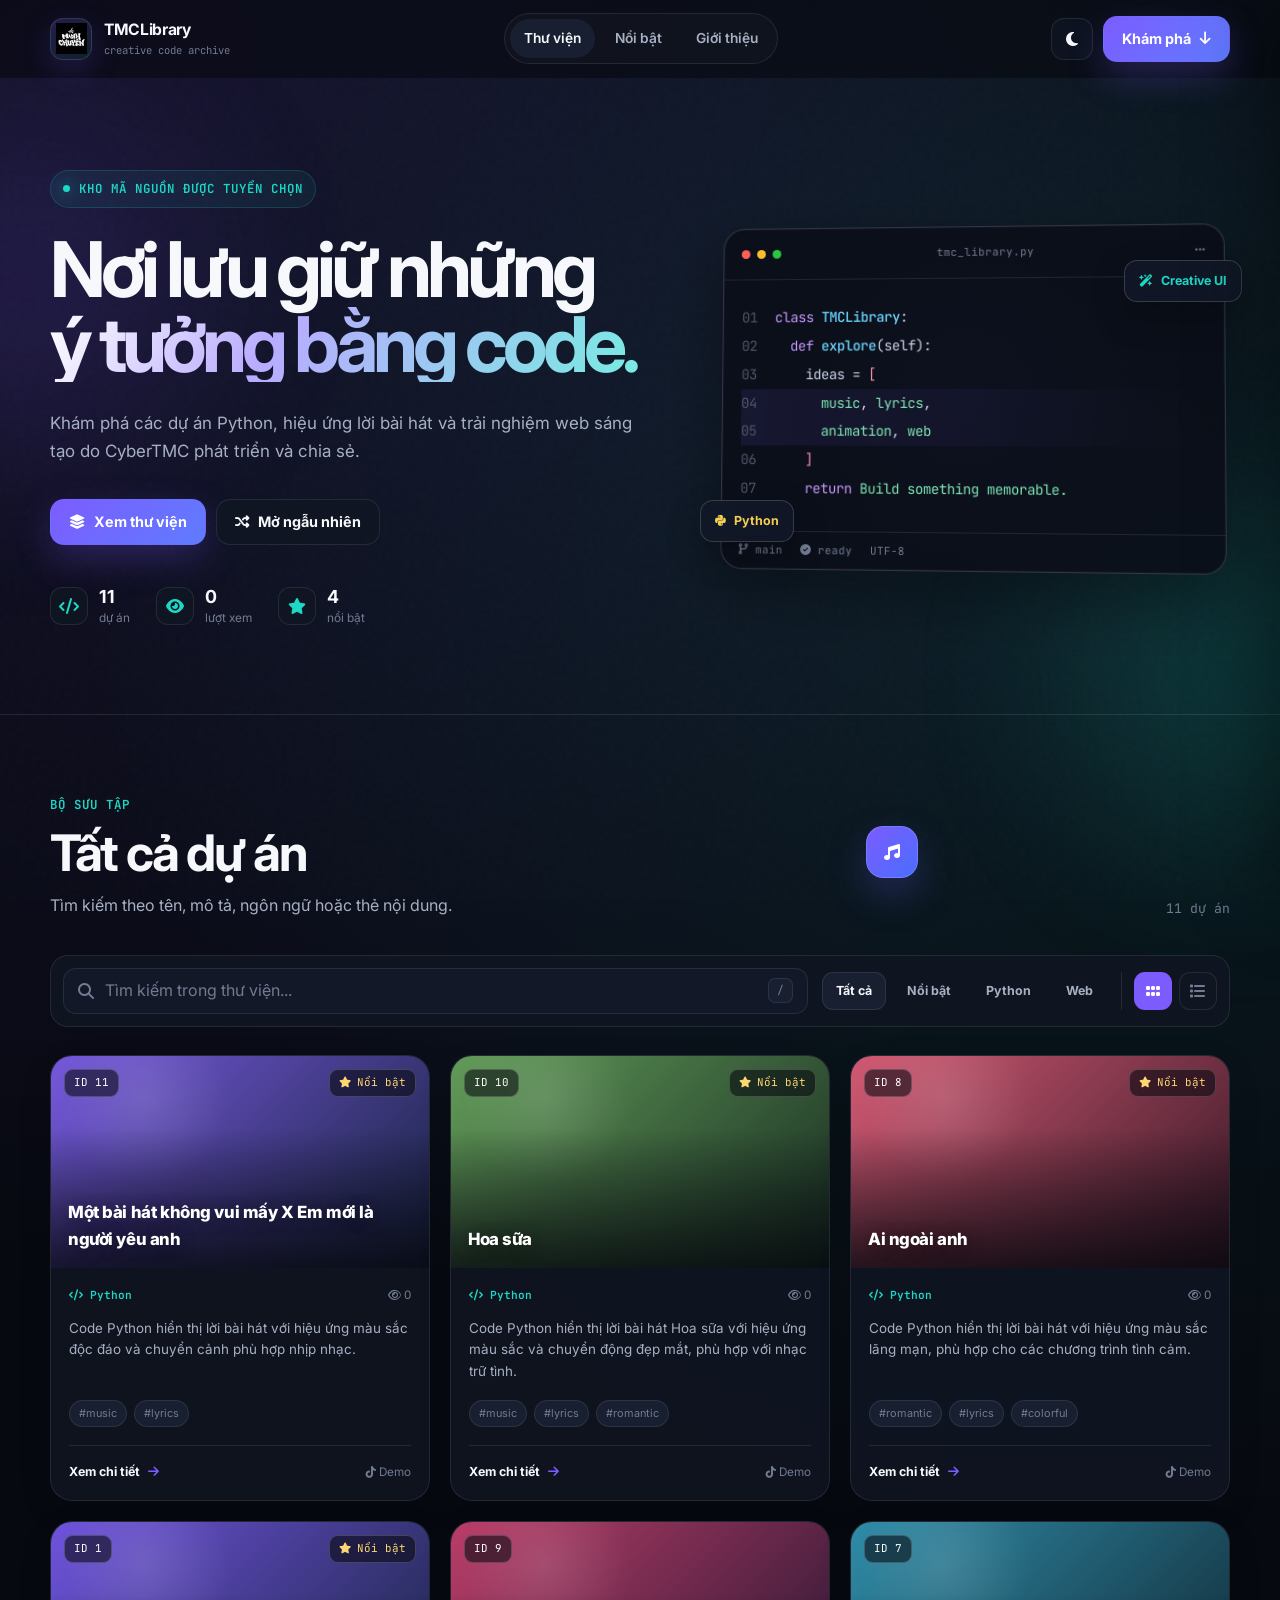
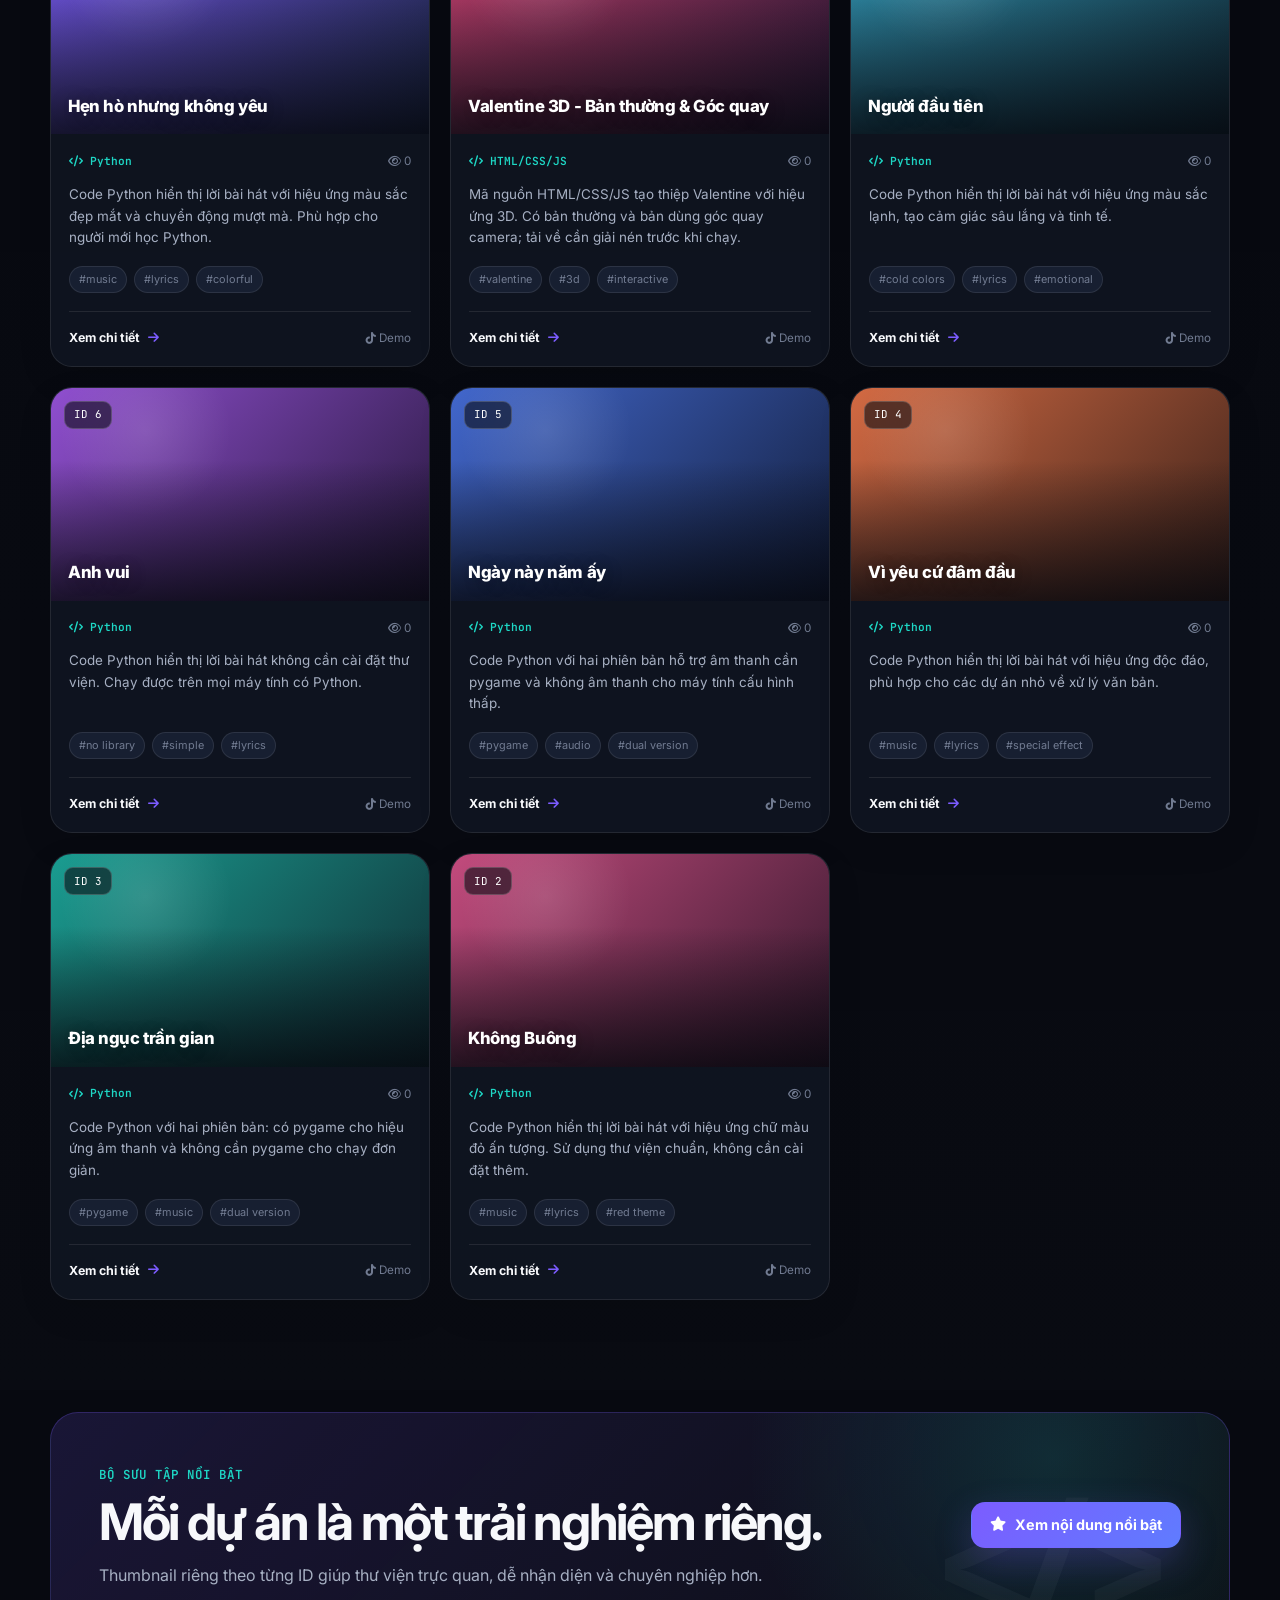
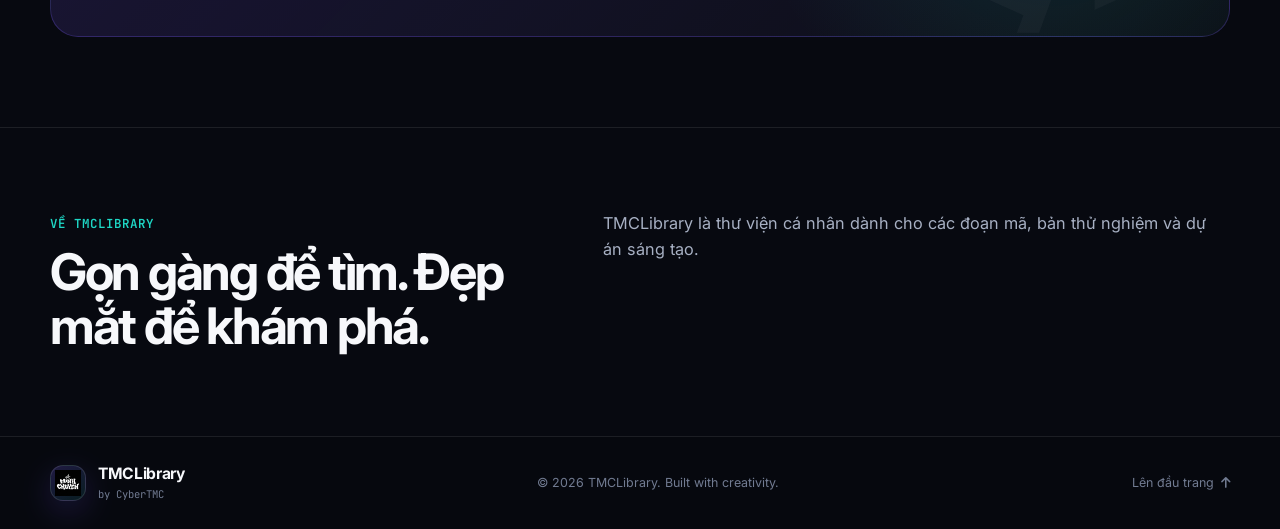
==== commit 7e50f61d: "Update index.html" ====
--- a/index.html
+++ b/index.html
@@ -207,7 +207,7 @@
                     <h2>Gọn gàng để tìm. Đẹp mắt để khám phá.</h2>
                 </div>
                 <p>
-                    TMCLibrary là thư viện cá nhân dành cho các đoạn mã, bản thử nghiệm và dự án sáng tạo. Giao diện được tối ưu cho cả máy tính lẫn điện thoại, hỗ trợ thumbnail theo ID, tìm kiếm nhanh, lượt xem và liên kết chia sẻ.
+                    TMCLibrary là thư viện cá nhân dành cho các đoạn mã, bản thử nghiệm và dự án sáng tạo.
                 </p>
             </div>
         </section>
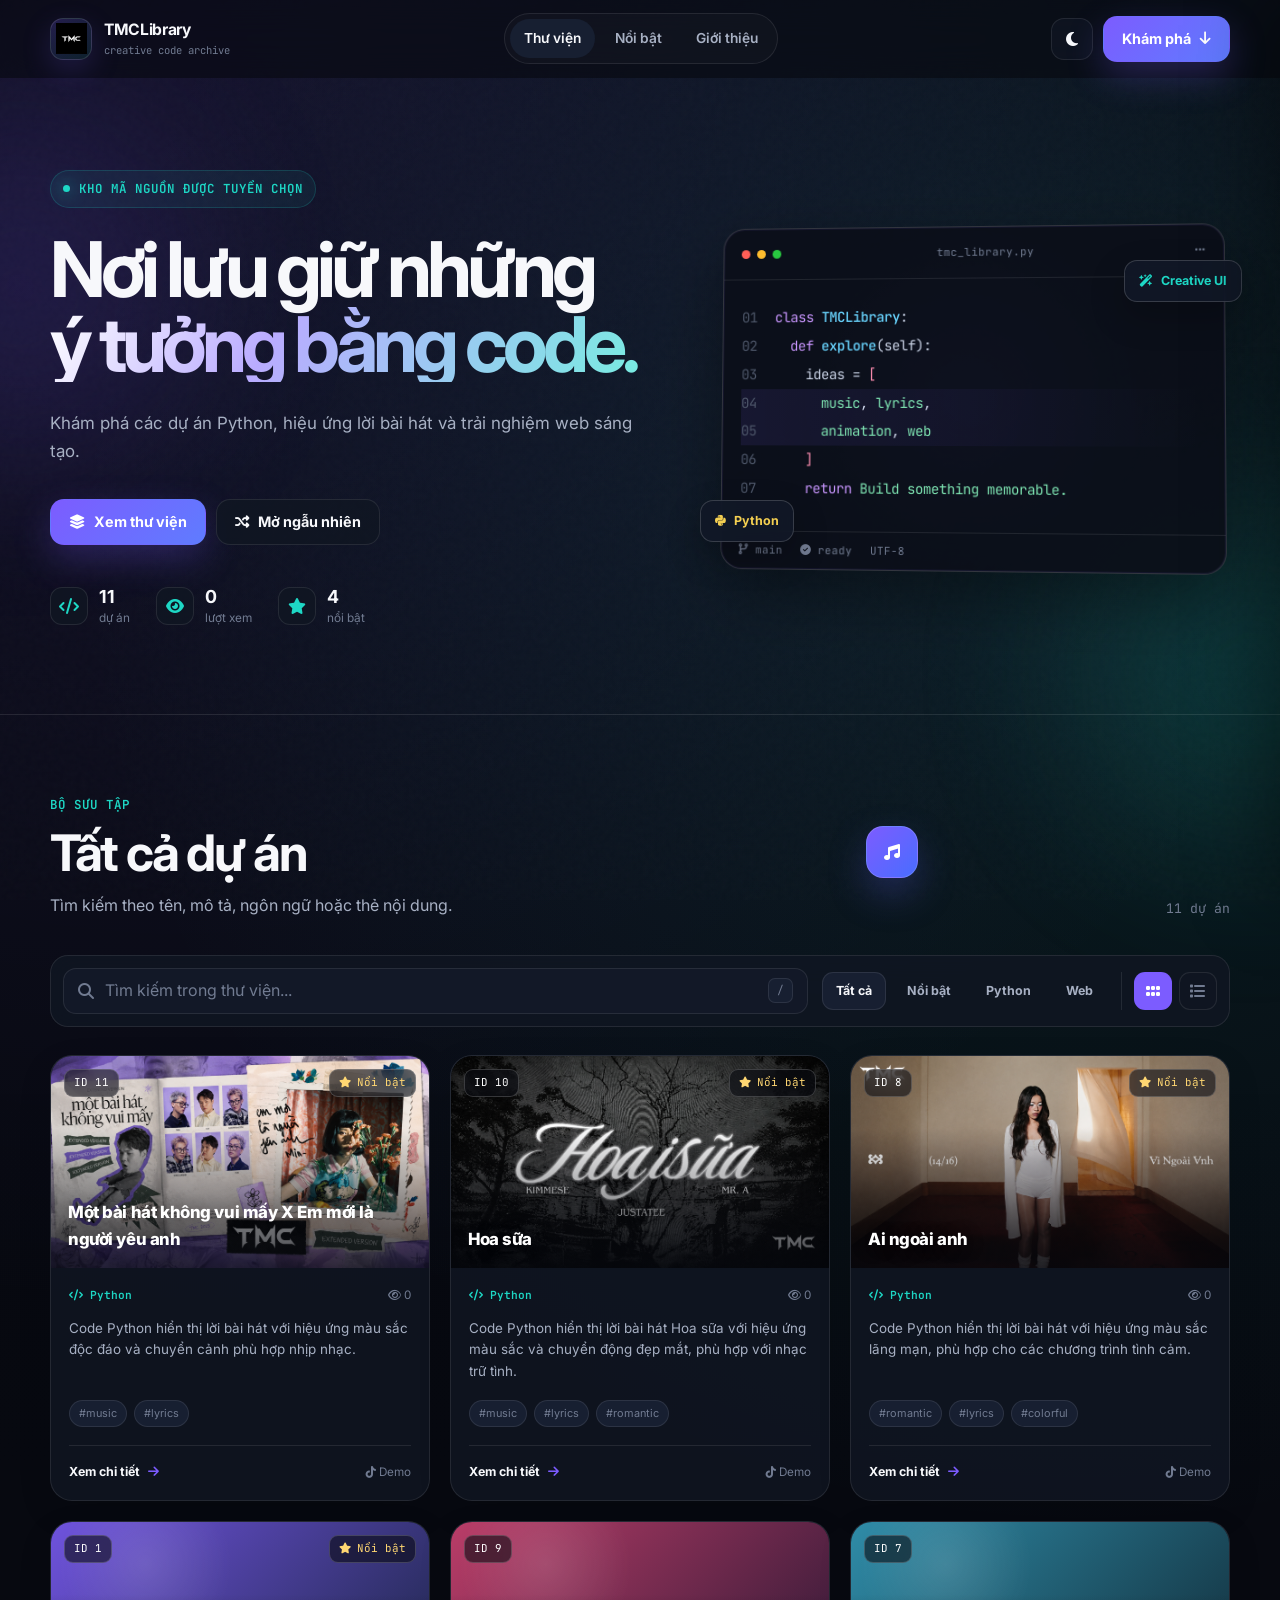
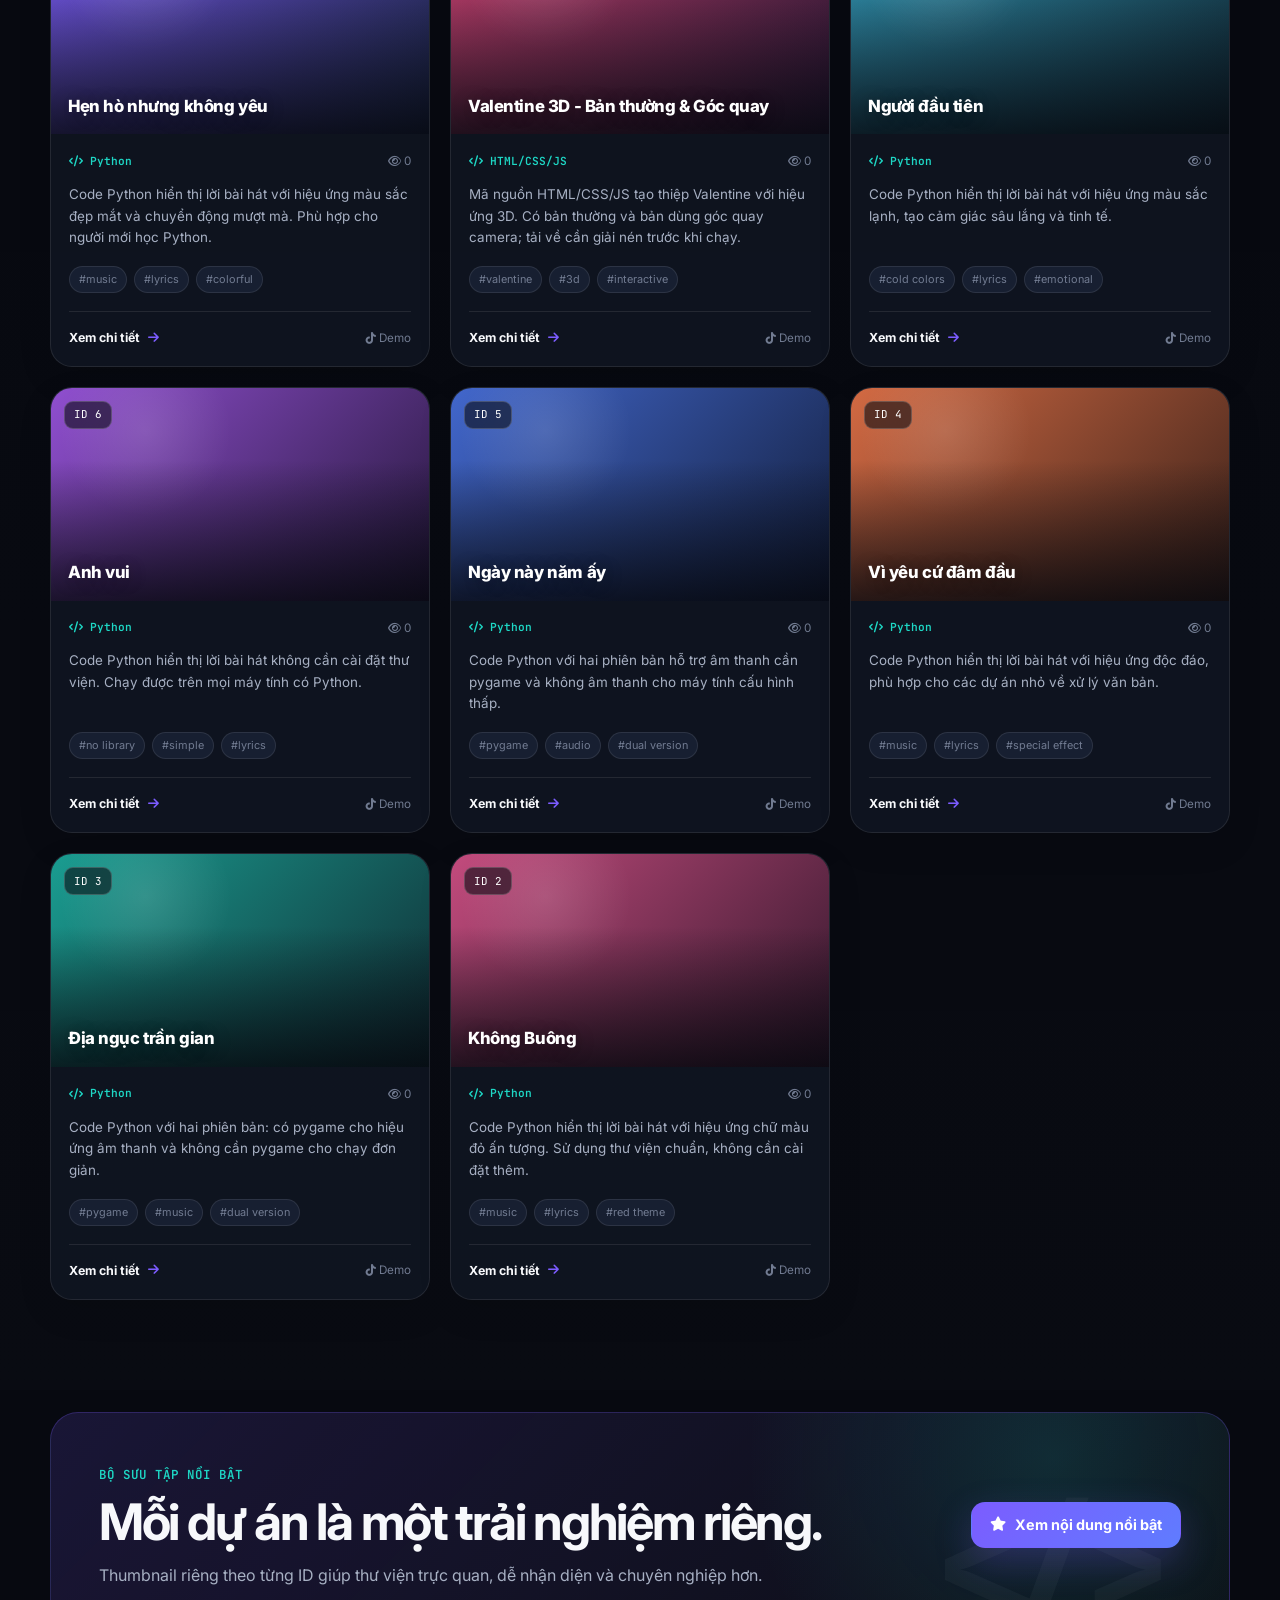
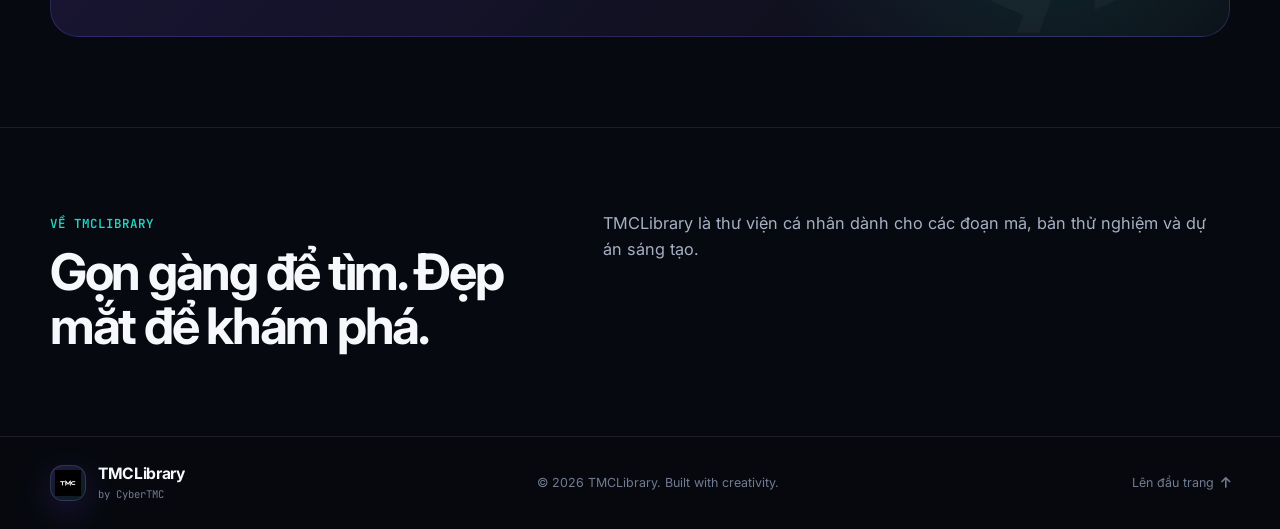
==== commit 3957e6ed: "Update index.html" ====
--- a/index.html
+++ b/index.html
@@ -4,9 +4,9 @@
     <meta charset="UTF-8">
     <meta name="viewport" content="width=device-width, initial-scale=1.0">
     <meta name="theme-color" content="#080b12">
-    <meta name="description" content="TMCLibrary - Thư viện mã nguồn, hiệu ứng và dự án sáng tạo của CyberTMC.">
-
-    <title>TMCLibrary | Creative Code Library</title>
+    <meta name="description" content="TMCLibrary - Thư viện mã nguồn, hiệu ứng và dự án sáng tạo.">
+
+    <title>TMCLibrary | Code Library</title>
 
     <link rel="icon" type="image/x-icon" href="favicon.ico">
     <link rel="icon" type="image/png" sizes="32x32" href="favicon-32x32.png">
@@ -69,7 +69,7 @@
                     </h1>
 
                     <p class="hero-description">
-                        Khám phá các dự án Python, hiệu ứng lời bài hát và trải nghiệm web sáng tạo do CyberTMC phát triển và chia sẻ.
+                        Khám phá các dự án Python, hiệu ứng lời bài hát và trải nghiệm web sáng tạo.
                     </p>
 
                     <div class="hero-actions">
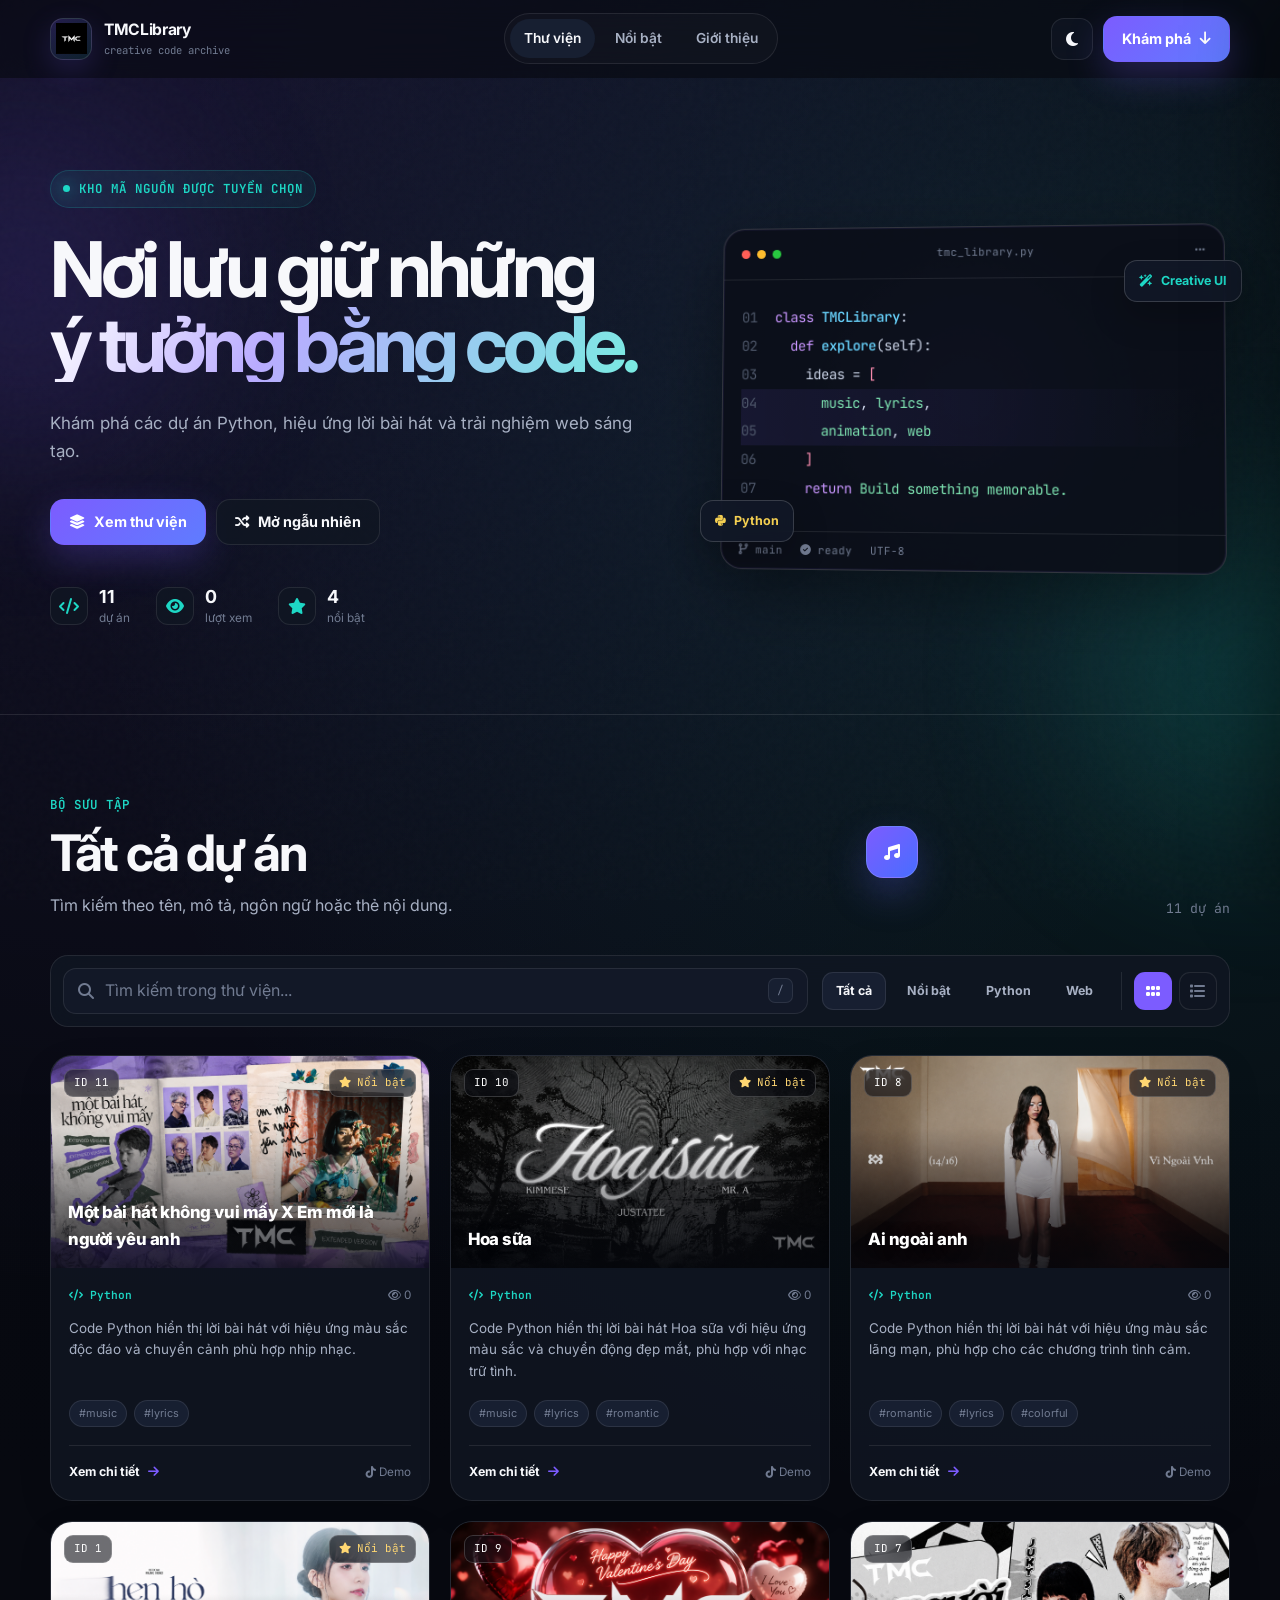
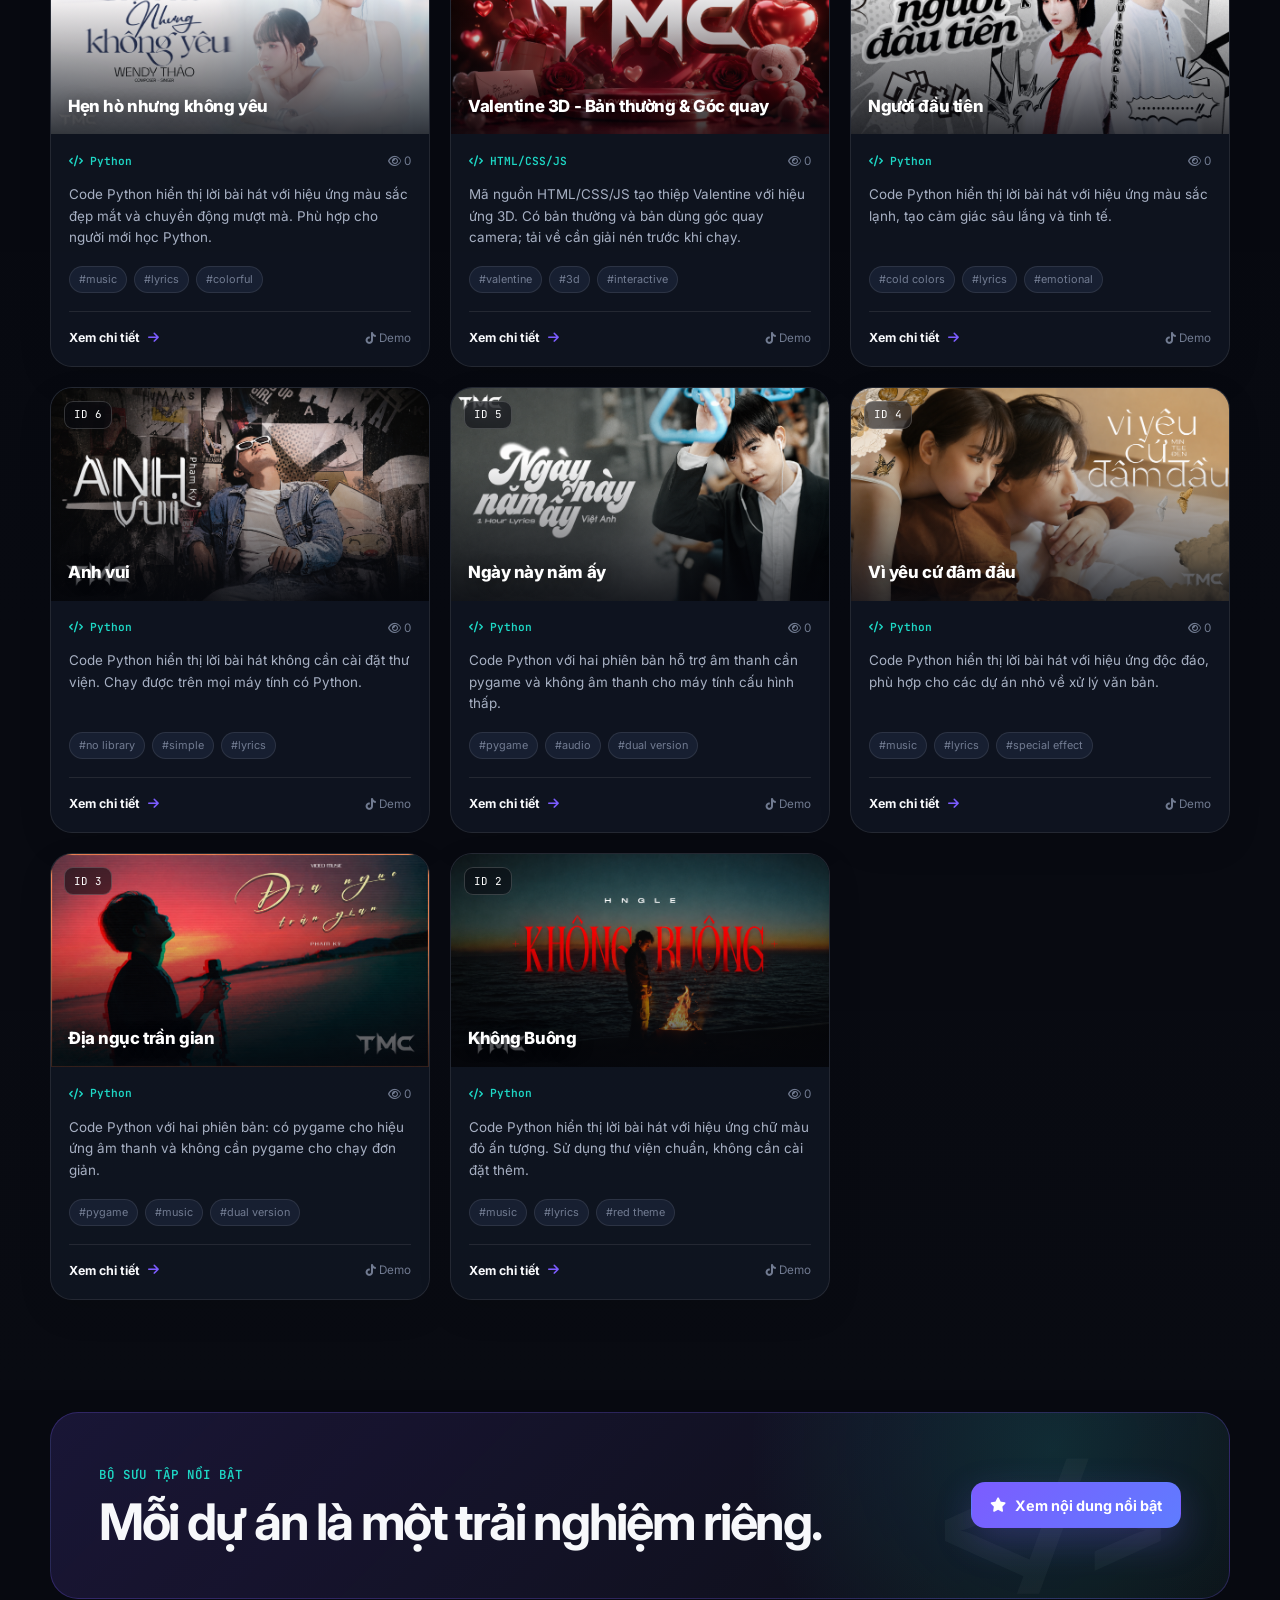
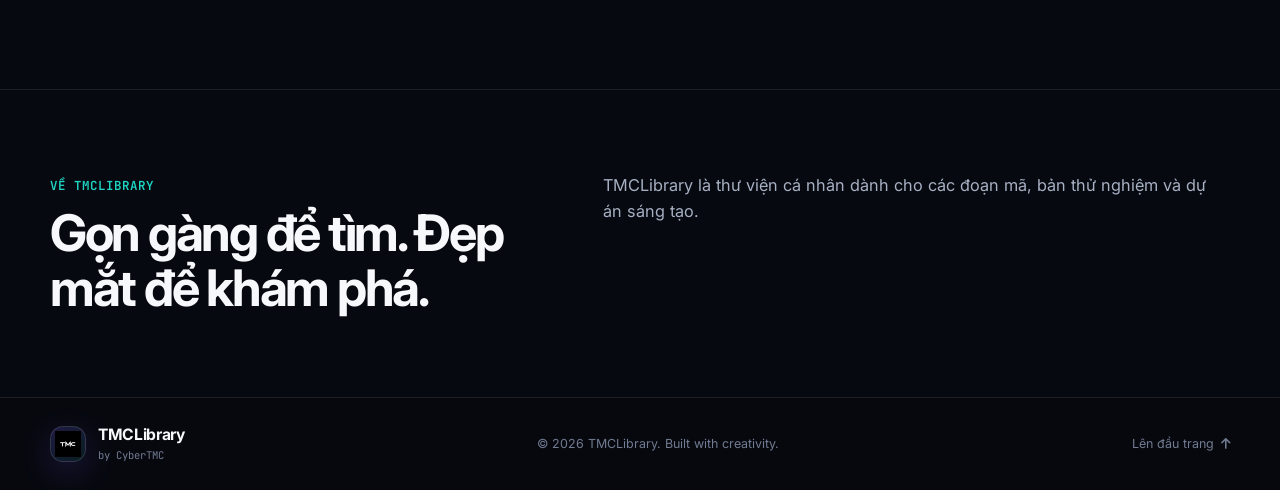
==== commit 1435be6a: "Update index.html" ====
--- a/index.html
+++ b/index.html
@@ -191,7 +191,6 @@
                 <div>
                     <span class="section-kicker">Bộ sưu tập nổi bật</span>
                     <h2>Mỗi dự án là một trải nghiệm riêng.</h2>
-                    <p>Thumbnail riêng theo từng ID giúp thư viện trực quan, dễ nhận diện và chuyên nghiệp hơn.</p>
                 </div>
                 <button class="primary-button" id="featuredButton" type="button">
                     <i class="fa-solid fa-star"></i>
